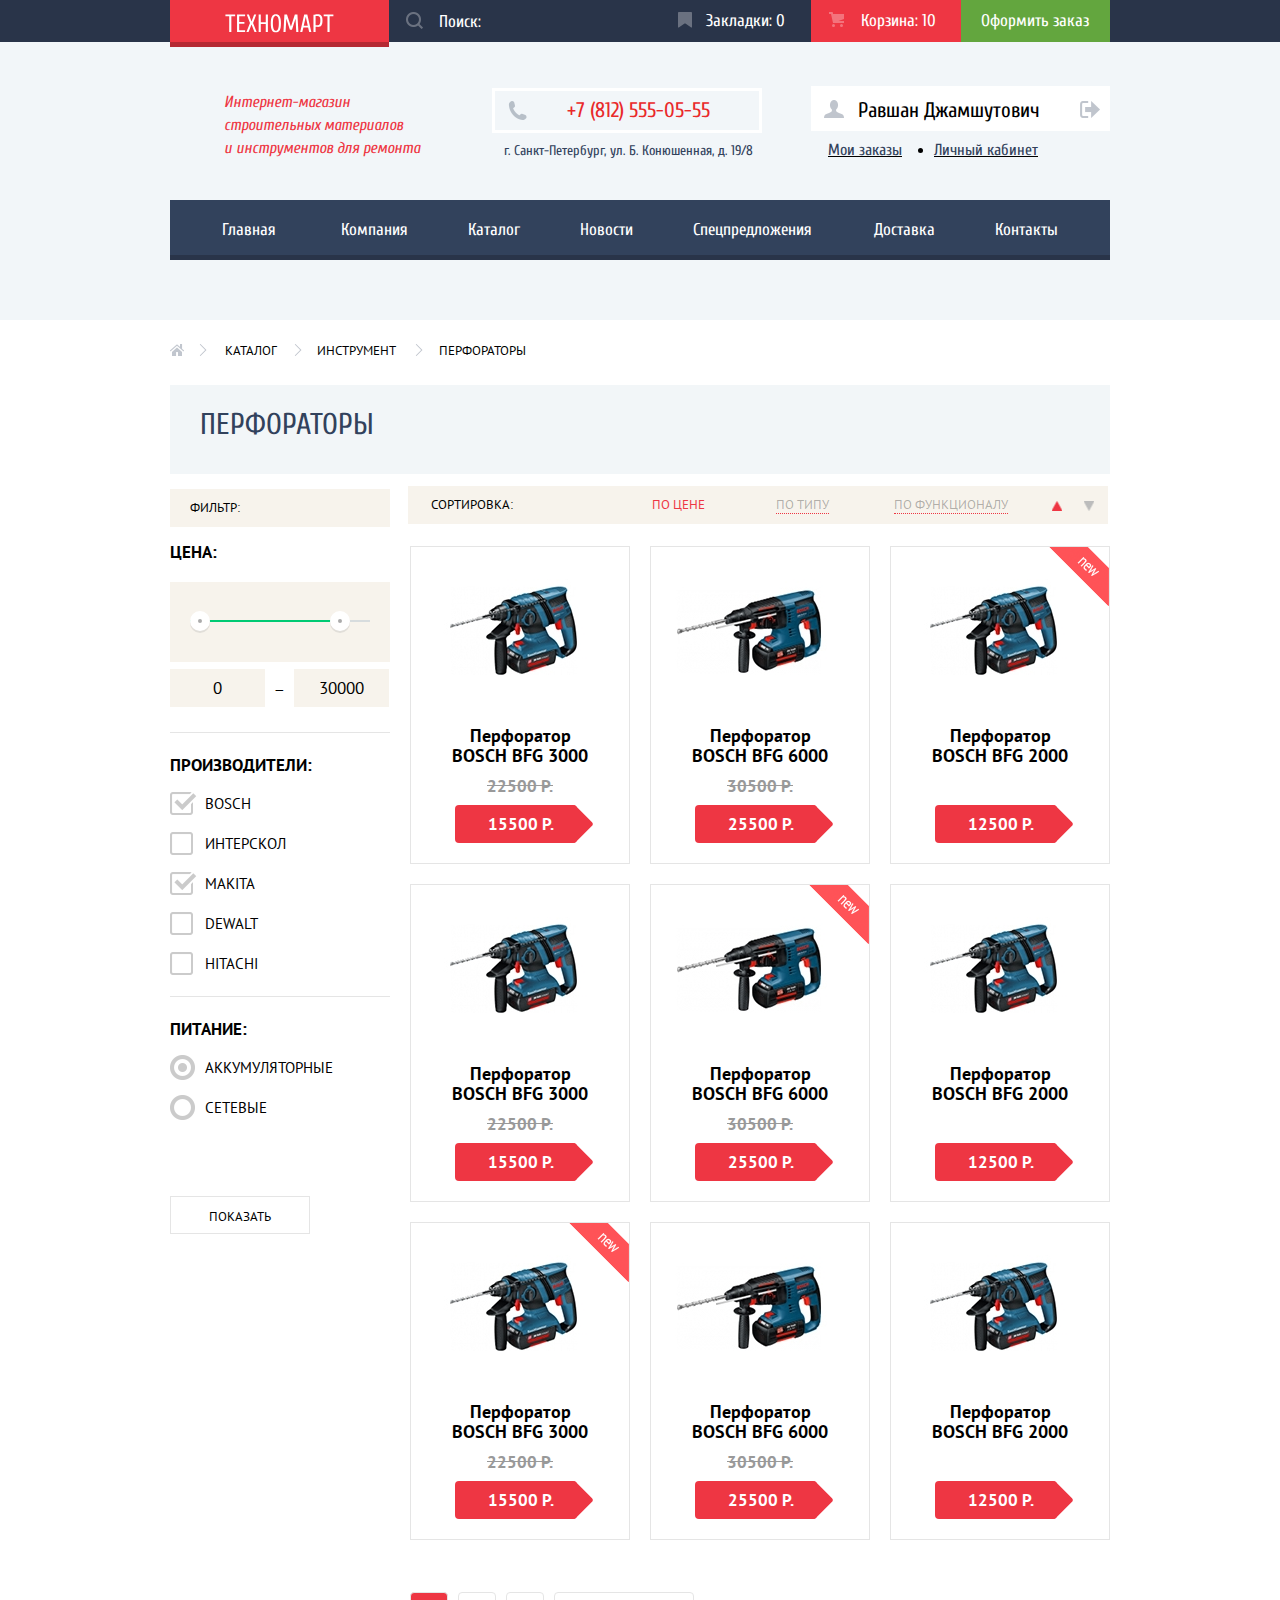
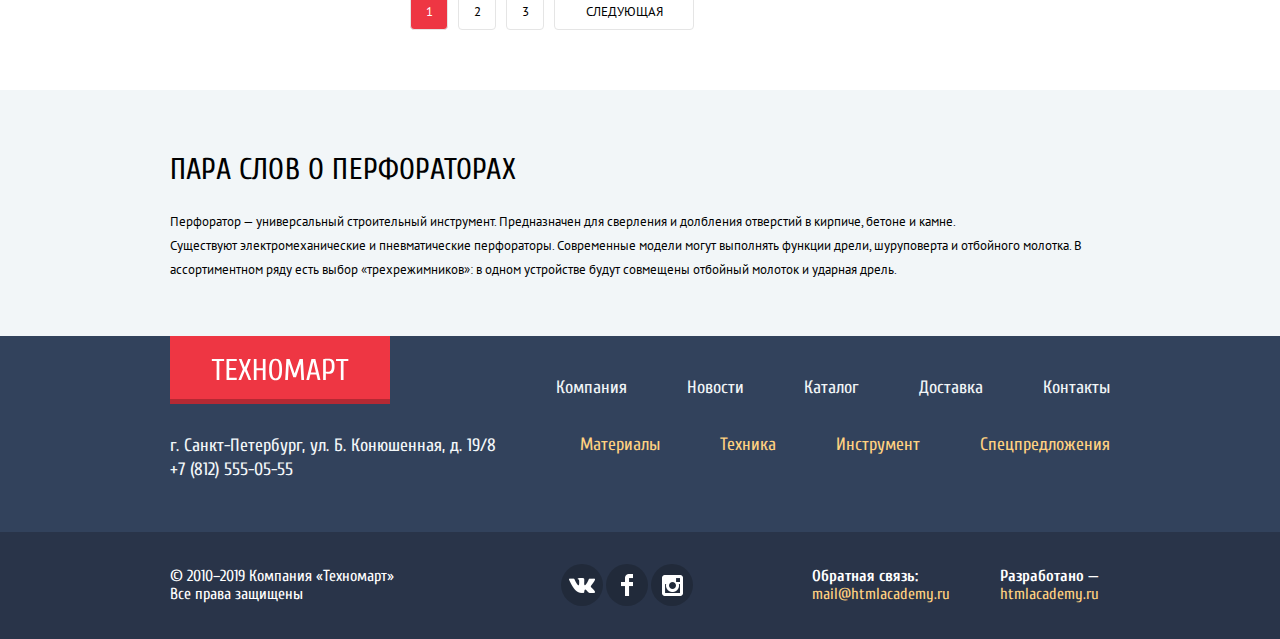
==== catalog.html @ 9fe772c4 "добавлены классы для label для сортировки по цене" ====
<!DOCTYPE html>
<html lang="ru">
    <head>
        <meta charset="utf-8">
        <title>Техномарт: каталог</title>
        <link href="css/normalize.css" rel="stylesheet">
        <link href="css/style.min.css" rel="stylesheet">
        <link href="https://fonts.googleapis.com/css?family=Cuprum:400,400i,700&display=swap&subset=cyrillic" rel="stylesheet">
        <link href="https://fonts.googleapis.com/css?family=PT+Sans:400,700&display=swap&subset=cyrillic" rel="stylesheet">
    </head>
    <body>
        <header class="page-header">
            <div class="page-header-top">
                <div class="header-top-inner">
                    <a class="header-logo" href="index.html">Техномарт</a>
                    <form class="search-form">
                        <input type="search" name="search" class="header-search" placeholder="Поиск:">
                        <button type="submit" class="search-button" name="search-button">Искать</button>
                    </form>
                    <a class="header-bookmarks" href="#">Закладки: <span id="bookmarks">0</span></a>
                    <a class="header-cart not-empty" href="#">Корзина: <span id="cart">10</span></a>
                    <a class="header-order" href="#">Оформить заказ</a>
                </div>
            </div>
            <div class="page-header-info">
                <h1 class="page-header-title">Интернет-магазин
                        строительных материалов<br>
                        и инструментов для ремонта</h1>
                <p class="header-contacts">
                    <span class="phone">+7 (812) 555-05-55</span>
                    <span class="address">г. Санкт-Петербург, ул. Б. Конюшенная, д. 19/8</span>
                </p>
                <section class="header-user">
                    <p class="user-name">
                        <a class="name" href="#">Равшан Джамшутович</a>
                        <a class="user-logaut-link">Выход</a>
                    </p>
                <ul class="user-navigation-login">    
                    <li><a class="user-orders" href="#">Мои заказы</a></li>
                    <li><a class="user-profile" href="#">Личный кабинет</a></li>
                </ul>
                </section>
            </div>
            <nav class="header-navigation">
                <ul class="site-navigation">
                    <li><a href="index.html">Главная</a></li>
                    <li><a href="#">Компания</a></li>
                    <li><a href="#">Каталог</a></li>
                    <li><a href="#">Новости</a></li>
                    <li><a href="#">Спецпредложения</a></li>
                    <li><a href="#">Доставка</a></li>
                    <li><a href="#">Контакты</a></li>
                </ul>
            </nav>
        </header>
        <main>
            <div class="container">
            <ul class="breadcrumbs">
                <li><a class="index-link" href="index.html">Главная</a></li>
                <li><a href="#">Каталог</a></li>
                <li><a href="#">Инструмент</a></li>
                <li class="breadcrumbs-current">Перфораторы</li>
            </ul>
            </div>
            <div class="catalog-inner container">
                <h2>Перфораторы</h2>
                <div class="catalog-columns">
                    <section class="filters">
                        <h3 class="filter-name">Фильтр:</h3>
                        <form class="filter-form">
                            <fieldset class="price-filter">
                                <legend>Цена:</legend>
                                <div class="range">
                                    <div class="progress-bar">
                                        <div class="progress"></div>
                                    </div>
                                    <div class="price-from"></div>
                                    <div class="price-to"></div>
                                </div>
                                <p class="min-max-price">
                                    <input class="input-range-number" type="text" name="min-price" value="0">
                                    <span>—</span>
                                    <input class="input-range-number" type="text" name="max-price" value="30000">
                                </p>
                            </fieldset>
                            <fieldset class="producers-filter">
                                <legend>Производители:</legend>
                                <ul>
                                    <li class="filter-option">
                                        <input class="filter-input filter-input-checkbox visually-hidden" type="checkbox" 
                                        name="bosh" id="bosh" checked>
                                        <label for="bosh">Bosch</label>
                                    </li>
                                    <li class="filter-option">
                                        <input class="filter-input filter-input-checkbox visually-hidden" type="checkbox" 
                                        name="interskol" id="interskol">
                                        <label for="interskol">Интерскол</label>
                                    </li>
                                    <li class="filter-option">
                                        <input class="filter-input filter-input-checkbox visually-hidden" type="checkbox" 
                                        name="makita" id="makita" checked>
                                        <label for="makita">Makita</label>
                                    </li>
                                    <li class="filter-option">
                                        <input class="filter-input filter-input-checkbox visually-hidden" type="checkbox" 
                                        name="dewalt" id="dewalt">
                                        <label for="dewalt">Dewalt</label>
                                    </li>
                                    <li class="filter-option">
                                        <input class="filter-input filter-input-checkbox visually-hidden" type="checkbox" 
                                        name="hitachi" id="hitachi">
                                       <label for="hitachi">Hitachi</label>
                                    </li>
                                </ul>
                            </fieldset>
                            <fieldset class="supply-filter">
                                <legend>Питание:</legend>
                                <ul>
                                    <li class="filter-option">
                                        <input class="filter-input filter-input-radio visually-hidden" type="radio" 
                                        name="supply" id="battery" checked>
                                        <label for="battery">Аккумуляторные</label>
                                    </li>
                                    <li class="filter-option">
                                        <input class="filter-input filter-input-radio visually-hidden" type="radio" 
                                        name="supply" id="mains">
                                        <label for="mains">Сетевые</label>
                                    </li>
                                </ul>
                            </fieldset>
                            <fieldset class="sort-filter">
                                <div class="sort-filter-inner">
                                <legend>Сортировка:</legend>
                                <ul class="sort-type">
                                    <li class="sort-option">
                                        <input class="sort-input sort-input-radio visually-hidden" type="radio"
                                        name="sort-type" id="price" checked>
                                        <label for="price">По цене</label>
                                    </li>
                                    <li class="sort-option">
                                        <input class="sort-input sort-input-radio visually-hidden" type="radio"
                                        name="sort-type" id="type">
                                        <label for="type">По типу</label>
                                    </li>
                                    <li class="sort-option">
                                        <input class="sort-input sort-input-radio visually-hidden" type="radio"
                                        name="sort-type" id="functions">
                                        <label for="functions">По функционалу</label>
                                    </li>
                                </ul>
                                <ul class="order">
                                    <li class="order-option">
                                        <input class="asc-or-desc order-radio order-radio-asc visually-hidden" type="radio"
                                        name="order-type" id="asc" checked>
                                        <label for="asc" class="label-asc">По возрастанию</label>
                                    </li>
                                    <li class="order-option">
                                        <input class="asc-or-desc order-radio order-radio-desc visually-hidden" type="radio"
                                        name="order-type" id="desc">
                                        <label for="desc" class="label-desc">По убыванию</label>
                                    </li>
                                </ul>
                                </div>
                            </fieldset>
                            <button type="submit" class="button form-button-submit">Показать</button>
                        </form>
                    </section>
                    <section class="catalog">
                        <ul class="catalog-list catalog-items">
                            <li class="catalog-item">
                                <h3>
                                    <a class="item-name" href="#">
                                        Перфоратор BOSCH
                                        BFG 3000
                                    </a>
                                </h3>
                                <p class="catalog-item-image">
                                    <a class="item-img-link" href="#">
                                        <img src="img/Perforator_3000.jpg" width="218" height="170" alt="Перфоратор BOSCH
                                        BFG 3000">
                                    </a>
                                </p>
                                <p class="catalog-item-cart">
                                    <a class="button item-in-cart" href="#">Купить</a>
                                    <button type="button" class="button item-in-bookmarks">В закладки</button>
                                </p>
                                <p class="catalog-item-price">
                                    <span class="price-old">22500 Р.</span>
                                    <span class="button price-current">15500 Р.</span>
                                </p>
                            </li>
                            <li class="catalog-item">
                                <h3>
                                    <a class="item-name" href="#">
                                        Перфоратор BOSCH
                                        BFG 6000
                                    </a>
                                </h3>
                                <p class="catalog-item-image">
                                    <a class="item-img-link" href="#">
                                        <img src="img/Perforator_6000.jpg" width="218" height="170" alt="Перфоратор BOSCH
                                        BFG 6000">
                                    </a>
                                </p>
                                <p class="catalog-item-cart">
                                    <a class="item-in-cart"  href="#">Купить</a>
                                    <button type="button" class="item-in-bookmarks">В закладки</button>
                                </p>
                                <p class="catalog-item-price">
                                    <span class="price-old">30500 Р.</span>
                                    <span class="button price-current">25500 Р.</span>
                                </p>
                            </li>
                            <li class="catalog-item new">
                                <h3>
                                    <a class="item-name" href="#">
                                        Перфоратор BOSCH
                                        BFG 2000
                                    </a>
                                </h3>
                                <p class="catalog-item-image">
                                    <a class="item-img-link" href="#">
                                        <img src="img/Perforator_2000.jpg" width="218" height="170" alt="Перфоратор BOSCH
                                        BFG 2000">
                                    </a>
                                </p>
                                <p class="catalog-item-cart">
                                    <a class="item-in-cart"  href="#">Купить</a>
                                    <button type="button" class="item-in-bookmarks">В закладки</button>
                                </p>
                                <p class="catalog-item-price no-old-price">
                                    <span class="button price-current">12500 Р.</span>
                                </p>
                            </li>
                            <li class="catalog-item">
                                <h3>
                                    <a class="item-name" href="#">
                                        Перфоратор BOSCH
                                        BFG 3000
                                    </a>
                                </h3>
                                <p class="catalog-item-image">
                                    <a class="item-img-link" href="#">
                                        <img src="img/Perforator_3000.jpg" width="218" height="170" alt="Перфоратор BOSCH
                                        BFG 3000">
                                    </a>
                                </p>
                                <p class="catalog-item-cart">
                                    <a class="item-in-cart" href="#">Купить</a>
                                    <button type="button" class="item-in-bookmarks">В закладки</button>
                                </p>
                                <p class="catalog-item-price">
                                    <span class="price-old">22500 Р.</span>
                                    <span class="button price-current">15500 Р.</span>
                                </p>
                            </li>
                            <li class="catalog-item new">
                                <h3>
                                    <a class="item-name" href="#">
                                        Перфоратор BOSCH
                                        BFG 6000
                                    </a>
                                </h3>
                                <p class="catalog-item-image">
                                    <a class="item-img-link" href="#">
                                        <img src="img/Perforator_6000.jpg" width="218" height="170" alt="Перфоратор BOSCH
                                        BFG 6000">
                                    </a>
                                </p>
                                <p class="catalog-item-cart">
                                    <a class="item-in-cart"  href="#">Купить</a>
                                    <button type="button" class="item-in-bookmarks">В закладки</button>
                                </p>
                                <p class="catalog-item-price">
                                    <span class="price-old">30500 Р.</span>
                                    <span class="button price-current">25500 Р.</span>
                                </p>
                            </li>
                            <li class="catalog-item">
                                <h3>
                                    <a class="item-name" href="#">
                                        Перфоратор BOSCH
                                        BFG 2000
                                    </a>
                                </h3>
                                <p class="catalog-item-image">
                                    <a class="item-img-link" href="#">
                                        <img src="img/Perforator_2000.jpg" width="218" height="170" alt="Перфоратор BOSCH
                                        BFG 2000">
                                    </a>
                                </p>
                                <p class="catalog-item-cart">
                                    <a class="item-in-cart"  href="#">Купить</a>
                                    <button type="button" class="item-in-bookmarks">В закладки</button>
                                </p>
                                <p class="catalog-item-price no-old-price">
                                    <span class="button price-current">12500 Р.</span>
                                </p>
                            </li>
                            <li class="catalog-item new">
                                <h3>
                                    <a class="item-name" href="#">
                                        Перфоратор BOSCH
                                        BFG 3000
                                    </a>
                                </h3>
                                <p class="catalog-item-image">
                                    <a class="item-img-link" href="#">
                                        <img src="img/Perforator_3000.jpg" width="218" height="170" alt="Перфоратор BOSCH
                                        BFG 3000">
                                    </a>
                                </p>
                                <p class="catalog-item-cart">
                                    <a class="item-in-cart" href="#">Купить</a>
                                    <button type="button" class="item-in-bookmarks">В закладки</button>
                                </p>
                                <p class="catalog-item-price">
                                    <span class="price-old">22500 Р.</span>
                                    <span class="button price-current">15500 Р.</span>
                                </p>
                            </li>
                            <li class="catalog-item">
                                <h3>
                                    <a class="item-name" href="#">
                                        Перфоратор BOSCH
                                        BFG 6000
                                    </a>
                                </h3>
                                <p class="catalog-item-image">
                                    <a class="item-img-link" href="#">
                                        <img src="img/Perforator_6000.jpg" width="218" height="170" alt="Перфоратор BOSCH
                                        BFG 6000">
                                    </a>
                                </p>
                                <p class="catalog-item-cart">
                                    <a class="item-in-cart"  href="#">Купить</a>
                                    <button type="button" class="item-in-bookmarks">В закладки</button>
                                </p>
                                <p class="catalog-item-price">
                                    <span class="price-old">30500 Р.</span>
                                    <span class="button price-current">25500 Р.</span>
                                </p>
                            </li>
                            <li class="catalog-item">
                                <h3>
                                    <a class="item-name" href="#">
                                        Перфоратор BOSCH
                                        BFG 2000
                                    </a>
                                </h3>
                                <p class="catalog-item-image">
                                    <a class="item-img-link" href="#">
                                        <img src="img/Perforator_2000.jpg" width="218" height="170" alt="Перфоратор BOSCH
                                        BFG 2000">
                                    </a>
                                </p>
                                <p class="catalog-item-cart">
                                    <a class="item-in-cart"  href="#">Купить</a>
                                    <button type="button" class="item-in-bookmarks">В закладки</button>
                                </p>
                                <p class="catalog-item-price no-old-price">
                                    <span class="button price-current">12500 Р.</span>
                                </p>
                            </li>
                        </ul>
                        <ul class="pagination">
                            <li class="pagination-item pagination-item-current">1</li>
                            <li class="pagination-item"><a href="#">2</a></li>
                            <li class="pagination-item"><a href="#">3</a></li>
                            <li class="pagination-item"><a href="#">Следующая</a></li>
                        </ul>
                    </section> 
                </div>
            </div>           
            <section class="about-category">
                <div class="about-category-inner container">
                    <h2>Пара слов о перфораторах</h2>
                    <p>
                        Перфоратор — универсальный строительный инструмент. Предназначен для сверления и долбления отверстий в кирпиче, бетоне и камне.<br>
                       Существуют электромеханические и пневматические перфораторы. Современные модели могут выполнять функции дрели, шуруповерта и отбойного молотка. В 
                        ассортиментном ряду есть выбор «трехрежимников»: в одном устройстве будут совмещены отбойный молоток и ударная дрель.
                    </p>
                </div>
            </section>
        </main>
        <footer class="page-footer">
            <div class="page-footer-top">
                <div class="logo-and-contacts">
                    <a class="footer-logo no-underline" href="index.html">Техномарт</a>
                    <p class="footer-contacts">
                        г. Санкт-Петербург, ул. Б. Конюшенная, д. 19/8<br>
                        +7 (812) 555-05-55
                    </p>
                </div>
                <div class="footer-navigation-lists">
                    <ul class="footer-site-navigation">
                        <li><a href="#">Компания</a></li>
                        <li><a href="#">Новости</a></li>
                        <li><a href="#">Каталог</a></li>
                        <li><a href="#">Доставка</a></li>
                        <li><a href="#">Контакты</a></li>
                    </ul>
                    <ul class="footer-categories-navigation">
                        <li><a href="#">Материалы</a></li>
                        <li><a href="#">Техника</a></li>
                        <li><a href="#">Инструмент</a></li>
                        <li><a href="#">Спецпредложения</a></li>
                    </ul>
                </div>
            </div>
            <div class="page-footer-bottom">
                <div class="footer-bottom-inner">
                    <p class="company-rights">
                        © 2010–2019 Компания «Техномарт»
                        Все права защищены
                    </p>
                    <ul class="footer-social">
                        <li><a class="social-button no-underline" href="#">Вконтакте</a></li>
                        <li><a class="social-button no-underline" href="#">Фейсбук</a></li>
                        <li><a class="social-button no-underline" href="#">Инстаграм</a></li>
                    </ul>
                    <p class="footer-feedback">
                        <b>Обратная связь:</b>
                        <a class="feedback-email">mail@htmlacademy.ru</a>
                    </p>
                    <p class="footer-copyright">
                        <b>Разработано —</b>
                        <a class="button" href="https://htmlacademy.ru/intensive/htmlcss">htmlacademy.ru</a>
                    </p>
                </div>
            </div>
        </footer>
        <section class="modal modal-item-in-cart">
            <div class="modal-in-cart-container">
                <h3>Товар добавлен в корзину!</h3>
                <p>
                    <a class="button-red order-button" href="#">Оформить заказ</a>
                    <button class="button return-to-catalog" type="button">Продолжить покупки</button>
                </p>
                <button type="button" class="modal-close modal-close-cart">Закрыть</button>
            </div>
        </section>
        <script src="js/check-array-from.min.js"></script>
        <script src="js/catalog-script.min.js"></script>
    </body>
</html>
---- css/style.min.css ----
@-webkit-keyframes bounce{0%{-webkit-transform:translateY(-2000px);transform:translateY(-2000px)}70%{-webkit-transform:translateY(30px);transform:translateY(30px)}90%{-webkit-transform:translateY(-10px);transform:translateY(-10px)}to{-webkit-transform:translateY(0);transform:translateY(0)}}@keyframes bounce{0%{-webkit-transform:translateY(-2000px);transform:translateY(-2000px)}70%{-webkit-transform:translateY(30px);transform:translateY(30px)}90%{-webkit-transform:translateY(-10px);transform:translateY(-10px)}to{-webkit-transform:translateY(0);transform:translateY(0)}}@-webkit-keyframes shake{0%,to{-webkit-transform:translateX(0);transform:translateX(0)}10%,30%,50%,70%,90%{-webkit-transform:translateX(-10px);transform:translateX(-10px)}20%,40%,60%,80%{-webkit-transform:translateX(10px);transform:translateX(10px)}}@keyframes shake{0%,to{-webkit-transform:translateX(0);transform:translateX(0)}10%,30%,50%,70%,90%{-webkit-transform:translateX(-10px);transform:translateX(-10px)}20%,40%,60%,80%{-webkit-transform:translateX(10px);transform:translateX(10px)}}html{-webkit-box-sizing:border-box;box-sizing:border-box}*,::after,::before{-webkit-box-sizing:inherit;box-sizing:inherit}body{min-width:960px;padding:0;margin:0;font-family:"PT Sans",Arial,sans-serif;font-size:13px;line-height:18px;font-weight:400;color:#000;background-color:#fff;background-image:url(../img/white-bg.jpg);background-position:top center;background-repeat:no-repeat}.container{width:960px;margin:0 auto;padding:0 10px}a{text-decoration:none}img{max-width:100%;height:auto}.visually-hidden{position:absolute;width:1px;height:1px;margin:-1px;padding:0;border:0;white-space:nowrap;-webkit-clip-path:inset(100%);clip-path:inset(100%);clip:rect(0 0 0 0);overflow:hidden}.new::after,.new:after{content:"";width:60px;height:59px;position:absolute;top:0;right:0;background-image:url(../img/new_flag.png);background-position:50% 50%;background-repeat:no-repeat}.button-red{display:inline-block;height:38px;padding-top:13px;font-family:'Cuprum',Arial,sans-serif;color:#fff;font-size:14px;font-weight:400;line-height:14px;text-align:center;vertical-align:top;text-transform:uppercase;background-color:#ee3643;border-radius:3px}.button-red:visited,.header-top-inner a:visited{color:#fff}.button-red:hover{background-color:#ca2c37}.button-red:active{background-color:#ba2732}.page-header,.page-header-top{padding:0;margin:0;min-width:960px}.page-header{display:-webkit-box;display:-ms-flexbox;display:flex;-webkit-box-orient:vertical;-webkit-box-direction:normal;-ms-flex-direction:column;flex-direction:column;min-height:320px;font-family:'Cuprum',Arial,sans-serif;background-image:url(../img/header-bg.jpg);background-position:top center;background-repeat:no-repeat;background-color:#f2f6f8}.page-header-top{background-color:#293449}.header-top-inner{display:-webkit-box;display:-ms-flexbox;display:flex;width:960px;height:42px;margin:0 auto;padding:0 10px}.header-top-inner a{margin:0;padding:0;width:150px;font-size:17px;line-height:42px;color:#fff}.header-top-inner .header-logo{width:220px;height:47px;font-size:0;cursor:pointer;background-image:url(../img/header-logo.svg);background-position:50% 50%;background-repeat:no-repeat;background-color:#ee3643;-webkit-box-shadow:inset 0 -5px 0 rgba(0,0,0,.24);box-shadow:inset 0 -5px 0 rgba(0,0,0,.24)}.header-top-inner .search-form{margin:0;padding:0;position:relative;border:0}.header-top-inner .header-search{width:270px;height:100%;padding-left:50px;font-family:'Cuprum',Arial,sans-serif;font-size:17px;font-weight:400;line-height:18px;color:#fff;background-color:#293449;border:0}.header-top-inner .header-search::-webkit-input-placeholder{color:#fff}.header-top-inner .header-search:-ms-input-placeholder,.header-top-inner .header-search::-ms-input-placeholder{color:#fff}.header-top-inner .header-search::placeholder{color:#fff}.header-top-inner .header-search:focus::-webkit-input-placeholder{color:#000}.header-top-inner .header-search:focus:-ms-input-placeholder,.header-top-inner .header-search:focus::-ms-input-placeholder{color:#000}.header-top-inner .header-search:focus::placeholder{color:#000}.header-top-inner .search-button{width:0;height:0;margin:0;padding:0;font-size:0;border:0;cursor:pointer}.header-top-inner .search-button::before,.header-top-inner .search-button:before{content:"";width:17px;height:17px;position:absolute;top:12px;left:17px;background-image:url(../img/icon-search-focus.png);background-position:50% 50%;background-repeat:no-repeat;-webkit-filter:brightness(0) invert(1);filter:brightness(0) invert(1);opacity:.3}.header-search:hover~.search-button::before,.header-search:hover~.search-button:before,.search-button:hover::before,.search-button:hover:before{opacity:1}.header-search:focus~.search-button::before,.header-search:focus~.search-button:before{-webkit-filter:brightness(1) invert(0);filter:brightness(1) invert(0);opacity:1}.header-top-inner .header-bookmarks{padding-left:45px;position:relative}.header-top-inner .header-cart{padding-left:50px;position:relative}.header-top-inner .header-bookmarks::before,.header-top-inner .header-bookmarks:before,.header-top-inner .header-cart::before,.header-top-inner .header-cart:before{content:"";width:14px;height:16px;position:absolute;top:12px;left:17px;background-image:url(../img/icon-bookmark.svg);background-position:50% 50%;background-repeat:no-repeat;opacity:.3}.header-top-inner .header-cart::before,.header-top-inner .header-cart:before{width:15px;height:15px;left:18px;background-image:url(../img/icon-cart.svg)}.header-top-inner .header-bookmarks:hover::before,.header-top-inner .header-bookmarks:hover:before,.header-top-inner .header-cart:hover::before,.header-top-inner .header-cart:hover:before{opacity:1}.header-top-inner .header-bookmarks:active::before,.header-top-inner .header-bookmarks:active:before,.header-top-inner .header-cart:active::before,.header-top-inner .header-cart:active:before{opacity:.5}.header-bookmarks:hover,.header-cart:hover,.header-top-inner .header-search:hover{background-color:#212a3a}.header-bookmarks:active,.header-cart:active{opacity:.6;background-color:#161d29}.header-top-inner .header-search:focus{background-color:#fff;color:#000}.not-empty{background-color:#ee3643}.header-logo:hover,.not-empty:hover{background-color:#ca2c37}.header-logo:active,.not-empty:active{background-color:#ba2732}.header-order{text-align:center;background-color:#63a63e}.header-order:hover{background-color:#5fbb2d}.header-order:active{background-color:#518534}.page-header-info{display:-webkit-box;display:-ms-flexbox;display:flex;-webkit-box-align:start;-ms-flex-align:start;align-items:flex-start;width:960px;height:158px;margin:0 auto;padding:38px 10px 0}.page-header-title{width:251px;padding-left:54px;margin-right:71px;color:#ee3643;font-size:16px;font-style:italic;line-height:23px;font-weight:400}.header-contacts{width:270px;margin:8px 0 0;padding:0}.header-contacts .phone{display:inline-block;width:270px;min-height:45px;margin-bottom:6px;padding-left:23px;position:relative;color:#e9292a;font-size:21px;font-weight:400;line-height:39px;text-align:center;vertical-align:top;border:3px solid #fff}.header-contacts .phone::before,.header-contacts .phone:before{content:"";width:19px;height:19px;position:absolute;top:10px;left:13px;background-image:url(../img/icon-phone.svg);background-position:50% 50%;background-repeat:no-repeat}.header-contacts .address{padding-left:12px;color:#32425c;font-size:14px;font-weight:400;line-height:24px;text-align:center}.page-header-info .header-user,.page-header-info .user-navigation{margin-left:auto}.user-name .name,.user-navigation a{color:#000;font-size:21px;font-weight:400;line-height:21px}.user-name .name:visited,.user-navigation a:visited{color:#000}.user-navigation .login,.user-navigation .sing-up{background-color:#fefeff;display:inline-block;height:45px;line-height:45px;vertical-align:top;color:#000}.user-navigation{display:-webkit-box;display:-ms-flexbox;display:flex;-webkit-box-pack:justify;-ms-flex-pack:justify;justify-content:space-between;width:281px;margin:6px 0 0;padding:0;list-style:none}.user-navigation .login{width:121px;padding-left:48px;position:relative}.header-user .name::before,.header-user .name:before,.user-navigation .login::before,.user-navigation .login:before{content:"";width:20px;height:17px;position:absolute;top:14px;left:14px;background-image:url(../img/icon-login.svg);background-position:50% 50%;background-repeat:no-repeat;opacity:.3}.header-user .name:active::before,.header-user .name:active:before,.header-user .name:hover:before,.header-user .user-logaut-link:active::before,.header-user .user-logaut-link:active:before,.header-user .user-logaut-link:hover::before,.header-user .user-logaut-link:hover:before,.user-navigation .login:active::before,.user-navigation .login:active:before,.user-navigation .login:hover::before,.user-navigation .login:hover:before{opacity:1}.user-navigation .sing-up{width:150px;text-align:center}.user-navigation a:hover{color:#ee3643}.header-user{margin-top:6px}.header-user .user-name{display:inline-block;width:299px;height:45px;margin:0 0 10px;padding:14px 0 0 47px;position:relative;vertical-align:top;background-color:#fff}.header-user:active,.user-navigation a:active{opacity:.3;color:#000}.header-user .user-logaut-link{font-size:0}.header-user .name::before,.header-user .name:before{height:18px;left:13px;background-image:url(../img/icon-user.svg)}.header-user .user-logaut-link::before,.header-user .user-logaut-link:before{content:"";width:20px;height:17px;position:absolute;top:15px;right:10px;cursor:pointer;background-image:url(../img/icon-logout.svg);background-position:50% 50%;background-repeat:no-repeat;opacity:.3}.user-navigation-login{display:-webkit-box;display:-ms-flexbox;display:flex;-webkit-box-pack:justify;-ms-flex-pack:justify;justify-content:space-between;width:227px;margin:0;padding:0 0 0 17px;font-size:16px;font-weight:400;line-height:18px;text-decoration:underline}.user-navigation-login li:first-child{list-style:none}.user-navigation-login a,.user-navigation-login a:visited{color:#32425c}.user-navigation-login a:hover{color:#ee3643}.header-navigation{width:960px;min-height:60px;margin:0 auto;padding:0 10px}.site-navigation{display:-webkit-box;display:-ms-flexbox;display:flex;max-width:940px;margin:0;padding:0;list-style:none;-webkit-box-shadow:inset 0 -5px 0 #293449;box-shadow:inset 0 -5px 0 #293449;background-color:#32425c}.site-navigation li{display:inline-block;min-height:60px;padding:0 30px;font-size:17px;font-weight:400;line-height:60px;text-align:center;vertical-align:top}.site-navigation li:first-child{padding-left:52px;padding-right:35px}.site-navigation li:nth-child(5){padding-right:32px}.site-navigation li:last-child{padding-right:55px}.goods-and-offers .button,.goods-and-offers .button:visited,.site-navigation a,.site-navigation a:visited{color:#fff}.site-navigation li:hover{background-color:#293449}.site-navigation li:active{background-color:#1d2739}.goods-and-offers,.goods-categories,.offers{display:-webkit-box;display:-ms-flexbox;display:flex;-webkit-box-pack:justify;-ms-flex-pack:justify;justify-content:space-between}.goods-and-offers{-ms-flex-wrap:wrap;flex-wrap:wrap;font-family:'Cuprum',Arial,sans-serif;font-size:14px;font-weight:400;line-height:18px;text-transform:uppercase}.goods-categories,.offers{padding:0;list-style:none}.offers{margin:0}.goods-categories{width:940px;margin:0 0 20px}.offers{-webkit-box-orient:vertical;-webkit-box-direction:normal;-ms-flex-direction:column;flex-direction:column;min-height:266px}.goods-categories li,.offers li{width:300px;height:123px;position:relative}.categories-materials{background-color:#ffbf47}.categories-materials::before{content:"";width:44px;height:65px;position:absolute;top:31px;right:43px;background-image:url(../img/materials.svg);background-position:50% 50%;background-repeat:no-repeat}.categories-tools{background-color:#3bbce3}.categories-technics::before,.categories-tools::before,.offers-delivery::before,.offers-discount::before{content:"";width:75px;height:61px;position:absolute;top:33px;right:28px;background-image:url(../img/instrument.svg);background-position:50% 50%;background-repeat:no-repeat}.categories-technics{background-color:#dc91d8}.categories-technics::before,.offers-delivery::before,.offers-discount::before{width:78px;height:62px;top:31px;right:31px;background-image:url(../img/technics.svg)}.offers-discount{background-color:#8ed78f}.offers-delivery::before,.offers-discount::before{width:59px;height:72px;top:26px;right:45px;background-image:url(../img/sales.svg)}.offers-delivery{background-color:#ffc047}.offers-delivery::before{width:78px;height:63px;top:32px;right:31px;background-image:url(../img/delivery.svg)}.goods-categories h3,.offers h3{margin:21px 0 0 22px;font-size:24px;font-weight:700;line-height:30px;text-transform:none;color:#fff}.goods-categories-button,.offers-button{display:inline-block;width:135px;height:38px;margin-top:11px;margin-left:24px;line-height:38px;text-align:center;vertical-align:top;background-color:rgba(0,0,0,.1)}.goods-categories-button:hover,.offers-button:hover{background-color:rgba(0,0,0,.2)}.goods-categories-button:active,.offers-button:active{background-color:rgba(0,0,0,.3)}.goods-and-offers{min-height:520px;margin-top:0;margin-bottom:0;padding-top:59px;padding-bottom:53px}.slider{width:620px;height:266px;margin:0;padding:0;position:relative}.slider h3,.slider p{margin:0;padding:0;font-size:36px;font-weight:700;line-height:36px;color:#fff}.slider p{font-size:18px;font-weight:400;line-height:24px;text-transform:none}.slider-controls{width:0;height:0}.slider-controls label{width:0;height:0;font-size:0}.goods-slider-radio~.slider-controls label::before,.goods-slider-radio~.slider-controls label:before{content:"";width:10px;height:10px;position:absolute;bottom:36px;left:295px;cursor:pointer;border:2px solid #fff;border-radius:50%;background-color:#fff;z-index:2}.goods-slider-radio~.slider-controls label[for=slide-2]::before,.goods-slider-radio~.slider-controls label[for=slide-2]:before{left:315px}.slider-btn-1:checked~.slider-controls label[for=slide-1]::before,.slider-btn-1:checked~.slider-controls label[for=slide-1]:before,.slider-btn-2:checked~.slider-controls label[for=slide-2]::before,.slider-btn-2:checked~.slider-controls label[for=slide-2]:before{background-color:#ee3643}.goods-slider-radio~.slider-controls label::after{content:"";width:22px;height:40px;position:absolute;top:114px;left:25px;cursor:pointer;background-image:url(../img/icon-left.svg);background-position:50% 50%;background-repeat:no-repeat;z-index:2}.goods-slider-radio~.slider-controls label[for=slide-2]::after{left:578px;background-image:url(../img/icon-right.svg)}.slider-inner{overflow:hidden}.slider-slides,.slider-slides .slider-slide{width:200%;height:266px;margin:0;padding:0}.slider-slides .slider-slide{float:left;width:620px;position:relative;background-color:#221713;background-position:0 0;background-repeat:no-repeat}.slider-slides .slide-1{background-image:url(../img/slide-2.jpg)}.slider-slides .slide-2{background-image:url(../img/slide-1.jpg)}.slider-slide .slide-description{padding-top:25px;padding-left:25px;position:absolute;z-index:2}.slider-slide img{position:relative;top:0;left:0}.slider-btn-1:checked~.slider-inner .slider-slides{-webkit-transform:translate(0);-ms-transform:translate(0);transform:translate(0)}.slider-btn-2:checked~.slider-inner .slider-slides{-webkit-transform:translate(-620px);-ms-transform:translate(-620px);transform:translate(-620px)}.slider-button{width:195px;position:absolute;bottom:22px;left:25px}.catalog-popular ul,.popular-producers ul,.section-header{display:-webkit-box;display:-ms-flexbox;display:flex;-webkit-box-pack:justify;-ms-flex-pack:justify;justify-content:space-between}.section-header{-webkit-box-align:center;-ms-flex-align:center;align-items:center;width:940px;height:89px;padding-left:26px;padding-right:25px;font-family:'Cuprum',Arial,sans-serif;color:#fff;font-size:14px;font-weight:400;line-height:18px;text-transform:uppercase;background-color:#f9f5f0}.section-header h2,.servis-container h2{font-size:30px;font-weight:400;line-height:30px}.section-header h2{color:#32425c}.section-header .button-red{width:253px}.catalog-popular ul,.popular-producers ul{-ms-flex-wrap:wrap;flex-wrap:wrap;margin:0;padding:0;list-style:none}.catalog-popular-list .catalog-item{margin-top:20px;margin-bottom:0}.popular-producers{margin-bottom:85px;margin-top:20px}.producers-item{width:220px;height:145px;margin-top:20px;position:relative;text-align:center;border:1px solid #eaeaea}.producers-item:hover{-webkit-box-shadow:0 10px 25px rgba(41,52,73,.5);box-shadow:0 10px 25px rgba(41,52,73,.5)}.producers-item:active{opacity:.3;-webkit-box-shadow:0 4px 10px rgba(41,52,73,.5);box-shadow:0 4px 10px rgba(41,52,73,.5)}.producers-item img{margin:auto;position:absolute;top:0;bottom:0;left:0;right:0}.servis{min-width:960px;min-height:522px;margin-bottom:53px;padding-top:68px;background-color:#f4f8f9}.servis-container{width:960px;margin:0 auto;padding:0 0 0 10px}.servis-container h2{margin-top:0;font-family:'Cuprum',Arial,sans-serif;text-transform:uppercase}.servis-container p{margin:0;font-family:'PT Sans',Arial,sans-serif;font-size:13px;line-height:24px}.servis-container .good-shop{width:410px}.servis-slider{display:-webkit-box;display:-ms-flexbox;display:flex;position:relative}.servis-controls{width:240px;margin-top:68px;margin-right:62px;position:relative}.servis-controls::after,.servis-controls:after{content:"";width:10px;height:279px;position:absolute;top:-50px;left:230px;background-image:url(../img/servis-shadow.png);background-position:50% 50%;background-repeat:no-repeat;z-index:2}.servis-controls label{display:inline-block;width:240px;height:61px;margin-bottom:1px;padding-left:22px;font-family:'Cuprum',Arial,sans-serif;font-size:21px;font-weight:700;line-height:61px;vertical-align:top;color:#fff;cursor:pointer;-webkit-box-shadow:0 1px 0 #293449,inset 0 1px 0 #405069;box-shadow:0 1px 0 #293449,inset 0 1px 0 #405069;background-color:#32425c}.servis-btn-1:checked~.servis-controls label[for=servis-btn-1],.servis-btn-2:checked~.servis-controls label[for=servis-btn-2],.servis-btn-3:checked~.servis-controls label[for=servis-btn-3]{color:#32425c;-webkit-box-shadow:0 1px 0 #fff,inset 0 1px 0 #fff;box-shadow:0 1px 0 #fff,inset 0 1px 0 #fff;background-color:#fff}.servis-inner{width:648px;margin:68px 0 0;padding:0;overflow:hidden}.servis-slides{width:300%;height:285px;margin:0;padding:0}.servis-slides .servis-slide{float:left;width:648px;height:285px;margin:0;padding:0 0 0 20px}.servis-slide h3{margin:7px 0 35px;font-family:'Cuprum',Arial,sans-serif;font-size:36px;font-weight:400;text-transform:uppercase;color:#32425c}.servis-btn-1:checked~.servis-inner .servis-slides{-webkit-transform:translate(0);-ms-transform:translate(0);transform:translate(0)}.servis-btn-2:checked~.servis-inner .servis-slides{-webkit-transform:translate(-648px);-ms-transform:translate(-648px);transform:translate(-648px)}.servis-btn-3:checked~.servis-inner .servis-slides{-webkit-transform:translate(-1296px);-ms-transform:translate(-1296px);transform:translate(-1296px)}.servis-slides .slide-1{background-image:url(../img/servis-delivery.svg);background-position:94.5% 95%;background-repeat:no-repeat}.servis-slides .slide-2,.servis-slides .slide-3{background-image:url(../img/servis-guarantee.svg);background-position:99.2% 0;background-repeat:no-repeat}.servis-slides .slide-3{background-image:url(../img/servis-credit.svg);background-position:100% 0}.credit-button{width:195px;margin-top:25px}.about-us{display:-webkit-box;display:-ms-flexbox;display:flex;-webkit-box-pack:justify;-ms-flex-pack:justify;justify-content:space-between;margin-bottom:85px}.about-delivery,.about-us h2,.about-us p{font-family:'Cuprum',Arial,sans-serif;font-weight:400}.about-us h2{text-transform:uppercase;font-size:30px;line-height:30px}.about-us p{margin:0 0 25px;padding:0;font-family:'PT Sans',Arial,sans-serif;font-size:13px;line-height:24px}.about-company{width:570px}.about-delivery{margin-top:-5px;padding:0 0 0 37px;font-size:18px;line-height:20px;list-style:none}.about-delivery li{margin-bottom:20px;position:relative}.about-delivery li::before,.about-delivery li:before{content:"";width:25px;height:2px;position:absolute;top:50%;left:-36px;background-color:#ee3643}.about-us-more{width:220px;margin-top:17px}.about-contacts{width:300px;margin:0;padding:0}.contacts-map img{margin:5px 0 37px;padding:0}.contacts-write-us{width:300px}.breadcrumbs{display:-webkit-box;display:-ms-flexbox;display:flex;margin:22px 0 0;padding:0;font-size:13px;font-weight:400;line-height:18px;text-transform:uppercase;list-style:none}.breadcrumbs li{margin:0;padding:0;position:relative}.breadcrumbs li:not(:last-child)::after,.breadcrumbs li:not(:last-child):after{content:"";width:8px;height:12px;position:absolute;top:2px;left:29px;background-image:url(../img/icon-right-small.svg);background-position:50% 50%;background-repeat:no-repeat}.breadcrumbs li:first-child{margin-right:55px;font-size:0}.breadcrumbs .index-link::before,.breadcrumbs .index-link:before{content:"";width:14px;height:12px;position:absolute;top:2px;left:0;background-image:url(../img/icon-home.svg);background-position:50% 50%;background-repeat:no-repeat}.breadcrumbs li:nth-child(2){margin-right:40px}.breadcrumbs li:nth-child(2)::after{left:69px}.breadcrumbs li:nth-child(3)::after{left:98px}.breadcrumbs li:nth-child(3){margin-right:43px}.breadcrumbs a,.breadcrumbs a:visited{color:#000}.catalog-inner h2{width:100%;height:89px;margin-bottom:0;padding-left:30px;padding-top:25px;font-family:'Cuprum',Arial,sans-serif;font-size:30px;font-weight:400;line-height:30px;color:#32425c;background-color:#f2f6f8}.catalog-columns{display:-webkit-box;display:-ms-flexbox;display:flex;-webkit-box-pack:justify;-ms-flex-pack:justify;justify-content:space-between;margin:0;padding:0}.filters{width:220px;margin-top:15px}.filter-name{display:inline-block;width:220px;height:38px;margin:0 0 10px;padding-left:20px;font-size:13px;font-weight:400;line-height:38px;vertical-align:top;text-transform:uppercase;background-color:#f7f3ec}.filter-form{position:relative}.filters ul{list-style:none}.catalog-inner h2,.filters li{text-transform:uppercase}.filter-form fieldset{margin:0 0 17px;padding:0;border:0}.filter-form fieldset:first-child,.filter-form fieldset:nth-child(2){border-bottom:1px solid #e5e5e5}.filter-form legend{margin:0;padding:0;font-size:17px;font-weight:700;line-height:30px;text-transform:uppercase}.filters .form-button-submit{width:140px;height:38px;margin-top:39px;line-height:38px;text-align:center;text-transform:uppercase;cursor:pointer;border:1px solid #e5e5e5;background-color:#fff}.range{width:220px;height:80px;margin:15px 0 0;position:relative}.progress-bar .progress,.range .progress-bar{width:180px;height:2px;position:absolute;top:38px;left:20px;background-color:#d7dcde}.progress-bar .progress{width:152px;top:0;left:0;background-color:#00ca74}.range .price-from,.range .price-to{width:20px;height:20px;position:absolute;top:29px;left:20px;cursor:pointer;background-color:#ababab;border:8px solid #fff;border-radius:50%;-webkit-box-shadow:0 2px #e1ded9;box-shadow:0 2px #e1ded9;z-index:2}.range .price-to{left:160px}.min-max-price{margin:7px 0 25px;padding:0}.input-range-number,.range{font-size:17px;font-weight:400;line-height:18px;background-color:#f7f3ec;border:0}.input-range{width:180px;height:80px}.input-range-number{margin:0;padding:0;width:95px;height:38px;text-align:center}.price-filter span{padding:0 6px}.producers-filter ul,.supply-filter ul{margin:4px 0 12px;padding:0}.producers-filter label,.supply-filter label{padding-left:35px;position:relative;font-size:15px;font-weight:400;line-height:40px;cursor:pointer}.filter-input-checkbox~label::before,.filter-input-checkbox~label:before{content:"";width:27px;height:23px;position:absolute;top:-2px;left:-2px;background-image:url(../img/checkbox-off.svg);background-position:50% 50%;background-repeat:no-repeat;opacity:.2}.filter-input-checkbox:checked~label::before,.filter-input-checkbox:checked~label:before{left:0;background-image:url(../img/checkbox-on.svg)}.filter-input-checkbox:hover~label::before,.filter-input-checkbox:hover~label:before{opacity:.3}.filter-input-checkbox:disabled~label,.filter-input-radio:disabled~label{opacity:.4}.supply-filter{border-bottom:none}.filter-input-radio~label::before,.filter-input-radio~label:before{content:"";width:25px;height:25px;position:absolute;top:-3px;left:0;background-image:url(../img/radio-off.svg);background-position:50% 50%;background-repeat:no-repeat;opacity:.2}.filter-input-radio:checked~label::before,.filter-input-radio:checked~label:before{background-image:url(../img/radio-on.svg)}.filter-input-radio:hover~label::before,.filter-input-radio:hover~label:before{opacity:.3}.sort-filter{width:700px;height:38px;margin:0;padding:0;position:absolute;top:-51px;left:238px;background-color:#f7f3ec;border-bottom:none}.sort-filter-inner{display:-webkit-box;display:-ms-flexbox;display:flex;-webkit-box-align:center;-ms-flex-align:center;align-items:center;width:700px;height:38px;padding-left:23px;padding-right:17px;position:relative}.sort-filter legend{margin-right:139px;font-size:13px;font-weight:400;line-height:18px}.footer-navigation-lists ul,.sort-filter ul{display:-webkit-box;display:-ms-flexbox;display:flex;margin:0;padding:0}.sort-filter .sort-type{width:450px;margin-right:46px}.sort-option label{color:rgba(0,0,0,.3);cursor:pointer;border-bottom:1px dotted #ee3643}.sort-option:first-child label{margin-right:71px}.sort-option:nth-child(2) label{margin-right:65px}.sort-option label:hover{color:#000;border-bottom:1px solid #ee3643}.sort-input:active+label,.sort-input:checked+label{border:0;color:#ee3643}.sort-filter .order{width:45px;font-size:0}.order-option label{position:relative;font-size:0}.order-option label::before,.order-option label:before{content:"";width:10px;height:11px;position:absolute;background-position:50% 50%;background-repeat:no-repeat;cursor:pointer;-webkit-filter:grayscale(100%) brightness(2);filter:grayscale(100%) brightness(2)}.order-radio:hover+label::before,.order-radio:hover+label:before{-webkit-filter:brightness(0);filter:brightness(0)}.order-radio:active+label::before,.order-radio:active+label:before,.order-radio:checked+label::before,.order-radio:checked+label:before{-webkit-filter:grayscale(0) brightness(1);filter:grayscale(0) brightness(1)}.order-option label[for=asc]::before,.order-option label[for=asc]:before{top:-4px;left:-3px;background-image:url(../img/icon-up-dir.png)}.order-option label[for=desc]::before,.order-option label[for=desc]:before{top:-4px;left:29px;background-image:url(../img/icon-down-dir.png)}.catalog{width:700px;margin:55px 0 0;padding:0}.catalog-item,.catalog-list{display:-webkit-box;display:-ms-flexbox;display:flex}.catalog-list{-ms-flex-wrap:wrap;flex-wrap:wrap;-webkit-box-pack:justify;-ms-flex-pack:justify;justify-content:space-between;-webkit-box-align:center;-ms-flex-align:center;align-items:center;margin:17px 0 0;padding:0;list-style:none;width:700px}.catalog-item{-webkit-box-orient:vertical;-webkit-box-direction:normal;-ms-flex-direction:column;flex-direction:column;width:220px;height:318px;margin-bottom:20px;position:relative;border:1px solid #e5e5e5}.catalog-item:hover{-webkit-box-shadow:0 10px 25px rgba(41,52,73,.5);box-shadow:0 10px 25px rgba(41,52,73,.5)}.catalog-item h3{margin:4px 0 0;padding:0 30px;font-size:18px;font-weight:700;line-height:20px;text-align:center}.catalog-item .item-name,.catalog-item .item-name:visited,.pagination-item a,.pagination-item a:visited{color:#000}.catalog-item-image{-webkit-box-ordinal-group:0;-ms-flex-order:-1;order:-1;margin:0}.catalog-item-image img{width:218px;height:170px}.catalog-item-image .item-img-link{font-size:0;line-height:0}.catalog-item:hover>.catalog-item-image{display:none}.catalog-item-price{width:141px;margin:11px auto 21px;text-align:center}.catalog-item .price-current,.catalog-item .price-old{font-size:17px;font-weight:700;text-transform:uppercase}.catalog-item .price-old{text-decoration:line-through;color:#999;line-height:18px}.catalog-item .price-current{display:inline-block;width:122px;height:38px;margin-top:8px;margin-right:9px;padding-left:10px;position:relative;color:#fff;line-height:38px;vertical-align:top;background-color:#ee3643;border-radius:4px}.catalog-item .price-current::after,.catalog-item .price-current:after{content:"";width:38px;height:38px;position:absolute;top:0;left:100px;background-color:#ee3643;-webkit-transform:rotate(-45deg) scale(.74);-ms-transform:rotate(-45deg) scale(.74);transform:rotate(-45deg) scale(.74);border-radius:4px}.no-old-price .price-current{margin-top:28px}.catalog-item-cart{display:none;-webkit-box-ordinal-group:0;-ms-flex-order:-1;order:-1;width:218px;height:170px;margin:-3px 0 0;padding:0;font-family:'Cuprum',Arial,sans-serif;font-size:14px;font-weight:400;line-height:18px;text-align:center}.catalog-item:hover>.catalog-item-cart{display:block}.catalog-item-cart .item-in-cart,.item-in-cart:hover{-webkit-box-shadow:inset 0 -3px 0 #367315;box-shadow:inset 0 -3px 0 #367315}.catalog-item-cart .item-in-cart{display:inline-block;width:135px;height:38px;margin:43px 0 0;padding:11px 0 0 5px;position:relative;vertical-align:top;text-transform:uppercase;color:#fff;background-color:#63a63e}.catalog-item-cart .item-in-cart:visited{color:#fff}.item-in-cart:hover{background-color:#5fbb2d}.item-in-cart:active{background-color:#518534}.item-in-cart::before,.item-in-cart:before{content:"";width:15px;height:15px;position:absolute;top:11px;left:14px;background-image:url(../img/icon-cart.svg);background-position:50% 50%;background-repeat:no-repeat;opacity:.3}.item-in-cart:active::before,.item-in-cart:active:before,.item-in-cart:hover::before,.item-in-cart:hover:before{opacity:1}.item-in-bookmarks{display:inline-block;width:135px;height:38px;margin:8px 0 0;padding:0;line-height:38px;text-transform:uppercase;text-align:center;vertical-align:top;color:#32425c;cursor:pointer;border:3px solid #63a63e;background-color:#fff}.item-in-bookmarks:hover{border:3px solid #32425c}.item-in-bookmarks:active{color:#32425c;border:3px solid #32425c;opacity:.3}.pagination{display:-webkit-box;display:-ms-flexbox;display:flex;margin:32px 0 0;padding:0;list-style:none}.pagination-item{display:inline-block;width:38px;height:38px;margin-right:10px;line-height:38px;text-align:center;vertical-align:top;text-transform:uppercase;border:1px solid #e5e5e5;background-color:#fff;border-radius:4px}.pagination-item:last-of-type{width:140px}.pagination-item:hover{border:1px solid #bdc6ca}.pagination-item:active{border:1px solid #ee3643}.pagination-item-current{color:#fff;background-color:#ee3643}.about-category{min-width:960px;background-color:#f2f6f8}.about-category-inner{min-height:261px;margin-top:60px;margin-bottom:-15px;padding-top:40px;font-size:13px;line-height:24px}.about-category h2,.page-footer{font-family:'Cuprum',Arial,sans-serif;font-weight:400}.about-category h2{text-transform:uppercase;letter-spacing:.2px;font-size:30px;line-height:30px}.about-category p{width:960px}.page-footer{min-width:960px;margin:0;padding:0;font-size:18px;line-height:24px;background-color:#32425c}.page-footer-top{display:-webkit-box;display:-ms-flexbox;display:flex;-webkit-box-pack:justify;-ms-flex-pack:justify;justify-content:space-between;width:960px;margin:0 auto;padding:0 10px}.logo-and-contacts{width:350px}.footer-logo{display:inline-block;width:220px;height:68px;margin-bottom:30px;font-size:0;vertical-align:top;cursor:pointer;-webkit-box-shadow:inset 0 -5px 0 rgba(0,0,0,.24);box-shadow:inset 0 -5px 0 rgba(0,0,0,.24);background-image:url(../img/footer-logo.svg);background-position:50% 50%;background-repeat:no-repeat;background-color:#ee3643}.footer-contacts{padding:0;margin:0;color:#f3f7f9}.footer-navigation-lists{display:-webkit-box;display:-ms-flexbox;display:flex;-webkit-box-orient:vertical;-webkit-box-direction:normal;-ms-flex-direction:column;flex-direction:column;-webkit-box-align:end;-ms-flex-align:end;align-items:flex-end;margin-top:40px}.footer-navigation-lists .footer-categories-navigation{margin-top:33px}.footer-navigation-lists li{margin-left:60px}.footer-categories-navigation,.footer-site-navigation,.footer-social{list-style:none}.footer-site-navigation a,.footer-site-navigation a:visited{color:#f1f5f7}.footer-categories-navigation a,.footer-categories-navigation a:visited{color:#ffd180}.page-footer a:not(.no-underline):hover{text-decoration:underline}.footer-categories-navigation a:active,.footer-site-navigation a:active{opacity:.5}.page-footer-bottom{min-width:960px;margin:50px 0 0;padding:0;font-size:16px;font-weight:400;line-height:18px;color:#fff;background-color:#293449}.footer-bottom-inner{display:-webkit-box;display:-ms-flexbox;display:flex;-webkit-box-align:center;-ms-flex-align:center;align-items:center;width:960px;min-height:107px;margin:0 auto;padding:0 10px}.company-rights{width:230px;margin-right:161px}.footer-social{display:-webkit-box;display:-ms-flexbox;display:flex;-webkit-box-pack:justify;-ms-flex-pack:justify;justify-content:space-between;min-width:132px;margin:0 119px 0 0;padding:0}.footer-social li{width:42px;height:42px;font-size:0;cursor:pointer;background-color:#212a3a;border-radius:50%}.footer-social li:first-child{background-image:url(../img/vk-icon.svg);background-position:50% 50%;background-repeat:no-repeat}.footer-social li:nth-child(2),.footer-social li:nth-child(3){background-image:url(../img/fb-icon.svg);background-position:50% 50%;background-repeat:no-repeat}.footer-social li:nth-child(3){background-image:url(../img/insta-icon.svg)}.footer-social a:visited{color:#fff}.footer-social li:active,.footer-social li:hover{background-color:#ee3643}.footer-feedback{width:140px;margin-right:48px}.footer-copyright{width:100px}.feedback-email{cursor:pointer;color:#ffd180}.feedback-email:visited .footer-copyright a:visited,.footer-copyright a{color:#ffd180}.feedback-email:active,.footer-copyright a:active{color:#ee3643}.modal{display:none;position:fixed;top:50%;left:50%;-webkit-transform:translate(-50%,-50%);-ms-transform:translate(-50%,-50%);transform:translate(-50%,-50%);z-index:3}.modal-show{display:block}.modal-close{width:0;height:0;padding:0;margin:0;font-size:0;border:0;cursor:pointer;z-index:10}.modal-close::before,.modal-close:before{content:"";width:21px;height:21px;position:absolute;top:9px;right:9px;background-image:url(../img/close-popup.svg);background-position:50% 50%;background-repeat:no-repeat;z-index:10}.modal-map-container,.modal-write-container{width:940px;height:447px;margin:0;padding:0;position:relative;-webkit-box-shadow:0 0 15px 1px rgba(47,42,43,.5);box-shadow:0 0 15px 1px rgba(47,42,43,.5);background-color:#565656;-webkit-animation:bounce .6s;animation:bounce .6s}.modal-map-container iframe{position:relative;border:0;z-index:4}.modal-map-container p{margin:0;position:absolute;top:0;left:0;z-index:3}.modal-write-container{width:620px;height:430px;border-top:7px solid #ee3643;-webkit-box-shadow:0 20px 40px rgba(0,0,0,.75);box-shadow:0 20px 40px rgba(0,0,0,.75);background-color:#fff}.modal-error{-webkit-animation:shake .6s;animation:shake .6s}.write-us-form{height:100%}.write-us-form-container{display:-webkit-box;display:-ms-flexbox;display:flex;-ms-flex-wrap:wrap;flex-wrap:wrap;-webkit-box-pack:justify;-ms-flex-pack:justify;justify-content:space-between;width:460px;height:311px;margin:0 80px;padding:48px 0 0}.write-us-form p{margin:0;padding:0}.write-us-form p:not(.write-us-message){width:220px}.write-us-form .write-us-message{margin-top:-10px}.write-us-form label{font-family:'Cuprum',Arial,sans-serif;font-size:18px;font-weight:400;line-height:18px}.write-us-form input,.write-us-form textarea{margin-top:8px;font-family:"PT Sans",Arial,sans-serif;font-size:13px;line-height:18px;font-weight:400;color:#a9a9a9;border:2px solid #dee3e4;background-color:#fff;border-radius:2px}.write-us-form input{padding-left:13px;height:38px;width:220px}.write-us-form textarea{width:460px;min-height:114px;padding:8px 14px 8px -150px;text-align:left;resize:none;overflow:auto}.write-us-form input:hover,.write-us-form textarea:hover{border:2px solid #b5b5b5}.write-us-form input:focus,.write-us-form textarea:focus{border:2px solid #ee3643}.write-us-submit{width:620px;height:112px;padding:38px 80px;background-color:#f4f4f4}.write-us-submit .write-us-button{width:460px;padding:1px 0 0;color:#fff;font-family:'Cuprum',Arial,sans-serif;font-size:14px;font-weight:400;line-height:18px;text-transform:uppercase;border:0;background-color:#ee3643}.modal-in-cart-container{width:620px;height:282px;position:relative;font-family:'Cuprum',Arial,sans-serif;text-align:center;border-top:7px solid #ee3643;-webkit-box-shadow:0 20px 40px rgba(41,52,73,.75);box-shadow:0 20px 40px rgba(41,52,73,.75);background-color:#fff;-webkit-animation:bounce .6s;animation:bounce .6s}.modal-in-cart-container h3{margin:64px 0 64px 55px;padding:0 0 6px;position:relative;font-size:30px;font-weight:400;line-height:30px}.modal-in-cart-container h3::before,.modal-in-cart-container h3:before{content:"";width:66px;height:66px;position:absolute;top:-15px;left:25px;background-image:url(../img/in-cart.svg);background-position:50% 50%;background-repeat:no-repeat}.modal-in-cart-container p{height:112px;padding:0;margin:0;font-size:14px;font-weight:400;text-transform:uppercase;background-color:#f1f1f1}.modal-in-cart-container .order-button,.modal-in-cart-container .return-to-catalog{width:220px;margin-top:37px;padding:0}.modal-in-cart-container .order-button{padding-top:13px}.modal-in-cart-container .return-to-catalog{height:38px;margin-left:17px;padding-top:1px;text-transform:uppercase;cursor:pointer;background-color:#fff;border:0}@media all and (-ms-high-contrast:none),(-ms-high-contrast:active){.header-top-inner .search-button::before,.header-top-inner .search-button:before{background-image:url(../img/icon-search-active.png)}.header-search:hover~.search-button::before,.header-search:hover~.search-button:before,.order-radio:hover+label::before,.order-radio:hover+label:before,.search-button:hover::before,.search-button:hover:before{opacity:1}.header-search:focus~.search-button::before,.header-search:focus~.search-button:before{background-image:url(../img/icon-search-focus.png);opacity:1}.order-option label::before,.order-option label:before{content:"";width:10px;height:11px;position:absolute;background-position:50% 50%;background-repeat:no-repeat;cursor:pointer;opacity:.3}.order-option .label-asc::before,.order-option .label-asc:before{top:-4px;left:-3px;background-image:url(../img/icon-up-dir-black.png)}.order-option .label-desc::before,.order-option .label-desc:before{top:-4px;left:29px;background-image:url(../img/icon-down-dir-black.png)}.order-radio-asc:checked~.label-asc::before,.order-radio-asc:checked~.label-asc:before{background-image:url(../img/icon-up-dir.png);opacity:1}.order-radio-desc:checked~.label-desc::before,.order-radio-desc:checked~.label-desc:before{background-image:url(../img/icon-down-dir.png);opacity:1}}
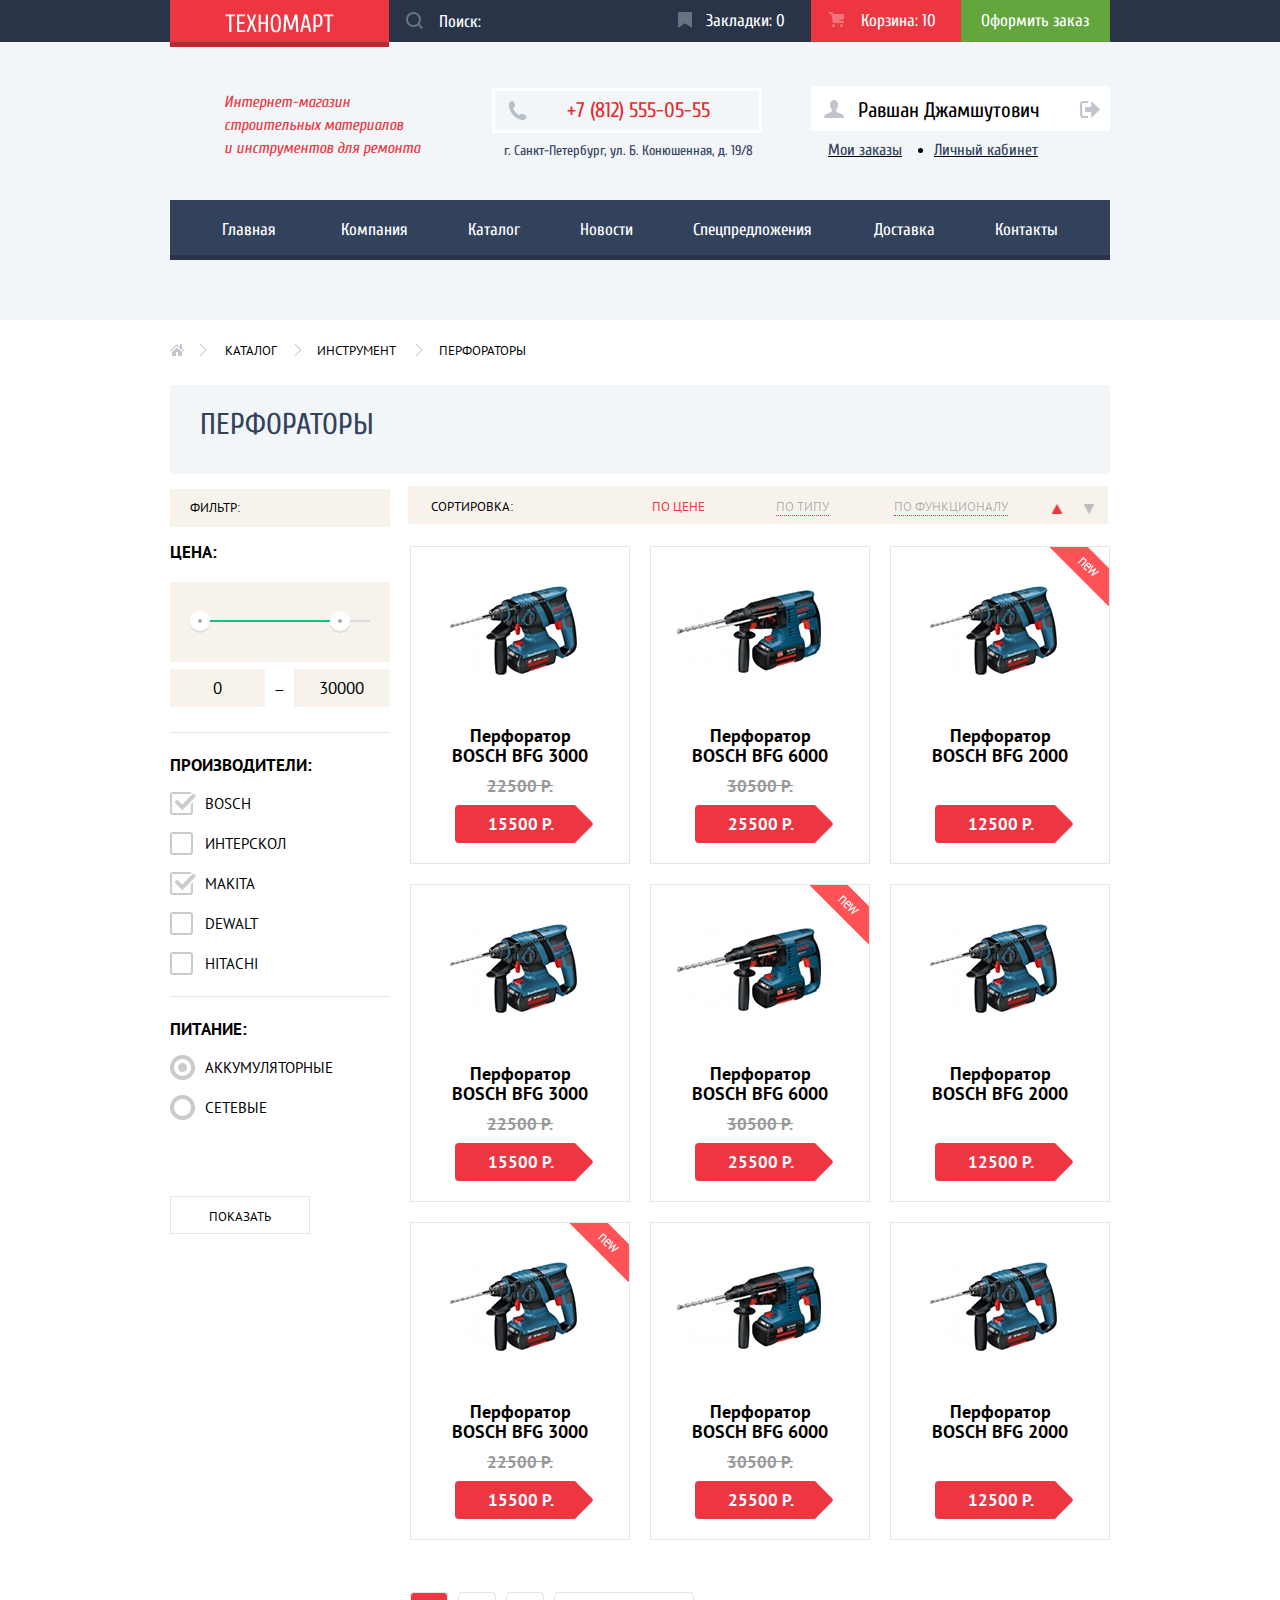
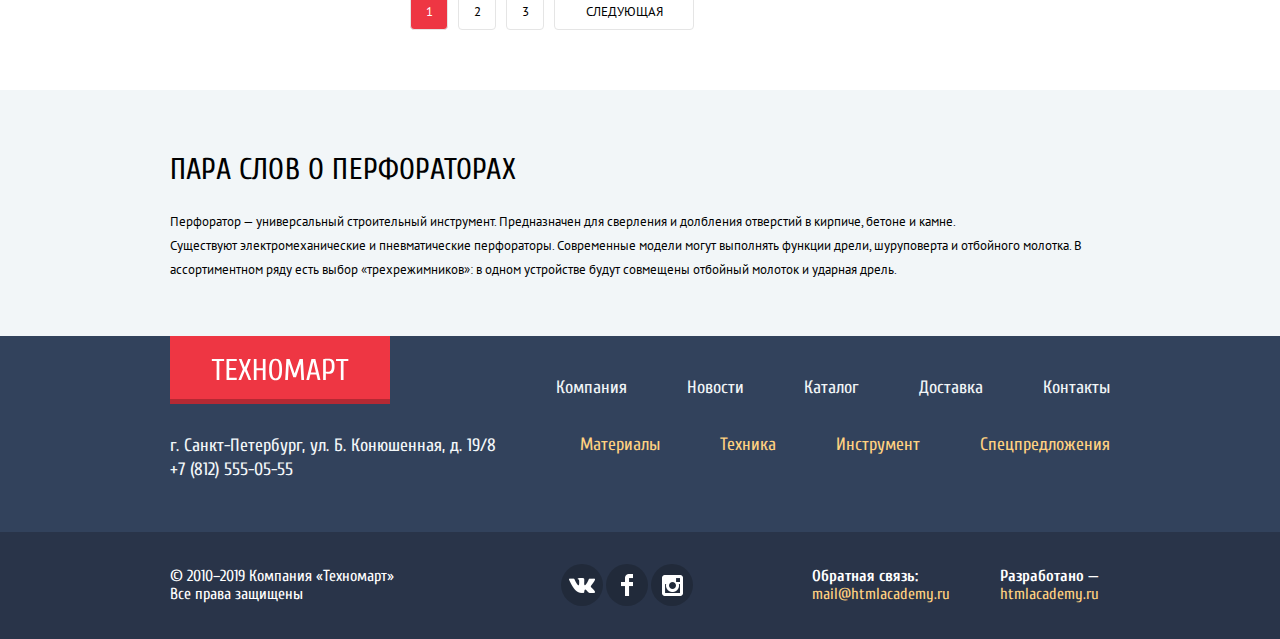
==== commit 1e87869d: "временно подключен не минимизированный стилевой файл к catalog.html" ====
--- a/catalog.html
+++ b/catalog.html
@@ -4,7 +4,7 @@
         <meta charset="utf-8">
         <title>Техномарт: каталог</title>
         <link href="css/normalize.css" rel="stylesheet">
-        <link href="css/style.min.css" rel="stylesheet">
+        <link href="css/style.css" rel="stylesheet">
         <link href="https://fonts.googleapis.com/css?family=Cuprum:400,400i,700&display=swap&subset=cyrillic" rel="stylesheet">
         <link href="https://fonts.googleapis.com/css?family=PT+Sans:400,700&display=swap&subset=cyrillic" rel="stylesheet">
     </head>
@@ -130,7 +130,7 @@
                             </fieldset>
                             <fieldset class="sort-filter">
                                 <div class="sort-filter-inner">
-                                <legend>Сортировка:</legend>
+                                <h3>Сортировка:</h3>
                                 <ul class="sort-type">
                                     <li class="sort-option">
                                         <input class="sort-input sort-input-radio visually-hidden" type="radio"
--- a/css/style.css
+++ b/css/style.css
@@ -0,0 +1,2764 @@
+/* animation for all modals */
+@-webkit-keyframes bounce {
+    0% {
+        -webkit-transform: translateY(-2000px);
+                transform: translateY(-2000px);
+    }
+  
+    70% {
+        -webkit-transform: translateY(30px);
+                transform: translateY(30px);
+    }
+  
+    90% {
+        -webkit-transform: translateY(-10px);
+                transform: translateY(-10px);
+    }
+  
+    100% {
+        -webkit-transform: translateY(0);
+                transform: translateY(0);
+    }
+}
+
+/* animation for write-us modal with error */
+@keyframes bounce {
+    0% {
+        -webkit-transform: translateY(-2000px);
+                transform: translateY(-2000px);
+    }
+  
+    70% {
+        -webkit-transform: translateY(30px);
+                transform: translateY(30px);
+    }
+  
+    90% {
+        -webkit-transform: translateY(-10px);
+                transform: translateY(-10px);
+    }
+  
+    100% {
+        -webkit-transform: translateY(0);
+                transform: translateY(0);
+    }
+}
+
+@-webkit-keyframes shake {
+    0%,
+    100% {
+        -webkit-transform: translateX(0);
+                transform: translateX(0);
+    }
+  
+    10%,
+    30%,
+    50%,
+    70%,
+    90% {
+        -webkit-transform: translateX(-10px);
+                transform: translateX(-10px);
+    }
+  
+    20%,
+    40%,
+    60%,
+    80% {
+        -webkit-transform: translateX(10px);
+                transform: translateX(10px);
+    }
+}
+
+@keyframes shake {
+    0%,
+    100% {
+        -webkit-transform: translateX(0);
+                transform: translateX(0);
+    }
+  
+    10%,
+    30%,
+    50%,
+    70%,
+    90% {
+        -webkit-transform: translateX(-10px);
+                transform: translateX(-10px);
+    }
+  
+    20%,
+    40%,
+    60%,
+    80% {
+        -webkit-transform: translateX(10px);
+                transform: translateX(10px);
+    }
+}
+
+html {
+    -webkit-box-sizing: border-box;
+            box-sizing: border-box;
+}
+
+*, *::before, *::after {
+    -webkit-box-sizing: inherit;
+            box-sizing: inherit;
+}
+
+body {
+    min-width: 960px;
+    padding: 0;
+    margin: 0;
+    font-family:  "PT Sans", Arial, sans-serif;
+    font-size: 13px;
+    line-height: 18px;
+    font-weight: 400;
+    color: #000000;
+    background-color: #ffffff;
+    background-image: url("../img/white-bg.jpg");
+    background-position: top center;
+    background-repeat: no-repeat; 
+}
+
+.container {
+    width: 960px;
+    margin: 0 auto;
+    padding: 0 10px;
+}
+
+a {
+    text-decoration: none;
+}
+
+img {
+    max-width: 100%;
+    height: auto;
+}
+
+.visually-hidden {
+    position: absolute;
+    width: 1px;
+    height: 1px;
+    margin: -1px;
+    padding: 0;
+    border: 0;
+    white-space: nowrap;
+    -webkit-clip-path: inset(100%);
+            clip-path: inset(100%);
+    clip: rect(0 0 0 0);
+    overflow: hidden;
+}
+
+.new::after,
+.new:after {
+    content: "";
+    width: 60px;
+    height: 59px;
+    position: absolute;
+    top: 0;
+    right: 0;
+    background-image: url("../img/new_flag.png");
+    background-position: 50% 50%;
+    background-repeat: no-repeat;
+}
+
+/* styles for red buttons */
+.button-red {
+    display: inline-block;
+    height: 38px;
+    padding-top: 13px;
+    font-family: 'Cuprum', Arial, sans-serif;
+    color: #ffffff;
+    font-size: 14px;
+    font-weight: 400;
+    line-height: 14px;
+    text-align: center;
+    vertical-align: top;
+    text-transform: uppercase;
+    background-color: #ee3643;
+    border-radius: 3px;
+}
+
+.button-red:visited {
+    color: #ffffff;
+}
+
+.button-red:hover {
+    background-color: #ca2c37;
+}
+
+.button-red:active {
+    background-color: #ba2732;
+}
+
+/* styles for header */
+.page-header {
+    display: -webkit-box;
+    display: -ms-flexbox;
+    display: flex;
+    -webkit-box-orient: vertical;
+    -webkit-box-direction: normal;
+        -ms-flex-direction: column;
+            flex-direction: column;
+    min-width: 960px;
+    min-height: 320px;
+    padding: 0;
+    margin: 0;
+    font-family: 'Cuprum', Arial, sans-serif;
+    background-color: #f2f6f8;
+    background-image: url("../img/header-bg.jpg");
+    background-position: top center;
+    background-repeat: no-repeat;
+}
+
+/* header-top */
+.page-header-top {
+    padding: 0;
+    margin: 0;
+    min-width: 960px;
+    background-color: #293449;
+}
+
+.header-top-inner {
+    display: -webkit-box;
+    display: -ms-flexbox;
+    display: flex;
+    width: 960px;
+    height: 42px;
+    margin: 0 auto;
+    padding: 0 10px;
+}
+
+.header-top-inner a {
+    margin: 0;
+    padding: 0;
+    width: 150px;
+    font-size: 17px;
+    line-height: 42px;
+    color: #ffffff; 
+}
+.header-top-inner a:visited {
+    color: #ffffff; 
+}
+
+.header-top-inner .header-logo {
+    width: 220px;
+    height: 47px;
+    font-size: 0;
+    cursor: pointer;
+    background-image: url("../img/header-logo.svg");
+    background-position: 50% 50%;
+    background-repeat: no-repeat;
+    background-color: #ee3643;
+    -webkit-box-shadow: inset 0 -5px 0 rgba(0, 0, 0, 0.24);
+            box-shadow: inset 0 -5px 0 rgba(0, 0, 0, 0.24);
+}
+
+.header-top-inner .search-form {
+    margin: 0;
+    padding: 0;
+    position: relative;
+    border: none;
+}
+
+.header-top-inner .header-search {
+    width: 270px;
+    height: 100%;
+    padding-left: 50px;
+    font-family: 'Cuprum', Arial, sans-serif;
+    font-size: 17px;
+    font-weight: 400;
+    line-height: 18px;
+    color: #ffffff;
+    background-color: #293449;
+    border: none;
+}
+
+.header-top-inner .header-search::-webkit-input-placeholder {
+    color: #ffffff;
+}
+
+.header-top-inner .header-search:-ms-input-placeholder {
+    color: #ffffff;
+}
+
+.header-top-inner .header-search::-ms-input-placeholder {
+    color: #ffffff;
+}
+
+.header-top-inner .header-search::placeholder {
+    color: #ffffff;
+}
+
+.header-top-inner .header-search:focus::-webkit-input-placeholder {
+    color: #000000;
+}
+
+.header-top-inner .header-search:focus:-ms-input-placeholder {
+    color: #000000;
+}
+
+.header-top-inner .header-search:focus::-ms-input-placeholder {
+    color: #000000;
+}
+
+.header-top-inner .header-search:focus::placeholder {
+    color: #000000;
+}
+
+.header-top-inner .search-button {
+    width: 0;
+    height: 0;
+    margin: 0;
+    padding: 0;
+    font-size: 0;
+    border: none;
+    cursor: pointer;
+}
+
+.header-top-inner .search-button::before,
+.header-top-inner .search-button:before {
+    content: "";
+    width: 17px;
+    height: 17px;
+    position: absolute;
+    top: 12px;
+    left: 17px;
+    background-image: url("../img/icon-search-focus.png");
+    background-position: 50% 50%;
+    background-repeat: no-repeat;
+    -webkit-filter: brightness(0) invert(1);
+            filter: brightness(0) invert(1);
+    opacity: 0.3;
+}
+
+.header-search:hover ~ .search-button::before,
+.header-search:hover ~ .search-button:before,
+.search-button:hover::before,
+.search-button:hover:before {
+    opacity: 1;
+}
+
+.header-search:focus ~ .search-button::before,
+.header-search:focus ~ .search-button:before {
+    -webkit-filter: brightness(1) invert(0);
+            filter: brightness(1) invert(0);
+    opacity: 1;
+}
+
+.header-top-inner .header-bookmarks {
+    padding-left: 45px;
+    position: relative;
+}
+
+.header-top-inner .header-cart {
+    padding-left: 50px;
+    position: relative;
+}
+
+.header-top-inner .header-bookmarks::before,
+.header-top-inner .header-bookmarks:before {
+    content: "";
+    width: 14px;
+    height: 16px;
+    position: absolute;
+    top: 12px;
+    left: 17px;
+    background-image: url("../img/icon-bookmark.svg");
+    background-position: 50% 50%;
+    background-repeat: no-repeat;
+    opacity: 0.3;
+}
+
+.header-top-inner .header-cart::before,
+.header-top-inner .header-cart:before {
+    content: "";
+    width: 15px;
+    height: 15px;
+    position: absolute;
+    top: 12px;
+    left: 18px;
+    background-image: url("../img/icon-cart.svg");
+    background-position: 50% 50%;
+    background-repeat: no-repeat;
+    opacity: 0.3;
+}
+
+.header-top-inner .header-bookmarks:hover::before,
+.header-top-inner .header-bookmarks:hover:before,
+.header-top-inner .header-cart:hover::before,
+.header-top-inner .header-cart:hover:before {
+    opacity: 1;
+}
+
+.header-top-inner .header-bookmarks:active::before,
+.header-top-inner .header-bookmarks:active:before,
+.header-top-inner .header-cart:active::before,
+.header-top-inner .header-cart:active:before {
+    opacity: 0.5;
+}
+
+.header-top-inner .header-search:hover,
+.header-bookmarks:hover,
+.header-cart:hover {
+    background-color: #212a3a;
+}
+
+.header-bookmarks:active,
+.header-cart:active {
+    opacity: 0.6;
+    background-color: #161d29;
+}
+
+.header-top-inner .header-search:focus {
+    background-color: #ffffff;
+    color: #000000;
+}
+
+.not-empty {
+    background-color: #ee3643;
+}
+
+.header-logo:hover,
+.not-empty:hover {
+    background-color: #ca2c37;
+}
+
+.header-logo:active,
+.not-empty:active {
+    background-color: #ba2732;
+}
+
+.header-order {
+    text-align: center;
+    background-color: #63a63e;
+}
+
+.header-order:hover {
+    background-color: #5fbb2d;
+}
+
+.header-order:active {
+    background-color: #518534;
+}
+
+/* header-info */
+.page-header-info {
+    display: -webkit-box;
+    display: -ms-flexbox;
+    display: flex;
+    -webkit-box-align: start;
+        -ms-flex-align: start;
+            align-items: flex-start;
+    width: 960px;
+    height: 158px;
+    margin: 0 auto;
+    padding: 0 10px;
+    padding-top: 38px;
+}
+
+.page-header-title {
+    width: 251px;
+    padding-left: 54px;
+    margin-right: 71px;
+    color: #ee3643;
+    font-size: 16px;
+    font-style: italic;
+    line-height: 23px;
+    font-weight: 400;
+}
+
+.header-contacts {
+    width: 270px;
+    margin: 0;
+    margin-top: 8px;
+    padding: 0;
+}
+
+.header-contacts .phone {
+    display: inline-block;
+    width: 270px;
+    min-height: 45px;
+    margin-bottom: 6px;
+    padding-left: 23px;
+    position: relative;
+    color: #e9292a;
+    font-size: 21px;
+    font-weight: 400;
+    line-height: 39px;
+    text-align: center;
+    vertical-align: top;
+    border: 3px solid #ffffff;
+}
+
+.header-contacts .phone::before,
+.header-contacts .phone:before {
+    content: "";
+    width: 19px;
+    height: 19px;
+    position: absolute;
+    top: 10px;
+    left: 13px;
+    background-image: url("../img/icon-phone.svg");
+    background-position: 50% 50%;
+    background-repeat: no-repeat;
+}
+
+.header-contacts .address {
+    padding-left: 12px;
+    color: #32425c;
+    font-size: 14px;
+    font-weight: 400;
+    line-height: 24px;
+    text-align: center;
+}
+
+.page-header-info .user-navigation,
+.page-header-info .header-user {
+    margin-left: auto;
+}
+
+.user-navigation a,
+.user-name .name {
+    color: #000000;
+    font-size: 21px;
+    font-weight: 400;
+    line-height: 21px;
+}
+
+.user-navigation a:visited,
+.user-name .name:visited {
+    color: #000000;
+}
+
+.user-navigation .login,
+.user-navigation .sing-up,
+.header-user .user-name {
+    background-color: #fefeff;
+}
+
+/* unauthorized user */
+.user-navigation {
+    display: -webkit-box;
+    display: -ms-flexbox;
+    display: flex;
+    -webkit-box-pack: justify;
+        -ms-flex-pack: justify;
+            justify-content: space-between;
+    width: 281px;
+    margin: 0;
+    margin-top: 6px;
+    padding: 0;
+    list-style: none;
+}
+
+.user-navigation .login,
+.user-navigation .sing-up {
+    display: inline-block;
+    height: 45px;
+    line-height: 45px;
+    vertical-align: top;
+    color: #000000;
+}
+
+.user-navigation .login {
+    width: 121px;
+    padding-left: 48px;
+    position: relative;
+}
+
+.user-navigation .login::before,
+.user-navigation .login:before {
+    content: "";
+    width: 20px;
+    height: 17px;
+    position: absolute;
+    top: 14px;
+    left: 14px;
+    background-image: url("../img/icon-login.svg");
+    background-position: 50% 50%;
+    background-repeat: no-repeat;
+    opacity: 0.3;
+}
+
+.user-navigation .login:active::before,
+.user-navigation .login:active:before,
+.user-navigation .login:hover::before,
+.user-navigation .login:hover:before{
+    opacity: 1;
+}
+
+.user-navigation .sing-up {
+    width: 150px;
+    text-align: center;
+}
+
+.user-navigation a:hover {
+    color: #ee3643;
+}
+
+.user-navigation a:active {
+    opacity: 0.3;
+    color: #000000
+}
+
+/* authorized user */
+.header-user {
+    margin-top: 6px;
+}
+
+.header-user .user-name {
+    display: inline-block;
+    width: 299px;
+    height: 45px;
+    margin: 0;
+    margin-bottom: 10px;
+    padding: 0;
+    padding-top: 14px;
+    padding-left: 47px;
+    position: relative;
+    vertical-align: top;
+    background-color: #ffffff;
+}
+
+.header-user:active {
+    opacity: 0.3;
+    color: #000000
+}
+
+.header-user .user-logaut-link {
+    font-size: 0;
+}
+
+.header-user .name::before,
+.header-user .name:before {
+    content: "";
+    width: 20px;
+    height: 18px;
+    position: absolute;
+    top: 14px;
+    left: 13px;
+    background-image: url("../img/icon-user.svg");
+    background-position: 50% 50%;
+    background-repeat: no-repeat;
+    opacity: 0.3;
+}
+
+.header-user .user-logaut-link::before,
+.header-user .user-logaut-link:before {
+    content: "";
+    width: 20px;
+    height: 17px;
+    position: absolute;
+    top: 15px;
+    right: 10px;
+    cursor: pointer;
+    background-image: url("../img/icon-logout.svg");
+    background-position: 50% 50%;
+    background-repeat: no-repeat;
+    opacity: 0.3;
+}
+
+.header-user .name:hover:before,
+.header-user .name:hover:before,
+.header-user .name:active::before,
+.header-user .name:active:before,
+.header-user .user-logaut-link:hover::before,
+.header-user .user-logaut-link:hover:before,
+.header-user .user-logaut-link:active::before,
+.header-user .user-logaut-link:active:before {
+    opacity: 1;
+}
+
+.user-navigation-login {
+    display: -webkit-box;
+    display: -ms-flexbox;
+    display: flex;
+    -webkit-box-pack: justify;
+        -ms-flex-pack: justify;
+            justify-content: space-between;
+    width: 227px;
+    margin: 0;
+    padding: 0;
+    padding-left: 17px;
+    font-size: 16px;
+    font-weight: 400;
+    line-height: 18px;
+    text-decoration: underline;
+}
+
+.user-navigation-login li:first-child {
+    list-style: none;
+}
+
+.user-navigation-login a {
+    color: #32425c;
+}
+
+.user-navigation-login a:visited {
+    color: #32425c;
+}
+
+.user-navigation-login a:hover {
+    color: #ee3643;
+}
+
+/* header-navigation */
+.header-navigation {
+    width: 960px;
+    min-height: 60px;
+    margin: 0 auto;
+    padding: 0 10px;
+}
+
+.site-navigation {
+    display: -webkit-box;
+    display: -ms-flexbox;
+    display: flex;
+    max-width: 940px;
+    margin: 0;
+    padding: 0;
+    list-style: none;
+    -webkit-box-shadow: inset 0 -5px 0 #293449;
+            box-shadow: inset 0 -5px 0 #293449;
+    background-color: #32425c;
+}
+
+.site-navigation li {
+    display: inline-block;
+    min-height: 60px;
+    padding: 0 30px;
+    font-size: 17px;
+    font-weight: 400;
+    line-height: 60px;
+    text-align: center;
+    vertical-align: top;
+}
+
+.site-navigation li:first-child {
+    padding-left: 52px;
+    padding-right: 35px;
+}
+
+.site-navigation li:nth-child(5) {
+    padding-right: 32px;
+}
+
+.site-navigation li:last-child {
+    padding-right: 55px;
+}
+
+
+.site-navigation a {
+    color: #ffffff;
+}
+
+.site-navigation a:visited {
+    color: #ffffff;
+}
+
+.site-navigation li:hover {
+    background-color: #293449;
+}
+
+.site-navigation li:active {
+    background-color: #1d2739;
+}
+
+/* styles for goods-and-offers block */
+.goods-and-offers {
+    display: -webkit-box;
+    display: -ms-flexbox;
+    display: flex;
+    -ms-flex-wrap: wrap;
+        flex-wrap: wrap;
+    -webkit-box-pack: justify;
+        -ms-flex-pack: justify;
+            justify-content: space-between;
+    margin-top: 120px;
+    margin-bottom: 52px;
+    font-family: 'Cuprum', Arial, sans-serif;
+    font-size: 14px;
+    font-weight: 400;
+    line-height: 18px;
+    text-transform: uppercase;
+}
+
+.goods-and-offers .button {
+    color: #ffffff;
+}
+
+.goods-and-offers .button:visited {
+    color: #ffffff;
+}
+
+.goods-categories,
+.offers {
+    display: -webkit-box;
+    display: -ms-flexbox;
+    display: flex;
+    -webkit-box-pack: justify;
+        -ms-flex-pack: justify;
+            justify-content: space-between;
+    margin: 0;
+    padding: 0;
+    list-style: none;
+}
+
+.goods-categories {
+    width: 940px;
+    margin-bottom: 20px;
+}
+
+.offers {
+    -webkit-box-orient: vertical;
+    -webkit-box-direction: normal;
+        -ms-flex-direction: column;
+            flex-direction: column;
+    min-height: 266px;
+}
+
+.goods-categories li,
+.offers li {
+    width: 300px;
+    height: 123px;
+    position: relative;
+}
+
+.categories-materials {
+    background-color: #ffbf47;
+}
+
+.categories-materials::before,
+.categories-materials::before {
+    content: "";
+    width: 44px;
+    height: 65px;
+    position: absolute;
+    top: 31px;
+    right: 43px;
+    background-image: url(../img/materials.svg);
+    background-position: 50% 50%;
+    background-repeat: no-repeat;
+}
+
+.categories-tools {
+    background-color: #3bbce3;
+}
+
+.categories-tools::before,
+.categories-tools::before {
+    content: "";
+    width: 75px;
+    height: 61px;
+    position: absolute;
+    top: 33px;
+    right: 28px;
+    background-image: url(../img/instrument.svg);
+    background-position: 50% 50%;
+    background-repeat: no-repeat;
+}
+
+.categories-technics {
+    background-color: #dc91d8;
+}
+
+.categories-technics::before,
+.categories-technics::before {
+    content: "";
+    width: 78px;
+    height: 62px;
+    position: absolute;
+    top: 31px;
+    right: 31px;
+    background-image: url(../img/technics.svg);
+    background-position: 50% 50%;
+    background-repeat: no-repeat;
+}
+
+.offers-discount {
+    background-color: #8ed78f;
+}
+
+.offers-discount::before,
+.offers-discount::before {
+    content: "";
+    width: 59px;
+    height: 72px;
+    position: absolute;
+    top: 26px;
+    right: 45px;
+    background-image: url(../img/sales.svg);
+    background-position: 50% 50%;
+    background-repeat: no-repeat;
+}
+
+.offers-delivery {
+    background-color: #ffc047;
+}
+
+.offers-delivery::before,
+.offers-delivery::before {
+    content: "";
+    width: 78px;
+    height: 63px;
+    position: absolute;
+    top: 32px;
+    right: 31px;
+    background-image: url(../img/delivery.svg);
+    background-position: 50% 50%;
+    background-repeat: no-repeat;
+}
+
+.goods-categories h3,
+.offers h3 {
+    margin: 0;
+    margin-top: 21px;
+    margin-left: 22px;
+    font-size: 24px;
+    font-weight: 700;
+    line-height: 30px;
+    text-transform: none;
+    color: #ffffff;
+}
+
+.goods-categories-button,
+.offers-button {
+    display: inline-block;
+    width: 135px;
+    height: 38px;
+    margin-top: 11px;
+    margin-left: 24px;
+    line-height: 38px;
+    text-align: center;
+    vertical-align: top;
+    background-color: rgba(0%, 0%, 0%, 0.1);
+}
+
+.goods-categories-button:hover,
+.offers-button:hover {
+    background-color: rgba(0%, 0%, 0%, 0.2);
+}
+
+.goods-categories-button:active,
+.offers-button:active {
+    background-color: rgba(0%, 0%, 0%, 0.3);
+}
+
+/* goods-and-offers slider */
+.goods-and-offers {
+    min-height: 520px;
+    margin-top: 0;
+    margin-bottom: 0;
+    padding-top: 59px;
+    padding-bottom: 53px;
+}
+
+.slider {
+    width: 620px;
+    height: 266px;
+    margin: 0;
+    padding: 0;
+    position: relative;
+}
+
+.slider h3 {
+    margin: 0;
+    padding: 0;
+    font-size: 36px;
+    font-weight: 700;
+    line-height: 36px;
+    color: #ffffff;
+}
+
+.slider p {
+    margin: 0;
+    padding: 0;
+    font-size: 18px;
+    font-weight: 400;
+    line-height: 24px;
+    text-transform: none;
+    color: #ffffff;
+}
+
+.slider-controls {
+    width: 0;
+    height: 0;
+}
+
+.slider-controls  label{
+    width: 0;
+    height: 0;
+    font-size: 0;
+}
+
+.goods-slider-radio ~ .slider-controls  label::before,
+.goods-slider-radio ~ .slider-controls  label:before {
+    content: "";
+    width: 10px;
+    height: 10px;
+    position: absolute;
+    bottom: 36px;
+    left: 295px;
+    cursor: pointer;
+    border: 2px solid #ffffff;
+    border-radius: 50%;
+    background-color: #ffffff;
+    z-index: 2;
+}
+
+.goods-slider-radio ~ .slider-controls  label[for="slide-2"]::before,
+.goods-slider-radio ~ .slider-controls  label[for="slide-2"]:before {
+    left: 315px;
+}
+
+.slider-btn-1:checked ~  .slider-controls  label[for="slide-1"]::before,
+.slider-btn-1:checked ~  .slider-controls  label[for="slide-1"]:before,
+.slider-btn-2:checked ~  .slider-controls  label[for="slide-2"]::before,
+.slider-btn-2:checked ~  .slider-controls  label[for="slide-2"]:before {
+    background-color: #ee3643;
+}
+
+.goods-slider-radio ~ .slider-controls  label::after,
+.goods-slider-radio ~ .slider-controls  label::after {
+    content: "";
+    width: 22px;
+    height: 40px;
+    position: absolute;
+    top: 114px;
+    left: 25px;
+    cursor: pointer;
+    background-image: url(../img/icon-left.svg);
+    background-position: 50% 50%;
+    background-repeat: no-repeat;
+    z-index: 2;
+}
+
+.goods-slider-radio ~ .slider-controls  label[for="slide-2"]::after,
+.goods-slider-radio ~ .slider-controls  label[for="slide-2"]::after {
+    left: 578px;
+    background-image: url(../img/icon-right.svg);
+}
+
+.slider-inner {
+    overflow: hidden;
+}
+
+.slider-slides {
+    width: 200%;
+    height: 266px;
+    margin: 0;
+    padding: 0;
+}
+
+.slider-slides .slider-slide {
+    float: left;
+    width: 620px;
+    height: 266px;
+    margin: 0;
+    padding: 0;
+    position: relative;
+    background-color: #221713;
+    background-position: 0% 0%;
+    background-repeat: no-repeat;
+}
+
+.slider-slides .slide-1 {
+    background-image: url(../img/slide-2.jpg);
+}
+
+.slider-slides .slide-2 {
+    background-image: url(../img/slide-1.jpg);
+}
+
+.slider-slide .slide-description {
+    padding-top: 25px;
+    padding-left: 25px; 
+    position: absolute;
+    z-index: 2;
+}
+
+.slider-slide img {
+    position: relative;
+    top: 0;
+    left: 0;
+}
+
+.slider-btn-1:checked ~ .slider-inner .slider-slides {
+    -webkit-transform: translate(0);
+        -ms-transform: translate(0);
+            transform: translate(0);
+}
+  
+.slider-btn-2:checked ~ .slider-inner .slider-slides {
+    -webkit-transform: translate(-620px);
+        -ms-transform: translate(-620px);
+            transform: translate(-620px);
+}
+
+.slider-button {
+    width: 195px;
+    position: absolute;
+    bottom: 22px;
+    left: 25px;
+}
+
+/* styles for catalog-popular and popular-producers blocks */
+.section-header {
+    display: -webkit-box;
+    display: -ms-flexbox;
+    display: flex;
+    -webkit-box-pack: justify;
+        -ms-flex-pack: justify;
+            justify-content: space-between;
+    -webkit-box-align: center;
+        -ms-flex-align: center;
+            align-items: center;
+    width: 940px;
+    height: 89px;
+    padding-left: 26px;
+    padding-right: 25px;
+    font-family: 'Cuprum', Arial, sans-serif;
+    color: #ffffff;
+    font-size: 14px;
+    font-weight: 400;
+    line-height: 18px;
+    text-transform: uppercase;
+    background-color: #f9f5f0;
+}
+
+.section-header h2 {
+    color: #32425c;
+    font-size: 30px;
+    font-weight: 400;
+    line-height: 30px;
+}
+
+.section-header .button-red {
+    width: 253px;
+}
+
+.catalog-popular ul,
+.popular-producers ul {
+    display: -webkit-box;
+    display: -ms-flexbox;
+    display: flex;
+    -webkit-box-pack: justify;
+        -ms-flex-pack: justify;
+            justify-content: space-between;
+    -ms-flex-wrap: wrap;
+        flex-wrap: wrap;
+    margin: 0;
+    padding: 0;
+    list-style: none;
+}
+
+/* catalog-popular */
+.catalog-popular-list .catalog-item {
+    margin-top: 20px;
+    margin-bottom: 0;
+}
+
+/* popular-producers */
+.popular-producers {
+    margin-bottom: 85px;
+    margin-top: 20px;
+}
+
+.producers-item {
+    width: 220px;
+    height: 145px;
+    margin-top: 20px;
+    position: relative;
+    text-align: center;
+    border: 1px solid #eaeaea;
+}
+
+.producers-item:hover {
+    -webkit-box-shadow: 0 10px 25px rgba(41, 52, 73, 0.5);
+            box-shadow: 0 10px 25px rgba(41, 52, 73, 0.5);
+}
+
+.producers-item:active {
+    opacity: 0.3;
+    -webkit-box-shadow: 0 4px 10px rgba(41, 52, 73, 0.5);
+            box-shadow: 0 4px 10px rgba(41, 52, 73, 0.5);
+}
+
+.producers-item img {
+    margin:auto;
+    position:absolute;
+    top:0;
+    bottom:0;
+    left:0;
+    right:0;
+}
+
+/* styles for servis-block */
+.servis {
+    min-width: 960px;
+    min-height: 522px;
+    margin-bottom: 53px;
+    padding-top: 68px;
+    background-color: #f4f8f9;
+}
+
+.servis-container {
+    width: 960px;
+    margin: 0 auto;
+    padding: 0;
+    padding-left: 10px;
+}
+
+.servis-container h2 {
+    margin-top: 0;
+    font-family: 'Cuprum', Arial, sans-serif;
+    font-size: 30px;
+    font-weight: 400;
+    line-height: 30px;
+    text-transform: uppercase;
+}
+
+.servis-container p {
+    margin: 0;
+    font-family: 'PT Sans', Arial, sans-serif;
+    font-size: 13px;
+    line-height: 24px;
+}
+
+.servis-container .good-shop {
+    width: 410px;
+}
+
+.servis-slider {
+    display: -webkit-box;
+    display: -ms-flexbox;
+    display: flex;
+    position: relative;
+}
+
+.servis-controls {
+    width: 240px;
+    margin-top: 68px;
+    margin-right: 62px;
+    position: relative;
+}
+
+.servis-controls::after,
+.servis-controls:after {
+    content: "";
+    width: 10px;
+    height: 279px;
+    position: absolute;
+    top: -50px;
+    left: 230px;
+    background-image: url("../img/servis-shadow.png");
+    background-position: 50% 50%;
+    background-repeat: no-repeat;
+    z-index: 2;
+}
+
+.servis-controls label {
+    display: inline-block;
+    width: 240px;
+    height: 61px;
+    margin-bottom: 1px;
+    padding-left: 22px;
+    font-family: 'Cuprum', Arial, sans-serif;
+    font-size: 21px;
+    font-weight: 700;
+    line-height: 61px;
+    vertical-align: top;
+    color: #ffffff;
+    cursor: pointer;
+    -webkit-box-shadow: 0 1px 0 #293449, inset 0 1px 0 #405069;
+            box-shadow: 0 1px 0 #293449, inset 0 1px 0 #405069;
+    background-color: #32425c;
+}
+
+.servis-btn-1:checked ~ .servis-controls label[for="servis-btn-1"],
+.servis-btn-2:checked ~ .servis-controls label[for="servis-btn-2"],
+.servis-btn-3:checked ~ .servis-controls label[for="servis-btn-3"] {
+    color: #32425c;
+    -webkit-box-shadow: 0 1px 0 #ffffff, inset 0 1px 0 #ffffff;
+            box-shadow: 0 1px 0 #ffffff, inset 0 1px 0 #ffffff;
+    background-color: #ffffff;
+}
+
+.servis-inner {
+    width: 648px;
+    margin: 0;
+    margin-top: 68px;
+    padding: 0;
+    overflow: hidden;
+}
+
+.servis-slides {
+    width: 300%;
+    height: 285px;
+    margin: 0;
+    padding: 0;
+}
+
+.servis-slides .servis-slide {
+    float: left;
+    width: 648px;
+    height: 285px;
+    margin: 0;
+    padding: 0;
+    padding-left: 20px;
+}
+
+.servis-slide h3 {
+    margin: 7px 0 35px;
+    font-family: 'Cuprum', Arial, sans-serif;
+    font-size: 36px;
+    font-weight: 400;
+    text-transform: uppercase;
+    color: #32425c;
+}
+
+.servis-btn-1:checked ~ .servis-inner .servis-slides {
+    -webkit-transform: translate(0);
+        -ms-transform: translate(0);
+            transform: translate(0);
+}
+  
+.servis-btn-2:checked ~ .servis-inner .servis-slides {
+    -webkit-transform: translate(-648px);
+        -ms-transform: translate(-648px);
+            transform: translate(-648px);
+}
+  
+.servis-btn-3:checked ~ .servis-inner .servis-slides {
+    -webkit-transform: translate(-1296px);
+        -ms-transform: translate(-1296px);
+            transform: translate(-1296px);
+}
+
+.servis-slides .slide-1 {
+    background-image: url(../img/servis-delivery.svg);
+    background-position: 94.5% 95%;
+    background-repeat: no-repeat;
+}
+
+.servis-slides .slide-2 {
+    background-image: url(../img/servis-guarantee.svg);
+    background-position: 99.2% 0%;
+    background-repeat: no-repeat;
+}
+
+.servis-slides .slide-3 {
+    background-image: url(../img/servis-credit.svg);
+    background-position: 100% 0%;
+    background-repeat: no-repeat;
+}
+
+.credit-button {
+    width: 195px;
+    margin-top: 25px;
+}
+
+/* styles for about-us block */
+.about-us {
+    display: -webkit-box;
+    display: -ms-flexbox;
+    display: flex;
+    -webkit-box-pack: justify;
+        -ms-flex-pack: justify;
+            justify-content: space-between;
+    margin-bottom: 85px;
+}
+
+.about-us h2 {
+    font-family: 'Cuprum', Arial, sans-serif;
+    font-size: 30px;
+    font-weight: 400;
+    line-height: 30px;
+    text-transform: uppercase;
+}
+
+.about-us p {
+    margin: 0;
+    margin-bottom: 25px;
+    padding: 0;
+    font-family: 'PT Sans', Arial, sans-serif;
+    font-size: 13px;
+    font-weight: 400;
+    line-height: 24px;
+}
+
+.about-company {
+    width: 570px;
+}
+
+.about-delivery {
+    margin-top: -5px;
+    padding: 0;
+    padding-left: 37px; 
+    font-family: 'Cuprum', Arial, sans-serif;
+    font-size: 18px;
+    font-weight: 400;
+    line-height: 20px;
+    list-style: none;
+}
+
+.about-delivery li {
+    margin-bottom: 20px;
+    position: relative;
+}
+
+.about-delivery li::before,
+.about-delivery li:before {
+    content: "";
+    width: 25px;
+    height: 2px;
+    position: absolute;
+    top: 50%;
+    left: -36px;
+    background-color: #ee3643;
+}
+
+.about-us-more {
+    width: 220px;
+    margin-top: 17px; 
+}
+
+.about-contacts {
+    width: 300px;
+    margin: 0;
+    padding: 0;
+}
+
+.contacts-map img {
+    margin: 0;
+    margin-bottom: 37px;
+    margin-top: 5px;
+    padding: 0;
+}
+
+.contacts-write-us {
+    width: 300px;
+}
+
+/* styles for breadcrumbs */
+.breadcrumbs {
+    display: -webkit-box;
+    display: -ms-flexbox;
+    display: flex;
+    margin: 0;
+    margin-top: 22px;
+    padding: 0;
+    font-size: 13px;
+    font-weight: 400;
+    line-height: 18px;
+    text-transform: uppercase;
+    list-style: none;
+}
+
+.breadcrumbs li {
+    margin: 0;
+    padding: 0;
+    position: relative;
+}
+
+.breadcrumbs li:not(:last-child)::after,
+.breadcrumbs li:not(:last-child):after {
+    content: "";
+    width: 8px;
+    height: 12px;
+    position: absolute;
+    top: 2px;
+    left: 29px;
+    background-image: url("../img/icon-right-small.svg");
+    background-position: 50% 50%;
+    background-repeat: no-repeat;
+}
+
+.breadcrumbs li:first-child {
+    margin-right: 55px;
+    font-size: 0;
+}
+
+.breadcrumbs .index-link::before,
+.breadcrumbs .index-link:before {
+    content: "";
+    width: 14px;
+    height: 12px;
+    position: absolute;
+    top: 2px;
+    left: 0;
+    background-image: url("../img/icon-home.svg");
+    background-position: 50% 50%;
+    background-repeat: no-repeat;
+}
+
+.breadcrumbs li:nth-child(2) {
+    margin-right: 40px;
+}
+
+.breadcrumbs li:nth-child(2)::after,
+.breadcrumbs li:nth-child(2)::after {
+    left: 69px;
+}
+
+.breadcrumbs li:nth-child(3)::after,
+.breadcrumbs li:nth-child(3)::after {
+    left: 98px;
+}
+
+.breadcrumbs li:nth-child(3) {
+    margin-right: 43px;
+}
+
+.breadcrumbs a {
+    color: #000000;
+}
+
+.breadcrumbs a:visited {
+    color: #000000;
+}
+
+/* styles for catalog-inner */
+.catalog-inner h2 {
+    width: 100%;
+    height: 89px;
+    margin-bottom: 0;
+    padding-left: 30px;
+    padding-top: 25px;
+    font-family: 'Cuprum', Arial, sans-serif;
+    font-size: 30px;
+    font-weight: 400;
+    line-height: 30px;
+    color: #32425c;
+    text-transform: uppercase;
+    background-color: #f2f6f8;
+}
+
+.catalog-columns {
+    display: -webkit-box;
+    display: -ms-flexbox;
+    display: flex;
+    -webkit-box-pack: justify;
+        -ms-flex-pack: justify;
+            justify-content: space-between;
+    margin: 0;
+    padding: 0;
+}
+
+/* styles for filters */
+.filters {
+    width: 220px;
+    margin-top: 15px;
+}
+
+.filter-name {
+    display: inline-block;
+    width: 220px;
+    height: 38px;
+    margin: 0;
+    margin-bottom: 10px;
+    padding-left: 20px;
+    font-size: 13px;
+    font-weight: 400;
+    line-height: 38px;
+    vertical-align: top;
+    text-transform: uppercase;
+    background-color: #f7f3ec;
+}
+
+.filter-form {
+    position: relative; 
+}
+
+.filters ul {
+    list-style: none;
+}
+
+.filters li {
+    text-transform: uppercase;
+}
+
+.filter-form fieldset {
+    margin: 0;
+    margin-bottom: 17px;
+    padding: 0;
+    border: none;
+}
+
+.filter-form fieldset:first-child,
+.filter-form fieldset:nth-child(2) {
+    border-bottom: 1px solid #e5e5e5;
+}
+
+.filter-form legend {
+    margin: 0;
+    padding: 0;
+    font-size: 17px;
+    font-weight: 700;
+    line-height: 30px;
+    text-transform: uppercase;
+}
+
+.filters .form-button-submit {
+    width: 140px;
+    height: 38px;
+    margin-top: 39px;
+    line-height: 38px;
+    text-align: center;
+    text-transform: uppercase;
+    cursor: pointer;
+    border: 1px solid #e5e5e5;
+    background-color: #ffffff;
+}
+
+/* price-filter */
+.range {
+    width: 220px;
+    height: 80px;
+    margin: 0;
+    margin-top: 15px;
+    position: relative;
+}
+
+.range .progress-bar {
+    width: 180px;
+    height: 2px;
+    position: absolute;
+    top: 38px;
+    left: 20px;
+    background-color: #d7dcde;
+}
+
+.progress-bar .progress {
+    width: 152px;
+    height: 2px;
+    position: absolute;
+    top: 0;
+    left: 0;
+    background-color: #00ca74;
+}
+
+.range .price-from,
+.range .price-to {
+    width: 20px;
+    height: 20px;
+    position: absolute;
+    top: 29px;
+    left: 20px;
+    cursor: pointer;
+    background-color: #ababab;
+    border: 8px solid #ffffff;
+    border-radius: 50%;
+    -webkit-box-shadow: 0 2px #e1ded9;
+            box-shadow: 0 2px #e1ded9;
+    z-index: 2;
+}
+
+.range .price-to  {
+    left: 160px;
+}
+
+.min-max-price {
+    margin: 0;
+    margin-top: 7px;
+    margin-bottom: 25px;
+    padding: 0;
+}
+
+.range,
+.input-range-number {
+    font-size: 17px;
+    font-weight: 400;
+    line-height: 18px;
+    background-color: #f7f3ec;
+    border: none;
+}
+
+.input-range {
+    width: 180px;
+    height: 80px;
+}
+
+.input-range-number {
+    margin: 0;
+    padding: 0;
+    width: 95px;
+    height: 38px;
+    text-align: center;
+}
+
+.price-filter span {
+    padding: 0 6px;
+}
+
+/* producers and supply filters */
+.producers-filter ul,
+.supply-filter ul {
+    margin: 4px 0 12px;
+    padding: 0;
+}
+
+.producers-filter label,
+.supply-filter label {
+    padding-left: 35px;
+    position: relative;
+    font-size: 15px;
+    font-weight: 400;
+    line-height: 40px;
+    cursor: pointer;
+}
+
+/* producers filter */
+.filter-input-checkbox ~ label::before,
+.filter-input-checkbox ~ label:before {
+    content: "";
+    width: 27px;
+    height: 23px;
+    position: absolute;
+    top: -2px;
+    left: -2px;
+    background-image: url("../img/checkbox-off.svg");
+    background-position: 50% 50%;
+    background-repeat: no-repeat;
+    opacity: 0.2;
+}
+
+.filter-input-checkbox:checked ~ label::before,
+.filter-input-checkbox:checked ~ label:before {
+    left: 0;
+    background-image: url("../img/checkbox-on.svg");
+}
+
+.filter-input-checkbox:hover ~ label::before,
+.filter-input-checkbox:hover ~ label:before {
+    opacity: 0.3;
+}
+
+.filter-input-checkbox:disabled ~ label {
+    opacity: 0.4;
+}
+
+/* supply-filter */
+.supply-filter {
+    border-bottom: none;
+}
+
+.filter-input-radio ~ label::before,
+.filter-input-radio ~ label:before {
+    content: "";
+    width: 25px;
+    height: 25px;
+    position: absolute;
+    top: -3px;
+    left: 0;
+    background-image: url("../img/radio-off.svg");
+    background-position: 50% 50%;
+    background-repeat: no-repeat;
+    opacity: 0.2;
+}
+
+.filter-input-radio:checked ~ label::before,
+.filter-input-radio:checked ~ label:before {
+    background-image: url("../img/radio-on.svg");
+}
+
+.filter-input-radio:hover ~ label::before,
+.filter-input-radio:hover ~ label:before {
+    opacity: 0.3;
+}
+
+.filter-input-radio:disabled ~ label {
+    opacity: 0.4;
+}
+
+/* sort-filter */
+.sort-filter {
+    width: 700px;
+    height: 38px;
+    margin: 0;
+    padding: 0;
+    position: absolute;
+    top: -51px;
+    left: 238px;
+    background-color: #f7f3ec;
+    border-bottom: none;
+}
+
+.sort-filter-inner {
+    display: -webkit-box;
+    display: -ms-flexbox;
+    display: flex;
+    -webkit-box-align: center;
+        -ms-flex-align: center;
+            align-items: center;
+    width: 700px;
+    height: 38px;
+    padding-top: 5px; 
+    padding-left: 23px;
+    padding-right: 17px; 
+    position: relative;
+}
+
+.sort-filter h3 {
+    margin: 0;
+    padding: 0;
+    margin-right: 139px;
+    font-size: 13px;
+    font-weight: 400;
+    line-height: 18px;
+    text-transform: uppercase;
+}
+
+.sort-filter ul {
+    display: -webkit-box;
+    display: -ms-flexbox;
+    display: flex;
+    margin: 0;
+    padding: 0;
+}
+
+.sort-filter .sort-type {
+    width: 450px;
+    margin-right: 46px;
+}
+
+.sort-option label {
+    color:  rgba(0, 0, 0, 0.3);
+    cursor: pointer;
+    border-bottom: 1px dotted #ee3643; 
+}
+
+.sort-option:first-child label {
+    margin-right: 71px;
+}
+
+.sort-option:nth-child(2) label {
+    margin-right: 65px;
+}
+
+.sort-option label:hover {
+    color: #000000;
+    border-bottom: 1px solid #ee3643; 
+}
+
+.sort-input:checked + label,
+.sort-input:active + label {
+    border: none;
+    color: #ee3643;
+}
+
+.sort-filter .order {
+    width: 45px;
+    font-size: 0;
+}
+
+.order-option label {
+    position: relative;
+    font-size: 0;
+}
+
+.order-option label::before,
+.order-option label:before {
+    content: "";
+    width: 10px;
+    height: 11px;
+    position: absolute;
+    background-position: 50% 50%;
+    background-repeat: no-repeat;
+    cursor: pointer;
+    -webkit-filter: grayscale(100%) brightness(2);
+            filter: grayscale(100%) brightness(2);
+}
+
+.order-radio:hover + label::before,
+.order-radio:hover + label:before {
+    -webkit-filter: brightness(0);
+            filter: brightness(0);
+}
+
+.order-radio:checked + label::before,
+.order-radio:checked + label:before,
+.order-radio:active + label::before,
+.order-radio:active + label:before {
+    -webkit-filter: grayscale(0) brightness(1);
+            filter: grayscale(0) brightness(1);
+}
+
+.order-option label[for="asc"]::before,
+.order-option label[for="asc"]:before {
+    top: -4px;
+    left: -3px;
+    background-image: url("../img/icon-up-dir.png");
+}
+
+.order-option label[for="desc"]::before,
+.order-option label[for="desc"]:before {
+    top: -4px;
+    left: 29px;
+    background-image: url("../img/icon-down-dir.png");
+}
+
+/* catalog */
+.catalog {
+    width: 700px;
+    margin: 0;
+    margin-top: 55px;
+    padding: 0;
+}
+
+.catalog-list {
+    display: -webkit-box;
+    display: -ms-flexbox;
+    display: flex;
+    -ms-flex-wrap: wrap;
+        flex-wrap: wrap;
+    -webkit-box-pack: justify;
+        -ms-flex-pack: justify;
+            justify-content: space-between;
+    -webkit-box-align: center;
+        -ms-flex-align: center;
+            align-items: center;
+    width: 700px;
+    margin: 0;
+    margin-top: 17px;
+    padding: 0;
+    list-style: none;
+}
+
+.catalog-item {
+    display: -webkit-box;
+    display: -ms-flexbox;
+    display: flex;
+    -webkit-box-orient: vertical;
+    -webkit-box-direction: normal;
+        -ms-flex-direction: column;
+            flex-direction: column;
+    width: 220px;
+    height: 318px;
+    margin-bottom: 20px;
+    position: relative;
+    border: 1px solid #e5e5e5;
+}
+
+.catalog-item:hover {
+    -webkit-box-shadow: 0 10px 25px rgba(41, 52, 73, 0.5);
+            box-shadow: 0 10px 25px rgba(41, 52, 73, 0.5);
+}
+
+.catalog-item h3 {
+    margin: 0;
+    margin-top: 4px;
+    padding: 0 30px;
+    font-size: 18px;
+    font-weight: 700;
+    line-height: 20px;
+    text-align: center;
+}
+
+.catalog-item .item-name {
+    color: #000000;
+}
+
+.catalog-item .item-name:visited {
+    color: #000000;
+}
+
+.catalog-item-image {
+    -webkit-box-ordinal-group: 0;
+        -ms-flex-order: -1;
+            order: -1;
+    margin: 0;
+}
+
+.catalog-item-image img {
+    width: 218px;
+    height: 170px;
+}
+
+.catalog-item-image .item-img-link {
+    font-size: 0;
+    line-height: 0;
+}
+
+.catalog-item:hover > .catalog-item-image {
+    display: none;
+}
+
+.catalog-item-price {
+    width: 141px;
+    margin: 0 auto;
+    margin-top: 11px;
+    margin-bottom: 21px;
+    text-align: center;
+}
+
+.catalog-item .price-old {
+    color: #999999;
+    font-size: 17px;
+    font-weight: 700;
+    line-height: 18px;
+    text-decoration: line-through;
+    text-transform: uppercase;
+}
+
+.catalog-item .price-current {
+    display: inline-block;
+    width: 122px;
+    height: 38px;
+    margin-top: 8px;
+    margin-right: 9px;
+    padding-left: 10px;
+    position: relative;
+    color: #ffffff;
+    font-size: 17px;
+    font-weight: 700;
+    line-height: 38px;
+    text-transform: uppercase;
+    vertical-align: top;
+    background-color: #ee3643;
+    border-radius: 4px;
+}
+
+.catalog-item .price-current::after,
+.catalog-item .price-current:after {
+    content: "";
+    width: 38px;
+    height: 38px;
+    position: absolute;
+    top: 0;
+    left: 100px;
+    background-color: #ee3643;
+    -webkit-transform: rotate(-45deg) scale(0.74);
+        -ms-transform: rotate(-45deg) scale(0.74);
+            transform: rotate(-45deg) scale(0.74);
+    border-radius: 4px;
+}
+
+.no-old-price .price-current {
+    margin-top: 28px;
+}
+
+.catalog-item-cart {
+    display: none;
+    -webkit-box-ordinal-group: 0;
+        -ms-flex-order: -1;
+            order: -1;
+    width: 218px;
+    height: 170px;
+    margin: 0;
+    margin-top: -3px;
+    padding: 0;
+    font-family: 'Cuprum', Arial, sans-serif;
+    font-size: 14px;
+    font-weight: 400;
+    line-height: 18px;
+    text-align: center;
+}
+
+.catalog-item:hover > .catalog-item-cart {
+    display: block;
+}
+
+.catalog-item-cart .item-in-cart {
+    display: inline-block;
+    width: 135px;
+    height: 38px;
+    margin: 0;
+    margin-top: 43px;
+    padding: 0;
+    padding-top: 11px;
+    padding-left: 5px;
+    position: relative;
+    vertical-align: top;
+    text-transform: uppercase;
+    color: #ffffff;
+    -webkit-box-shadow: inset 0 -3px 0 #367315;
+            box-shadow: inset 0 -3px 0 #367315;
+    background-color: #63a63e;
+}
+
+.catalog-item-cart .item-in-cart:visited {
+    color: #ffffff;
+}
+
+.item-in-cart:hover {
+    -webkit-box-shadow: inset 0 -3px 0 #367315;
+            box-shadow: inset 0 -3px 0 #367315;
+    background-color: #5fbb2d;
+}
+
+.item-in-cart:active {
+    background-color: #518534;
+}
+
+.item-in-cart::before,
+.item-in-cart:before {
+    content: "";
+    width: 15px;
+    height: 15px;
+    position: absolute;
+    top: 11px;
+    left: 14px;
+    background-image: url("../img/icon-cart.svg");
+    background-position: 50% 50%;
+    background-repeat: no-repeat;
+    opacity: 0.3;
+}
+
+.item-in-cart:hover::before,
+.item-in-cart:hover:before,
+.item-in-cart:active::before,
+.item-in-cart:active:before {
+    opacity: 1;
+}
+
+.item-in-bookmarks {
+    display: inline-block;
+    width: 135px;
+    height: 38px;
+    margin: 0;
+    margin-top: 8px;
+    padding: 0;
+    line-height: 38px;
+    text-transform: uppercase;
+    text-align: center;
+    vertical-align: top;
+    color: #32425c;
+    cursor: pointer;
+    border: none;
+    border: 3px solid #63a63e;
+    background-color: #ffffff;
+}
+
+.item-in-bookmarks:hover {
+    border: 3px solid #32425c;
+}
+
+.item-in-bookmarks:active {
+    color: #32425c;
+    border: 3px solid #32425c;
+    opacity: 0.3;
+}
+
+/* styles for paginator */
+.pagination {
+    display: -webkit-box;
+    display: -ms-flexbox;
+    display: flex;
+    margin: 0;
+    margin-top: 32px;
+    padding: 0;
+    list-style: none;
+}
+
+.pagination-item a {
+    color: #000000;
+}
+
+.pagination-item a:visited {
+    color: #000000;
+}
+
+.pagination-item {
+    display: inline-block;
+    width: 38px;
+    height: 38px;
+    margin-right: 10px;
+    line-height: 38px;
+    text-align: center;
+    vertical-align: top;
+    text-transform: uppercase;
+    border: 1px solid #e5e5e5;
+    background-color: #ffffff;
+    border-radius: 4px;
+}
+
+.pagination-item:last-of-type {
+    width: 140px;
+}
+
+.pagination-item:hover {
+    border: 1px solid #bdc6ca;
+}
+
+.pagination-item:active {
+    border: 1px solid #ee3643;
+}
+
+.pagination-item-current {
+    color: #ffffff;
+    background-color: #ee3643;
+}
+
+/* styles for about-category block */
+.about-category {
+    min-width: 960px;
+    background-color: #f2f6f8;
+}
+
+.about-category-inner {
+    min-height: 261px;
+    margin-top: 60px;
+    margin-bottom: -15px;
+    padding-top: 40px;
+    font-size: 13px;
+    line-height: 24px;
+}
+
+.about-category h2 {
+    font-family: 'Cuprum', Arial, sans-serif;
+    font-size: 30px;
+    font-weight: 400;
+    line-height: 30px;
+    text-transform: uppercase;
+    letter-spacing: 0.2px;
+}
+
+.about-category p {
+    width: 960px;
+}
+
+/* styles for footer */
+.page-footer {
+    min-width: 960px;
+    margin: 0;
+    padding: 0;
+    font-family: 'Cuprum', Arial, sans-serif;
+    font-size: 18px;
+    font-weight: 400;
+    line-height: 24px;
+    background-color: #32425c;
+}
+
+/* footer-top */
+.page-footer-top {
+    display: -webkit-box;
+    display: -ms-flexbox;
+    display: flex;
+    -webkit-box-pack: justify;
+        -ms-flex-pack: justify;
+            justify-content: space-between;
+    width: 960px;
+    margin: 0 auto;
+    padding: 0 10px;
+}
+
+.logo-and-contacts {
+    width: 350px;
+}
+
+.footer-logo {
+    display: inline-block;
+    width: 220px;
+    height: 68px;
+    margin-bottom: 30px;
+    font-size: 0;
+    vertical-align: top;
+    cursor: pointer;
+    -webkit-box-shadow: inset 0 -5px 0 rgba(0, 0, 0, 0.24);
+            box-shadow: inset 0 -5px 0 rgba(0, 0, 0, 0.24);
+    background-image: url("../img/footer-logo.svg");
+    background-position: 50% 50%;
+    background-repeat: no-repeat;
+    background-color: #ee3643;
+}
+
+.footer-contacts {
+    padding: 0;
+    margin: 0;
+    color: #f3f7f9;
+}
+
+.footer-navigation-lists {
+    display: -webkit-box;
+    display: -ms-flexbox;
+    display: flex;
+    -webkit-box-orient: vertical;
+    -webkit-box-direction: normal;
+        -ms-flex-direction: column;
+            flex-direction: column;
+    -webkit-box-align: end;
+        -ms-flex-align: end;
+            align-items: flex-end;
+    margin-top: 40px;
+}
+
+.footer-navigation-lists ul {
+    display: -webkit-box;
+    display: -ms-flexbox;
+    display: flex;
+    margin: 0;
+    padding: 0;
+}
+
+.footer-navigation-lists .footer-categories-navigation {
+    margin-top: 33px;
+}
+
+.footer-navigation-lists li {
+    margin-left: 60px;
+}
+
+.footer-site-navigation,
+.footer-categories-navigation,
+.footer-social {
+    list-style: none;
+}
+
+.footer-site-navigation a {
+    color: #f1f5f7;
+}
+
+.footer-site-navigation a:visited {
+    color: #f1f5f7;
+}
+
+.footer-categories-navigation a {
+    color: #ffd180;
+}
+
+.footer-categories-navigation a:visited {
+    color: #ffd180;
+}
+
+.page-footer a:not(.no-underline):hover {
+    text-decoration: underline;
+}
+
+.footer-site-navigation a:active,
+.footer-categories-navigation a:active {
+    opacity: 0.5;
+}
+
+/* footer-bottom */
+.page-footer-bottom {
+    min-width: 960px;
+    margin: 0;
+    margin-top: 50px;
+    padding: 0;
+    font-size: 16px;
+    font-weight: 400;
+    line-height: 18px;
+    color: #ffffff;
+    background-color: #293449;
+}
+
+.footer-bottom-inner {
+    display: -webkit-box;
+    display: -ms-flexbox;
+    display: flex;
+    -webkit-box-align: center;
+        -ms-flex-align: center;
+            align-items: center;
+    width: 960px;
+    min-height: 107px;
+    margin: 0 auto;
+    padding: 0 10px;
+}
+
+.company-rights {
+    width: 230px;
+    margin-right: 161px;
+}
+
+.footer-social {
+    display: -webkit-box;
+    display: -ms-flexbox;
+    display: flex;
+    -webkit-box-pack: justify;
+        -ms-flex-pack: justify;
+            justify-content: space-between;
+    min-width: 132px;
+    margin: 0;
+    margin-right: 119px;
+    padding: 0;
+}
+
+.footer-social li {
+    width: 42px;
+    height: 42px;
+    font-size: 0;
+    cursor: pointer;
+    background-color: #212a3a;
+    border-radius: 50%;
+}
+
+.footer-social li:first-child {
+    background-image: url("../img/vk-icon.svg");
+    background-position: 50% 50%;
+    background-repeat: no-repeat;
+}
+
+.footer-social li:nth-child(2) {
+    background-image: url("../img/fb-icon.svg");
+    background-position: 50% 50%;
+    background-repeat: no-repeat;
+}
+
+.footer-social li:nth-child(3) {
+    background-image: url("../img/insta-icon.svg");
+    background-position: 50% 50%;
+    background-repeat: no-repeat;
+}
+
+.footer-social a:visited {
+    color: #ffffff;
+}
+
+.footer-social li:hover,
+.footer-social li:active {
+    background-color: #ee3643;
+}
+
+.footer-feedback {
+    width: 140px;
+    margin-right: 48px;
+}
+
+.footer-copyright {
+    width: 100px;
+}
+
+.feedback-email {
+    cursor: pointer;
+}
+
+.feedback-email,
+.footer-copyright a {
+    color: #ffd180;
+}
+
+.feedback-email:visited
+.footer-copyright a:visited {
+    color: #ffd180;
+}
+
+.feedback-email:active,
+.footer-copyright a:active {
+    color: #ee3643;
+}
+
+/* styles for modal windows */
+.modal {
+    display: none;
+    position: fixed;
+    top: 50%;
+    left: 50%;
+    -webkit-transform: translate(-50%, -50%);
+        -ms-transform: translate(-50%, -50%);
+            transform: translate(-50%, -50%);
+    z-index: 3;
+}
+
+.modal-show {
+    display: block;
+}
+
+.modal-close {
+    width: 0;
+    height: 0;
+    padding: 0;
+    margin: 0;
+    font-size: 0;
+    border: none;
+    cursor: pointer;
+    z-index: 10;
+}
+
+.modal-close::before,
+.modal-close:before {
+    content: "";
+    width: 21px;
+    height: 21px;
+    position: absolute;
+    top: 9px;
+    right: 9px;
+    background-image: url("../img/close-popup.svg");
+    background-position: 50% 50%;
+    background-repeat: no-repeat;
+    z-index: 10;
+}
+
+/* map modal window */
+.modal-map-container {
+    width: 940px;
+    height: 447px;
+    margin: 0;
+    padding: 0;
+    position: relative;
+    -webkit-box-shadow: 0 0 15px 1px rgba(47, 42, 43, 0.5);
+            box-shadow: 0 0 15px 1px rgba(47, 42, 43, 0.5);
+    background-color: #565656;
+    -webkit-animation: bounce 0.6s;
+            animation: bounce 0.6s;
+}
+
+.modal-map-container iframe {
+    position: relative;
+    border: none;
+    z-index: 4;
+}
+
+.modal-map-container p {
+    margin: 0;
+    position: absolute;
+    top: 0;
+    left: 0;
+    z-index: 3;
+}
+
+/* write-us modal window */
+.modal-write-container {
+    width: 620px;
+    height: 430px;
+    margin: 0;
+    padding: 0;
+    position: relative;
+    border-top: 7px solid  #ee3643;
+    -webkit-box-shadow: 0 20px 40px rgba(0, 0, 0, 0.75);
+            box-shadow: 0 20px 40px rgba(0, 0, 0, 0.75);
+    background-color: #ffffff;
+    -webkit-animation: bounce 0.6s;
+            animation: bounce 0.6s;
+}
+
+.modal-error {
+    -webkit-animation: shake 0.6s;
+        animation: shake 0.6s;
+}
+
+.write-us-form {
+    height: 100%;
+}
+
+.write-us-form-container {
+    display: -webkit-box;
+    display: -ms-flexbox;
+    display: flex;
+    -ms-flex-wrap: wrap;
+        flex-wrap: wrap;
+    -webkit-box-pack: justify;
+        -ms-flex-pack: justify;
+            justify-content: space-between;
+    width: 460px;
+    height: 311px;
+    margin: 0 80px;
+    padding: 0;
+    padding-top: 48px;
+}
+
+.write-us-form p {
+    margin: 0;
+    padding: 0;
+}
+
+.write-us-form p:not(.write-us-message) {
+    width: 220px;
+}
+
+.write-us-form .write-us-message {
+    margin-top: -10px;
+}
+
+.write-us-form label {
+    font-family: 'Cuprum', Arial, sans-serif;
+    font-size: 18px;
+    font-weight: 400;
+    line-height: 18px;
+}
+
+.write-us-form input,
+.write-us-form textarea {
+    margin-top: 8px;
+    padding-left: 13px;
+    font-family: "PT Sans", Arial, sans-serif;
+    font-size: 13px;
+    line-height: 18px;
+    font-weight: 400;
+    color: #a9a9a9;
+    border: 2px solid #dee3e4;
+    background-color: #ffffff;
+    border-radius: 2px;
+}
+
+.write-us-form input {
+    width: 220px;
+    height: 38px;
+}
+
+.write-us-form textarea {
+    width: 460px;
+    min-height: 114px;
+    padding: 8px 14px;
+    padding-left: -150px;
+    text-align: left;
+    resize: none;
+    overflow: auto;
+}
+
+.write-us-form input:hover,
+.write-us-form textarea:hover {
+    border: 2px solid #b5b5b5;
+}
+
+.write-us-form input:focus,
+.write-us-form textarea:focus {
+    border: 2px solid #ee3643;
+}
+
+.write-us-submit {
+    width: 620px;
+    height: 112px;
+    padding: 38px 80px;
+    background-color: #f4f4f4;
+}
+
+.write-us-submit .write-us-button {
+    width: 460px;
+    padding: 0;
+    padding-top: 1px;
+    color: #ffffff;
+    font-family: 'Cuprum', Arial, sans-serif;
+    font-size: 14px;
+    font-weight: 400;
+    line-height: 18px;
+    text-transform: uppercase;
+    border: none;
+    background-color: #ee3643;
+}
+
+/*item-in-cart modal window */
+.modal-in-cart-container {
+    width: 620px;
+    height: 282px;
+    position: relative;
+    font-family: 'Cuprum', Arial, sans-serif;
+    text-align: center;
+    border-top: 7px solid  #ee3643;
+    -webkit-box-shadow: 0 20px 40px rgba(41, 52, 73, 0.75);
+            box-shadow: 0 20px 40px rgba(41, 52, 73, 0.75);
+    background-color: #ffffff;
+    -webkit-animation: bounce 0.6s;
+            animation: bounce 0.6s;
+}
+
+.modal-in-cart-container h3 {
+    margin: 64px 0px;
+    margin-left: 55px;
+    padding: 0;
+    padding-bottom: 6px;
+    position: relative;
+    font-size: 30px;
+    font-weight: 400;
+    line-height: 30px;
+}
+
+.modal-in-cart-container h3::before,
+.modal-in-cart-container h3:before {
+    content: "";
+    width: 66px;
+    height: 66px;
+    position: absolute;
+    top: -15px;
+    left: 25px;
+    background-image: url("../img/in-cart.svg");
+    background-position: 50% 50%;
+    background-repeat: no-repeat;
+}
+
+.modal-in-cart-container p {
+    height: 112px;
+    padding: 0;
+    margin: 0;
+    font-size: 14px;
+    font-weight: 400;
+    text-transform: uppercase;
+    background-color: #f1f1f1;
+}
+
+.modal-in-cart-container .order-button,
+.modal-in-cart-container .return-to-catalog {
+    width: 220px;
+    margin-top: 37px;
+    padding: 0;
+}
+
+.modal-in-cart-container .order-button {
+    padding-top: 13px;
+}
+
+.modal-in-cart-container .return-to-catalog {
+    height: 38px;
+    margin-left: 17px;
+    padding-top: 1px;
+    text-transform: uppercase;
+    cursor: pointer;
+    background-color: #ffffff;
+    border: none;
+}
+
+/* stiles for IE */
+@media all and (-ms-high-contrast: none), (-ms-high-contrast: active) {
+    /* stiles for search-icon */
+    .header-top-inner .search-button::before,
+    .header-top-inner .search-button:before {
+        background-image: url("../img/icon-search-active.png");
+    }
+
+    .header-search:hover ~ .search-button::before,
+    .header-search:hover ~ .search-button:before,
+    .search-button:hover::before,
+    .search-button:hover:before {
+        opacity: 1;
+    }
+
+    .header-search:focus ~ .search-button::before,
+    .header-search:focus ~ .search-button:before {
+        background-image: url("../img/icon-search-focus.png");
+        opacity: 1;
+    }
+
+    /* styles for order-sort radio-inputs */
+    .order-option label::before,
+    .order-option label:before {
+        content: "";
+        width: 10px;
+        height: 11px;
+        position: absolute;
+        background-position: 50% 50%;
+        background-repeat: no-repeat;
+        cursor: pointer;
+        opacity: 0.3;
+    }
+
+    .order-radio-asc:not(:checked) ~ .label-asc::before,
+    .order-radio-asc:not(:checked) ~ .label-asc:before {
+        top: -4px;
+        left: -3px;
+        background-image: url("../img/icon-up-dir-black.png");
+    }
+
+    .order-radio-desc:not(:checked) ~ .label-desc::before,
+    .order-radio-desc:not(:checked) ~ .label-desc:before {
+        top: -4px;
+        left: 29px;
+        background-image: url("../img/icon-down-dir-black.png");
+    }
+
+    .order-radio:hover + label::before,
+    .order-radio:hover + label:before {
+        opacity: 1;
+    }
+
+    .order-radio-asc:checked ~ .label-asc::before,
+    .order-radio-asc:checked ~ .label-asc:before {
+        background-image: url("../img/icon-up-dir.png");
+        opacity: 1;
+    }
+
+    .order-radio-desc:checked ~ .label-desc::before,
+    .order-radio-desc:checked ~ .label-desc:before {
+        background-image: url("../img/icon-down-dir.png");
+        opacity: 1;
+    }
+}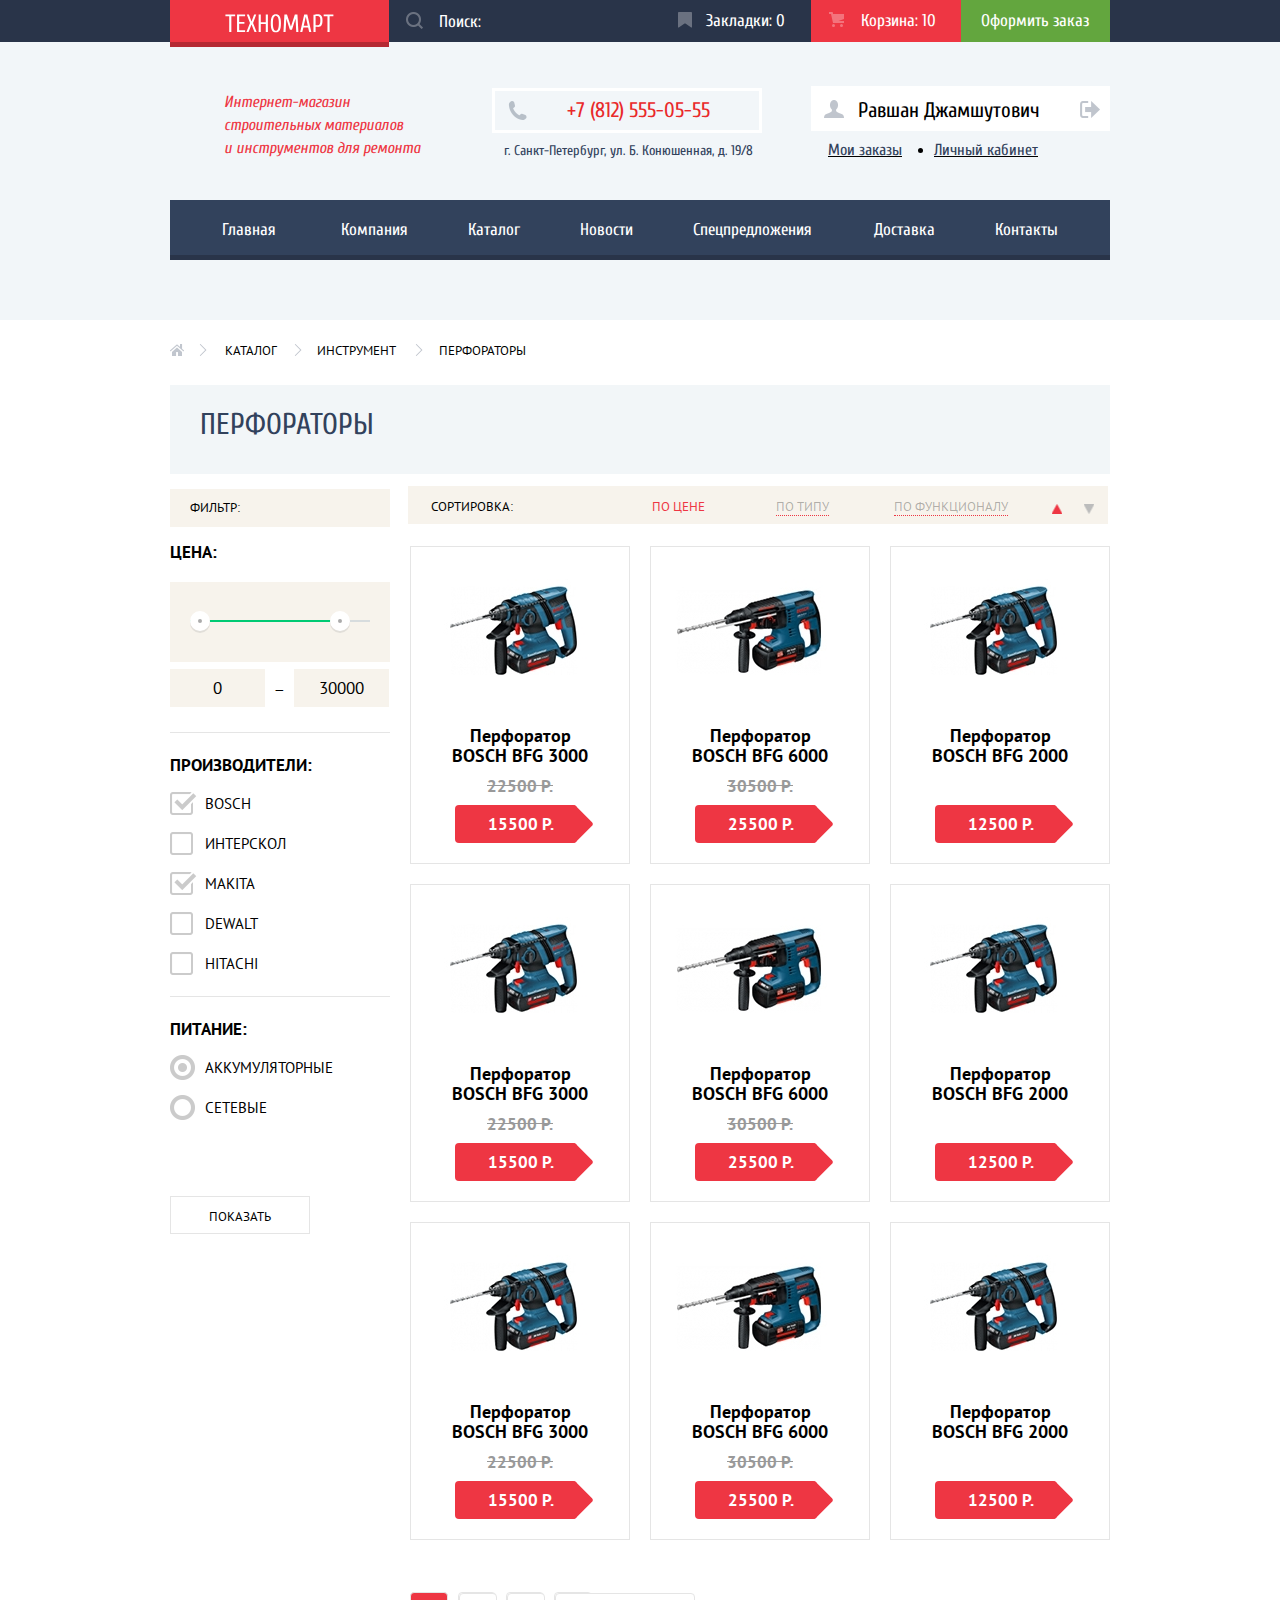
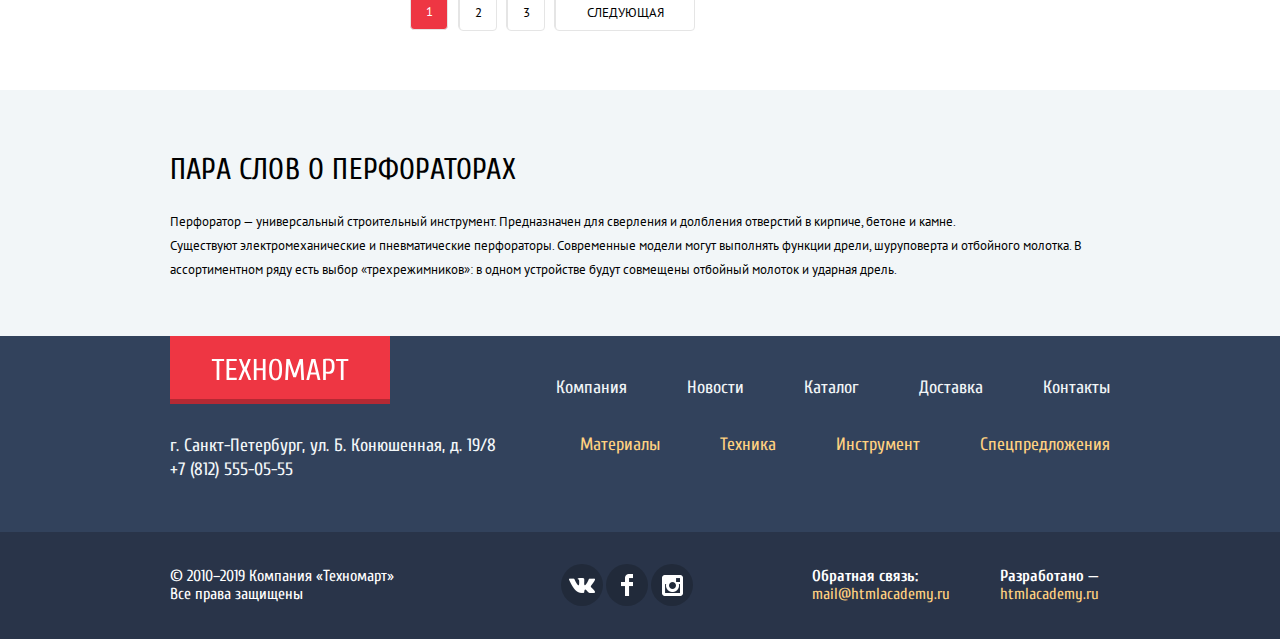
==== commit 407a2253: "изменены стили для элементов в фокусе" ====
--- a/catalog.html
+++ b/catalog.html
@@ -12,10 +12,10 @@
         <header class="page-header">
             <div class="page-header-top">
                 <div class="header-top-inner">
-                    <a class="header-logo" href="index.html">Техномарт</a>
+                    <a class="header-logo" href="index.html" tabindex="0">Техномарт</a>
                     <form class="search-form">
                         <input type="search" name="search" class="header-search" placeholder="Поиск:">
-                        <button type="submit" class="search-button" name="search-button">Искать</button>
+                        <button type="submit" class="search-button" name="search-button" tabindex="-1">Искать</button>
                     </form>
                     <a class="header-bookmarks" href="#">Закладки: <span id="bookmarks">0</span></a>
                     <a class="header-cart not-empty" href="#">Корзина: <span id="cart">10</span></a>
@@ -33,7 +33,7 @@
                 <section class="header-user">
                     <p class="user-name">
                         <a class="name" href="#">Равшан Джамшутович</a>
-                        <a class="user-logaut-link">Выход</a>
+                        <a class="user-logaut-link" tabindex="0">Выход</a>
                     </p>
                 <ul class="user-navigation-login">    
                     <li><a class="user-orders" href="#">Мои заказы</a></li>
@@ -43,13 +43,13 @@
             </div>
             <nav class="header-navigation">
                 <ul class="site-navigation">
-                    <li><a href="index.html">Главная</a></li>
-                    <li><a href="#">Компания</a></li>
-                    <li><a href="#">Каталог</a></li>
-                    <li><a href="#">Новости</a></li>
-                    <li><a href="#">Спецпредложения</a></li>
-                    <li><a href="#">Доставка</a></li>
-                    <li><a href="#">Контакты</a></li>
+                    <li><a href="index.html" class="site-navigation-link">Главная</a></li>
+                    <li><a href="#" class="site-navigation-link">Компания</a></li>
+                    <li><a href="#" class="site-navigation-link">Каталог</a></li>
+                    <li><a href="#" class="site-navigation-link">Новости</a></li>
+                    <li><a href="#" class="site-navigation-link">Спецпредложения</a></li>
+                    <li><a href="#" class="site-navigation-link">Доставка</a></li>
+                    <li><a href="#" class="site-navigation-link">Контакты</a></li>
                 </ul>
             </nav>
         </header>
@@ -175,13 +175,13 @@
                                     </a>
                                 </h3>
                                 <p class="catalog-item-image">
-                                    <a class="item-img-link" href="#">
+                                    <a class="item-img-link" href="#" tabindex="-1">
                                         <img src="img/Perforator_3000.jpg" width="218" height="170" alt="Перфоратор BOSCH
                                         BFG 3000">
                                     </a>
                                 </p>
                                 <p class="catalog-item-cart">
-                                    <a class="button item-in-cart" href="#">Купить</a>
+                                    <a class="button item-in-cart" href="order.html">Купить</a>
                                     <button type="button" class="button item-in-bookmarks">В закладки</button>
                                 </p>
                                 <p class="catalog-item-price">
@@ -197,13 +197,13 @@
                                     </a>
                                 </h3>
                                 <p class="catalog-item-image">
-                                    <a class="item-img-link" href="#">
+                                    <a class="item-img-link" href="#" tabindex="-1">
                                         <img src="img/Perforator_6000.jpg" width="218" height="170" alt="Перфоратор BOSCH
                                         BFG 6000">
                                     </a>
                                 </p>
                                 <p class="catalog-item-cart">
-                                    <a class="item-in-cart"  href="#">Купить</a>
+                                    <a class="item-in-cart"  href="order.html">Купить</a>
                                     <button type="button" class="item-in-bookmarks">В закладки</button>
                                 </p>
                                 <p class="catalog-item-price">
@@ -219,13 +219,13 @@
                                     </a>
                                 </h3>
                                 <p class="catalog-item-image">
-                                    <a class="item-img-link" href="#">
+                                    <a class="item-img-link" href="#" tabindex="-1">
                                         <img src="img/Perforator_2000.jpg" width="218" height="170" alt="Перфоратор BOSCH
                                         BFG 2000">
                                     </a>
                                 </p>
                                 <p class="catalog-item-cart">
-                                    <a class="item-in-cart"  href="#">Купить</a>
+                                    <a class="item-in-cart"  href="order.html">Купить</a>
                                     <button type="button" class="item-in-bookmarks">В закладки</button>
                                 </p>
                                 <p class="catalog-item-price no-old-price">
@@ -240,13 +240,13 @@
                                     </a>
                                 </h3>
                                 <p class="catalog-item-image">
-                                    <a class="item-img-link" href="#">
+                                    <a class="item-img-link" href="#" tabindex="-1">
                                         <img src="img/Perforator_3000.jpg" width="218" height="170" alt="Перфоратор BOSCH
                                         BFG 3000">
                                     </a>
                                 </p>
                                 <p class="catalog-item-cart">
-                                    <a class="item-in-cart" href="#">Купить</a>
+                                    <a class="item-in-cart" href="order.html">Купить</a>
                                     <button type="button" class="item-in-bookmarks">В закладки</button>
                                 </p>
                                 <p class="catalog-item-price">
@@ -262,13 +262,13 @@
                                     </a>
                                 </h3>
                                 <p class="catalog-item-image">
-                                    <a class="item-img-link" href="#">
+                                    <a class="item-img-link" href="#" tabindex="-1">
                                         <img src="img/Perforator_6000.jpg" width="218" height="170" alt="Перфоратор BOSCH
                                         BFG 6000">
                                     </a>
                                 </p>
                                 <p class="catalog-item-cart">
-                                    <a class="item-in-cart"  href="#">Купить</a>
+                                    <a class="item-in-cart"  href="order.html">Купить</a>
                                     <button type="button" class="item-in-bookmarks">В закладки</button>
                                 </p>
                                 <p class="catalog-item-price">
@@ -284,13 +284,13 @@
                                     </a>
                                 </h3>
                                 <p class="catalog-item-image">
-                                    <a class="item-img-link" href="#">
+                                    <a class="item-img-link" href="#" tabindex="-1">
                                         <img src="img/Perforator_2000.jpg" width="218" height="170" alt="Перфоратор BOSCH
                                         BFG 2000">
                                     </a>
                                 </p>
                                 <p class="catalog-item-cart">
-                                    <a class="item-in-cart"  href="#">Купить</a>
+                                    <a class="item-in-cart"  href="order.html">Купить</a>
                                     <button type="button" class="item-in-bookmarks">В закладки</button>
                                 </p>
                                 <p class="catalog-item-price no-old-price">
@@ -305,13 +305,13 @@
                                     </a>
                                 </h3>
                                 <p class="catalog-item-image">
-                                    <a class="item-img-link" href="#">
+                                    <a class="item-img-link" href="#" tabindex="-1">
                                         <img src="img/Perforator_3000.jpg" width="218" height="170" alt="Перфоратор BOSCH
                                         BFG 3000">
                                     </a>
                                 </p>
                                 <p class="catalog-item-cart">
-                                    <a class="item-in-cart" href="#">Купить</a>
+                                    <a class="item-in-cart" href="order.html">Купить</a>
                                     <button type="button" class="item-in-bookmarks">В закладки</button>
                                 </p>
                                 <p class="catalog-item-price">
@@ -327,13 +327,13 @@
                                     </a>
                                 </h3>
                                 <p class="catalog-item-image">
-                                    <a class="item-img-link" href="#">
+                                    <a class="item-img-link" href="#" tabindex="-1">
                                         <img src="img/Perforator_6000.jpg" width="218" height="170" alt="Перфоратор BOSCH
                                         BFG 6000">
                                     </a>
                                 </p>
                                 <p class="catalog-item-cart">
-                                    <a class="item-in-cart"  href="#">Купить</a>
+                                    <a class="item-in-cart"  href="order.html">Купить</a>
                                     <button type="button" class="item-in-bookmarks">В закладки</button>
                                 </p>
                                 <p class="catalog-item-price">
@@ -349,13 +349,13 @@
                                     </a>
                                 </h3>
                                 <p class="catalog-item-image">
-                                    <a class="item-img-link" href="#">
+                                    <a class="item-img-link" href="#" tabindex="-1">
                                         <img src="img/Perforator_2000.jpg" width="218" height="170" alt="Перфоратор BOSCH
                                         BFG 2000">
                                     </a>
                                 </p>
                                 <p class="catalog-item-cart">
-                                    <a class="item-in-cart"  href="#">Купить</a>
+                                    <a class="item-in-cart"  href="order.html">Купить</a>
                                     <button type="button" class="item-in-bookmarks">В закладки</button>
                                 </p>
                                 <p class="catalog-item-price no-old-price">
@@ -388,7 +388,7 @@
                 <div class="logo-and-contacts">
                     <a class="footer-logo no-underline" href="index.html">Техномарт</a>
                     <p class="footer-contacts">
-                        г. Санкт-Петербург, ул. Б. Конюшенная, д. 19/8<br>
+                        г. Санкт-Петербург, ул. Б. Конюшенная, д. 19/8
                         +7 (812) 555-05-55
                     </p>
                 </div>
@@ -415,13 +415,13 @@
                         Все права защищены
                     </p>
                     <ul class="footer-social">
-                        <li><a class="social-button no-underline" href="#">Вконтакте</a></li>
-                        <li><a class="social-button no-underline" href="#">Фейсбук</a></li>
-                        <li><a class="social-button no-underline" href="#">Инстаграм</a></li>
+                        <li><a class="social-button-vk no-underline" href="#">Вконтакте</a></li>
+                        <li><a class="social-button-fb no-underline" href="#" tabindex="0">Фейсбук</a></li>
+                        <li><a class="social-button-inst no-underline" href="#" tabindex="0">Инстаграм</a></li>
                     </ul>
                     <p class="footer-feedback">
                         <b>Обратная связь:</b>
-                        <a class="feedback-email">mail@htmlacademy.ru</a>
+                        <a class="feedback-email" tabindex="0">mail@htmlacademy.ru</a>
                     </p>
                     <p class="footer-copyright">
                         <b>Разработано —</b>
@@ -434,7 +434,7 @@
             <div class="modal-in-cart-container">
                 <h3>Товар добавлен в корзину!</h3>
                 <p>
-                    <a class="button-red order-button" href="#">Оформить заказ</a>
+                    <a class="button-red order-button" href="order.html">Оформить заказ</a>
                     <button class="button return-to-catalog" type="button">Продолжить покупки</button>
                 </p>
                 <button type="button" class="modal-close modal-close-cart">Закрыть</button>
--- a/css/style.css
+++ b/css/style.css
@@ -182,8 +182,10 @@
     color: #ffffff;
 }
 
-.button-red:hover {
+.button-red:hover,
+.button-red:focus {
     background-color: #ca2c37;
+    outline: none;
 }
 
 .button-red:active {
@@ -385,8 +387,12 @@
 
 .header-top-inner .header-bookmarks:hover::before,
 .header-top-inner .header-bookmarks:hover:before,
+.header-top-inner .header-bookmarks:focus::before,
+.header-top-inner .header-bookmarks:focus:before,
 .header-top-inner .header-cart:hover::before,
-.header-top-inner .header-cart:hover:before {
+.header-top-inner .header-cart:hover:before,
+.header-top-inner .header-cart:focus::before,
+.header-top-inner .header-cart:focus:before {
     opacity: 1;
 }
 
@@ -399,8 +405,12 @@
 
 .header-top-inner .header-search:hover,
 .header-bookmarks:hover,
-.header-cart:hover {
+.header-cart:hover,
+.header-top-inner .header-search:focus,
+.header-bookmarks:focus,
+.header-cart:focus {
     background-color: #212a3a;
+    outline: none;
 }
 
 .header-bookmarks:active,
@@ -419,8 +429,11 @@
 }
 
 .header-logo:hover,
-.not-empty:hover {
+.not-empty:hover,
+.header-logo:focus,
+.not-empty:focus {
     background-color: #ca2c37;
+    outline: none;
 }
 
 .header-logo:active,
@@ -433,8 +446,10 @@
     background-color: #63a63e;
 }
 
-.header-order:hover {
+.header-order:hover,
+.header-order:focus {
     background-color: #5fbb2d;
+    outline: none;
 }
 
 .header-order:active {
@@ -450,7 +465,7 @@
         -ms-flex-align: start;
             align-items: flex-start;
     width: 960px;
-    height: 158px;
+    min-height: 158px;
     margin: 0 auto;
     padding: 0 10px;
     padding-top: 38px;
@@ -583,8 +598,11 @@
 .user-navigation .login:active::before,
 .user-navigation .login:active:before,
 .user-navigation .login:hover::before,
-.user-navigation .login:hover:before{
+.user-navigation .login:hover:before,
+.user-navigation .login:focus::before,
+.user-navigation .login:focus:before {
     opacity: 1;
+    outline: none;
 }
 
 .user-navigation .sing-up {
@@ -592,8 +610,10 @@
     text-align: center;
 }
 
-.user-navigation a:hover {
+.user-navigation a:hover,
+.user-navigation a:focus {
     color: #ee3643;
+    outline: none;
 }
 
 .user-navigation a:active {
@@ -629,6 +649,11 @@
     font-size: 0;
 }
 
+.header-user .name:focus,
+.header-user .user-logaut-link:focus {
+    outline: none;
+}
+
 .header-user .name::before,
 .header-user .name:before {
     content: "";
@@ -662,11 +687,16 @@
 .header-user .name:hover:before,
 .header-user .name:active::before,
 .header-user .name:active:before,
+.header-user .name:focus::before,
+.header-user .name:focus:before,
 .header-user .user-logaut-link:hover::before,
 .header-user .user-logaut-link:hover:before,
 .header-user .user-logaut-link:active::before,
-.header-user .user-logaut-link:active:before {
+.header-user .user-logaut-link:active:before,
+.header-user .user-logaut-link:focus::before,
+.header-user .user-logaut-link:focus:before {
     opacity: 1;
+    outline: none;
 }
 
 .user-navigation-login {
@@ -698,8 +728,10 @@
     color: #32425c;
 }
 
-.user-navigation-login a:hover {
+.user-navigation-login a:hover,
+.user-navigation-login a:focus {
     color: #ee3643;
+    outline: none;
 }
 
 /* header-navigation */
@@ -749,6 +781,9 @@
 
 
 .site-navigation a {
+    display: block;
+    width: inherit;
+    height: 100%;
     color: #ffffff;
 }
 
@@ -756,8 +791,10 @@
     color: #ffffff;
 }
 
-.site-navigation li:hover {
+.site-navigation li:hover,
+.site-navigation a:focus {
     background-color: #293449;
+    outline: none;
 }
 
 .site-navigation li:active {
@@ -935,8 +972,11 @@
 }
 
 .goods-categories-button:hover,
-.offers-button:hover {
+.offers-button:hover,
+.goods-categories-button:focus,
+.offers-button:focus {
     background-color: rgba(0%, 0%, 0%, 0.2);
+    outline: none;
 }
 
 .goods-categories-button:active,
@@ -1037,6 +1077,11 @@
 .goods-slider-radio ~ .slider-controls  label[for="slide-2"]::after {
     left: 578px;
     background-image: url(../img/icon-right.svg);
+}
+
+.goods-slider-radio:focus ~ .slider-controls  label::after,
+.goods-slider-radio:focus ~ .slider-controls  label::after {
+    opacity: 0.5;
 }
 
 .slider-inner {
@@ -1173,13 +1218,32 @@
     border: 1px solid #eaeaea;
 }
 
-.producers-item:hover {
+.producers-item::before,
+.producers-item:before,
+.producers-item a::before,
+.producers-item a:before {
+    content: "";
+    width: 220px;
+    height: 145px;
+    position: absolute;
+    top: 0;
+    left: 0;
+}
+
+.producers-item:hover::before,
+.producers-item:hover:before,
+.producers-item a:focus::before,
+.producers-item a:focus:before {
     -webkit-box-shadow: 0 10px 25px rgba(41, 52, 73, 0.5);
             box-shadow: 0 10px 25px rgba(41, 52, 73, 0.5);
 }
 
 .producers-item:active {
     opacity: 0.3;
+}
+
+.producers-item:active::before,
+.producers-item:active:before {
     -webkit-box-shadow: 0 4px 10px rgba(41, 52, 73, 0.5);
             box-shadow: 0 4px 10px rgba(41, 52, 73, 0.5);
 }
@@ -1284,8 +1348,15 @@
     background-color: #ffffff;
 }
 
+.servis-btn-1:focus ~ .servis-controls label[for="servis-btn-1"],
+.servis-btn-2:focus ~ .servis-controls label[for="servis-btn-2"],
+.servis-btn-3:focus ~ .servis-controls label[for="servis-btn-3"] {
+    opacity: 0.5;
+}
+
 .servis-inner {
     width: 648px;
+    height: 285px;
     margin: 0;
     margin-top: 68px;
     padding: 0;
@@ -1306,6 +1377,18 @@
     margin: 0;
     padding: 0;
     padding-left: 20px;
+}
+
+.servis-slide-1 p {
+    width: 275px;
+}
+
+.servis-slide-2 p {
+    width: 375px;
+}
+
+.servis-slide-3 p {
+    width: 280px;
 }
 
 .servis-slide h3 {
@@ -1335,19 +1418,19 @@
             transform: translate(-1296px);
 }
 
-.servis-slides .slide-1 {
+.servis-slides .servis-slide-1 {
     background-image: url(../img/servis-delivery.svg);
     background-position: 94.5% 95%;
     background-repeat: no-repeat;
 }
 
-.servis-slides .slide-2 {
+.servis-slides .servis-slide-2 {
     background-image: url(../img/servis-guarantee.svg);
     background-position: 99.2% 0%;
     background-repeat: no-repeat;
 }
 
-.servis-slides .slide-3 {
+.servis-slides .servis-slide-3 {
     background-image: url(../img/servis-credit.svg);
     background-position: 100% 0%;
     background-repeat: no-repeat;
@@ -1387,6 +1470,10 @@
     line-height: 24px;
 }
 
+.about-us p:nth-of-type(2) {
+    width: 400px;
+}
+
 .about-company {
     width: 570px;
 }
@@ -1429,6 +1516,16 @@
     padding: 0;
 }
 
+.about-contacts p {
+    width: 200px;
+}
+
+.contacts-map {
+    font-size: 0;
+    margin: 0;
+    padding: 0;
+}
+
 .contacts-map img {
     margin: 0;
     margin-bottom: 37px;
@@ -1461,6 +1558,15 @@
     position: relative;
 }
 
+.breadcrumbs a:focus {
+    outline: 2px solid #bdc6ca;
+    outline-offset: 1px;
+}
+
+.breadcrumbs a:active {
+    outline: none;
+}
+
 .breadcrumbs li:not(:last-child)::after,
 .breadcrumbs li:not(:last-child):after {
     content: "";
@@ -1490,6 +1596,21 @@
     background-image: url("../img/icon-home.svg");
     background-position: 50% 50%;
     background-repeat: no-repeat;
+}
+
+.breadcrumbs .index-link:focus {
+    outline: none;
+}
+
+.breadcrumbs .index-link:focus::before,
+.breadcrumbs .index-link:focus:before {
+    outline: 2px solid #bdc6ca;
+    outline-offset: 2px;
+}
+
+.breadcrumbs .index-link:active::before,
+.breadcrumbs .index-link:active:before {
+    outline: none;
 }
 
 .breadcrumbs li:nth-child(2) {
@@ -1611,6 +1732,10 @@
     background-color: #ffffff;
 }
 
+.filters .form-button-submit:focus {
+    outline: 2px solid #bdc6ca;
+}
+
 /* price-filter */
 .range {
     width: 220px;
@@ -1687,6 +1812,10 @@
     text-align: center;
 }
 
+.input-range-number:focus {
+    outline: 2px solid #bdc6ca;
+}
+
 .price-filter span {
     padding: 0 6px;
 }
@@ -1730,7 +1859,9 @@
 }
 
 .filter-input-checkbox:hover ~ label::before,
-.filter-input-checkbox:hover ~ label:before {
+.filter-input-checkbox:hover ~ label:before,
+.filter-input-checkbox:focus ~ label::before,
+.filter-input-checkbox:focus ~ label:before {
     opacity: 0.3;
 }
 
@@ -1763,7 +1894,9 @@
 }
 
 .filter-input-radio:hover ~ label::before,
-.filter-input-radio:hover ~ label:before {
+.filter-input-radio:hover ~ label:before,
+.filter-input-radio:focus ~ label::before,
+.filter-input-radio:focus ~ label:before {
     opacity: 0.3;
 }
 
@@ -1847,6 +1980,10 @@
     color: #ee3643;
 }
 
+.sort-input:focus + label {
+    border-bottom: 1px solid #ee3643;
+}
+
 .sort-filter .order {
     width: 45px;
     font-size: 0;
@@ -1874,6 +2011,12 @@
 .order-radio:hover + label:before {
     -webkit-filter: brightness(0);
             filter: brightness(0);
+}
+
+.order-radio:focus + label::before,
+.order-radio:focus + label:before {
+    outline: 1px solid #ee3643;
+    outline-offset: 2px;
 }
 
 .order-radio:checked + label::before,
@@ -1938,9 +2081,24 @@
     margin-bottom: 20px;
     position: relative;
     border: 1px solid #e5e5e5;
-}
-
-.catalog-item:hover {
+    z-index: 2;
+}
+
+.catalog-item::before,
+.catalog-item:before {
+    content: "";
+    width: 220px;
+    height: 318px;
+    margin: 0;
+    padding: 0;
+    position: absolute;
+    top: 0;
+    left: 0;
+    z-index: 0;
+}
+
+.catalog-item:hover::before,
+.catalog-item:hover:before {
     -webkit-box-shadow: 0 10px 25px rgba(41, 52, 73, 0.5);
             box-shadow: 0 10px 25px rgba(41, 52, 73, 0.5);
 }
@@ -1953,6 +2111,7 @@
     font-weight: 700;
     line-height: 20px;
     text-align: center;
+    z-index: 2;
 }
 
 .catalog-item .item-name {
@@ -1961,6 +2120,30 @@
 
 .catalog-item .item-name:visited {
     color: #000000;
+}
+
+.catalog-item .item-name:active,
+.catalog-item .item-name:focus {
+    outline: none;
+}
+
+.catalog-item .item-name::before,
+.catalog-item .item-name:before {
+    content: "";
+    width: 220px;
+    height: 318px;
+    margin: 0;
+    padding: 0;
+    position: absolute;
+    top: 0;
+    left: 0;
+    z-index: 0;
+}
+
+.catalog-item .item-name:focus::before,
+.catalog-item .item-name:focus:before {
+    -webkit-box-shadow: 0 10px 25px rgba(41, 52, 73, 0.5);
+            box-shadow: 0 10px 25px rgba(41, 52, 73, 0.5);
 }
 
 .catalog-item-image {
@@ -1968,6 +2151,7 @@
         -ms-flex-order: -1;
             order: -1;
     margin: 0;
+    z-index: 2;
 }
 
 .catalog-item-image img {
@@ -1990,6 +2174,7 @@
     margin-top: 11px;
     margin-bottom: 21px;
     text-align: center;
+    z-index: 2;
 }
 
 .catalog-item .price-old {
@@ -2053,6 +2238,7 @@
     font-weight: 400;
     line-height: 18px;
     text-align: center;
+    z-index: 2;
 }
 
 .catalog-item:hover > .catalog-item-cart {
@@ -2159,6 +2345,7 @@
     color: #000000;
 }
 
+.pagination-item a,
 .pagination-item {
     display: inline-block;
     width: 38px;
@@ -2173,15 +2360,17 @@
     border-radius: 4px;
 }
 
-.pagination-item:last-of-type {
+.pagination-item:last-of-type a {
     width: 140px;
 }
 
-.pagination-item:hover {
+.pagination-item a:hover,
+.pagination-item a:focus {
     border: 1px solid #bdc6ca;
-}
-
-.pagination-item:active {
+    outline: none;
+}
+
+.pagination-item a:active {
     border: 1px solid #ee3643;
 }
 
@@ -2263,6 +2452,10 @@
     background-color: #ee3643;
 }
 
+.footer-logo:focus {
+    outline: 2px solid #ba2732;
+}
+
 .footer-contacts {
     padding: 0;
     margin: 0;
@@ -2321,8 +2514,10 @@
     color: #ffd180;
 }
 
-.page-footer a:not(.no-underline):hover {
+.page-footer a:not(.no-underline):hover,
+.page-footer a:not(.no-underline):focus {
     text-decoration: underline;
+    outline: none;
 }
 
 .footer-site-navigation a:active,
@@ -2374,28 +2569,30 @@
     padding: 0;
 }
 
-.footer-social li {
+.footer-social a {
+    display: inline-block;
     width: 42px;
     height: 42px;
     font-size: 0;
     cursor: pointer;
+    vertical-align: top;
     background-color: #212a3a;
     border-radius: 50%;
 }
 
-.footer-social li:first-child {
+.footer-social .social-button-vk {
     background-image: url("../img/vk-icon.svg");
     background-position: 50% 50%;
     background-repeat: no-repeat;
 }
 
-.footer-social li:nth-child(2) {
+.footer-social .social-button-fb {
     background-image: url("../img/fb-icon.svg");
     background-position: 50% 50%;
     background-repeat: no-repeat;
 }
 
-.footer-social li:nth-child(3) {
+.footer-social .social-button-inst {
     background-image: url("../img/insta-icon.svg");
     background-position: 50% 50%;
     background-repeat: no-repeat;
@@ -2405,9 +2602,11 @@
     color: #ffffff;
 }
 
-.footer-social li:hover,
-.footer-social li:active {
+.footer-social a:hover,
+.footer-social a:active,
+.footer-social a:focus {
     background-color: #ee3643;
+    outline: none;
 }
 
 .footer-feedback {
@@ -2436,6 +2635,7 @@
 .feedback-email:active,
 .footer-copyright a:active {
     color: #ee3643;
+    text-decoration: none;
 }
 
 /* styles for modal windows */
@@ -2719,35 +2919,11 @@
     }
 
     /* styles for order-sort radio-inputs */
-    .order-option label::before,
-    .order-option label:before {
-        content: "";
-        width: 10px;
-        height: 11px;
-        position: absolute;
-        background-position: 50% 50%;
-        background-repeat: no-repeat;
-        cursor: pointer;
+    .order-option .label-ask::before,
+    .order-option .label-ask:before,
+    .order-option .label-desk::before,
+    .order-option .label-desk:before {
         opacity: 0.3;
-    }
-
-    .order-radio-asc:not(:checked) ~ .label-asc::before,
-    .order-radio-asc:not(:checked) ~ .label-asc:before {
-        top: -4px;
-        left: -3px;
-        background-image: url("../img/icon-up-dir-black.png");
-    }
-
-    .order-radio-desc:not(:checked) ~ .label-desc::before,
-    .order-radio-desc:not(:checked) ~ .label-desc:before {
-        top: -4px;
-        left: 29px;
-        background-image: url("../img/icon-down-dir-black.png");
-    }
-
-    .order-radio:hover + label::before,
-    .order-radio:hover + label:before {
-        opacity: 1;
     }
 
     .order-radio-asc:checked ~ .label-asc::before,
@@ -2761,4 +2937,21 @@
         background-image: url("../img/icon-down-dir.png");
         opacity: 1;
     }
+
+    .order-radio-asc ~ .label-asc::before,
+    .order-radio-asc ~ .label-asc:before {
+        background-image: url("../img/icon-up-dir-black.png");
+    }
+
+    .order-radio-desc ~ .label-desc::before,
+    .order-radio-desc ~ .label-desc:before {
+        background-image: url("../img/icon-down-dir-black.png");
+    }
+
+    .order-radio-ask:hover ~ .label-ask::before,
+    .order-radio-ask:hover ~ .label-ask:before,
+    .order-radio-desk:hover ~ .label-desk::before,
+    .order-radio-desk:hover ~ .label-desk:before {
+        opacity: 1;
+    }
 }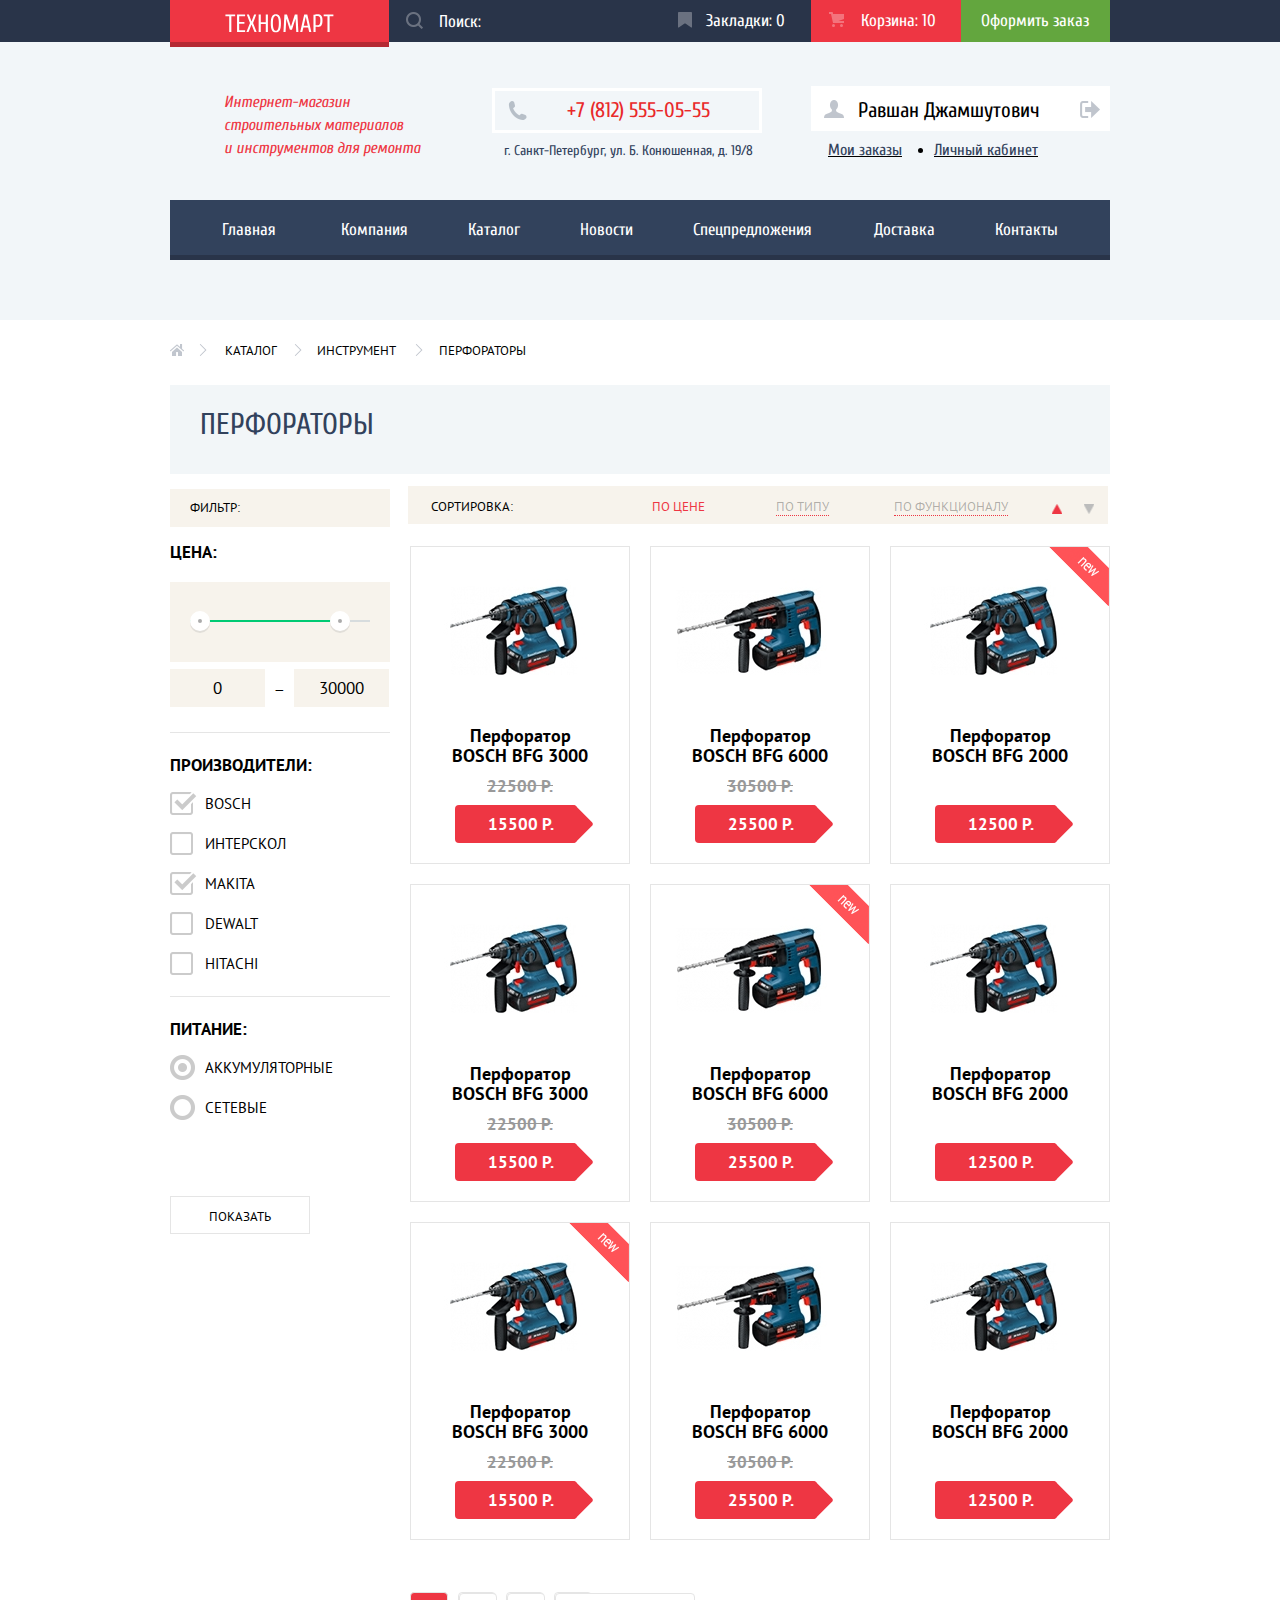
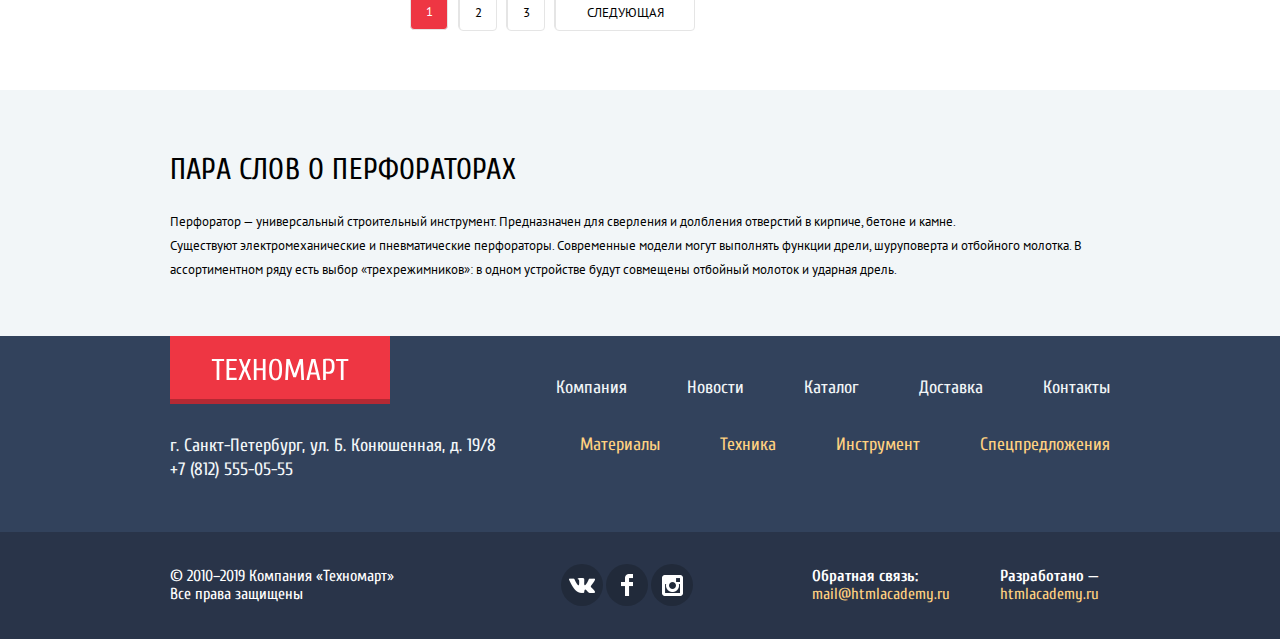
==== commit dfbb8df3: "переименованы некоторые файлы, исправлено состояние карточки товара при наведении, убран крестик из " ====
--- a/catalog.html
+++ b/catalog.html
@@ -4,7 +4,7 @@
         <meta charset="utf-8">
         <title>Техномарт: каталог</title>
         <link href="css/normalize.css" rel="stylesheet">
-        <link href="css/style.css" rel="stylesheet">
+        <link href="css/style.min.css" rel="stylesheet">
         <link href="https://fonts.googleapis.com/css?family=Cuprum:400,400i,700&display=swap&subset=cyrillic" rel="stylesheet">
         <link href="https://fonts.googleapis.com/css?family=PT+Sans:400,700&display=swap&subset=cyrillic" rel="stylesheet">
     </head>
@@ -176,7 +176,7 @@
                                 </h3>
                                 <p class="catalog-item-image">
                                     <a class="item-img-link" href="#" tabindex="-1">
-                                        <img src="img/Perforator_3000.jpg" width="218" height="170" alt="Перфоратор BOSCH
+                                        <img src="img/perforator_3000.jpg" width="218" height="170" alt="Перфоратор BOSCH
                                         BFG 3000">
                                     </a>
                                 </p>
@@ -198,7 +198,7 @@
                                 </h3>
                                 <p class="catalog-item-image">
                                     <a class="item-img-link" href="#" tabindex="-1">
-                                        <img src="img/Perforator_6000.jpg" width="218" height="170" alt="Перфоратор BOSCH
+                                        <img src="img/perforator_6000.jpg" width="218" height="170" alt="Перфоратор BOSCH
                                         BFG 6000">
                                     </a>
                                 </p>
@@ -220,7 +220,7 @@
                                 </h3>
                                 <p class="catalog-item-image">
                                     <a class="item-img-link" href="#" tabindex="-1">
-                                        <img src="img/Perforator_2000.jpg" width="218" height="170" alt="Перфоратор BOSCH
+                                        <img src="img/perforator_2000.jpg" width="218" height="170" alt="Перфоратор BOSCH
                                         BFG 2000">
                                     </a>
                                 </p>
@@ -241,7 +241,7 @@
                                 </h3>
                                 <p class="catalog-item-image">
                                     <a class="item-img-link" href="#" tabindex="-1">
-                                        <img src="img/Perforator_3000.jpg" width="218" height="170" alt="Перфоратор BOSCH
+                                        <img src="img/perforator_3000.jpg" width="218" height="170" alt="Перфоратор BOSCH
                                         BFG 3000">
                                     </a>
                                 </p>
@@ -263,7 +263,7 @@
                                 </h3>
                                 <p class="catalog-item-image">
                                     <a class="item-img-link" href="#" tabindex="-1">
-                                        <img src="img/Perforator_6000.jpg" width="218" height="170" alt="Перфоратор BOSCH
+                                        <img src="img/perforator_6000.jpg" width="218" height="170" alt="Перфоратор BOSCH
                                         BFG 6000">
                                     </a>
                                 </p>
@@ -285,7 +285,7 @@
                                 </h3>
                                 <p class="catalog-item-image">
                                     <a class="item-img-link" href="#" tabindex="-1">
-                                        <img src="img/Perforator_2000.jpg" width="218" height="170" alt="Перфоратор BOSCH
+                                        <img src="img/perforator_2000.jpg" width="218" height="170" alt="Перфоратор BOSCH
                                         BFG 2000">
                                     </a>
                                 </p>
@@ -306,7 +306,7 @@
                                 </h3>
                                 <p class="catalog-item-image">
                                     <a class="item-img-link" href="#" tabindex="-1">
-                                        <img src="img/Perforator_3000.jpg" width="218" height="170" alt="Перфоратор BOSCH
+                                        <img src="img/perforator_3000.jpg" width="218" height="170" alt="Перфоратор BOSCH
                                         BFG 3000">
                                     </a>
                                 </p>
@@ -328,7 +328,7 @@
                                 </h3>
                                 <p class="catalog-item-image">
                                     <a class="item-img-link" href="#" tabindex="-1">
-                                        <img src="img/Perforator_6000.jpg" width="218" height="170" alt="Перфоратор BOSCH
+                                        <img src="img/perforator_6000.jpg" width="218" height="170" alt="Перфоратор BOSCH
                                         BFG 6000">
                                     </a>
                                 </p>
@@ -350,7 +350,7 @@
                                 </h3>
                                 <p class="catalog-item-image">
                                     <a class="item-img-link" href="#" tabindex="-1">
-                                        <img src="img/Perforator_2000.jpg" width="218" height="170" alt="Перфоратор BOSCH
+                                        <img src="img/perforator_2000.jpg" width="218" height="170" alt="Перфоратор BOSCH
                                         BFG 2000">
                                     </a>
                                 </p>
--- a/css/style.min.css
+++ b/css/style.min.css
@@ -0,0 +1 @@
+@-webkit-keyframes bounce{0%{-webkit-transform:translateY(-2000px);transform:translateY(-2000px)}70%{-webkit-transform:translateY(30px);transform:translateY(30px)}90%{-webkit-transform:translateY(-10px);transform:translateY(-10px)}to{-webkit-transform:translateY(0);transform:translateY(0)}}@keyframes bounce{0%{-webkit-transform:translateY(-2000px);transform:translateY(-2000px)}70%{-webkit-transform:translateY(30px);transform:translateY(30px)}90%{-webkit-transform:translateY(-10px);transform:translateY(-10px)}to{-webkit-transform:translateY(0);transform:translateY(0)}}@-webkit-keyframes shake{0%,to{-webkit-transform:translateX(0);transform:translateX(0)}10%,30%,50%,70%,90%{-webkit-transform:translateX(-10px);transform:translateX(-10px)}20%,40%,60%,80%{-webkit-transform:translateX(10px);transform:translateX(10px)}}@keyframes shake{0%,to{-webkit-transform:translateX(0);transform:translateX(0)}10%,30%,50%,70%,90%{-webkit-transform:translateX(-10px);transform:translateX(-10px)}20%,40%,60%,80%{-webkit-transform:translateX(10px);transform:translateX(10px)}}html{-webkit-box-sizing:border-box;box-sizing:border-box}*,::after,::before{-webkit-box-sizing:inherit;box-sizing:inherit}body{min-width:960px;padding:0;margin:0;font-family:"PT Sans",Arial,sans-serif;font-size:13px;line-height:18px;font-weight:400;color:#000;background-color:#fff;background-image:url(../img/white-bg.jpg);background-position:top center;background-repeat:no-repeat}.container{width:960px;margin:0 auto;padding:0 10px}a{text-decoration:none}img{max-width:100%;height:auto}.visually-hidden{position:absolute;width:1px;height:1px;margin:-1px;padding:0;border:0;white-space:nowrap;-webkit-clip-path:inset(100%);clip-path:inset(100%);clip:rect(0 0 0 0);overflow:hidden}.new::after,.new:after{content:"";width:60px;height:59px;position:absolute;top:0;right:0;background-image:url(../img/new_flag.png);background-position:50% 50%;background-repeat:no-repeat;z-index:2}.button-red{display:inline-block;height:38px;padding-top:13px;font-family:'Cuprum',Arial,sans-serif;color:#fff;font-size:14px;font-weight:400;line-height:14px;text-align:center;vertical-align:top;text-transform:uppercase;background-color:#ee3643;border-radius:3px}.button-red:visited,.header-top-inner a:visited{color:#fff}.button-red:focus,.button-red:hover{background-color:#ca2c37;outline:0}.button-red:active{background-color:#ba2732}.page-header,.page-header-top{padding:0;margin:0;min-width:960px}.page-header{display:-webkit-box;display:-ms-flexbox;display:flex;-webkit-box-orient:vertical;-webkit-box-direction:normal;-ms-flex-direction:column;flex-direction:column;min-height:320px;font-family:'Cuprum',Arial,sans-serif;background-image:url(../img/header-bg.jpg);background-position:top center;background-repeat:no-repeat;background-color:#f2f6f8}.page-header-top{background-color:#293449}.header-top-inner{display:-webkit-box;display:-ms-flexbox;display:flex;width:960px;height:42px;margin:0 auto;padding:0 10px}.header-top-inner a{margin:0;padding:0;width:150px;font-size:17px;line-height:42px;color:#fff}.header-top-inner .header-logo{width:220px;height:47px;font-size:0;cursor:pointer;background-image:url(../img/header-logo.svg);background-position:50% 50%;background-repeat:no-repeat;background-color:#ee3643;-webkit-box-shadow:inset 0 -5px 0 rgba(0,0,0,.24);box-shadow:inset 0 -5px 0 rgba(0,0,0,.24)}.header-top-inner .search-form{margin:0;padding:0;position:relative;border:0}.header-top-inner .header-search{width:270px;height:100%;padding-left:50px;font-family:'Cuprum',Arial,sans-serif;font-size:17px;font-weight:400;line-height:18px;color:#fff;background-color:#293449;border:0;-webkit-appearance:none}.header-top-inner .header-search::-webkit-input-placeholder{color:#fff;opacity:1}.header-top-inner .header-search:-ms-input-placeholder,.header-top-inner .header-search::-ms-input-placeholder{color:#fff;opacity:1}.header-top-inner .header-search::placeholder{color:#fff;opacity:1}.header-top-inner .header-search:focus::-webkit-input-placeholder{color:#000;opacity:1}.header-top-inner .header-search:focus:-ms-input-placeholder,.header-top-inner .header-search:focus::-ms-input-placeholder{color:#000;opacity:1}.header-top-inner .header-search:focus::placeholder{color:#000;opacity:1}.header-top-inner .header-search::-ms-clear{display:none}.header-top-inner .header-search::-webkit-search-cancel-button{display:none}.header-top-inner .search-button{width:0;height:0;margin:0;padding:0;font-size:0;border:0;cursor:pointer}.header-top-inner .search-button::before,.header-top-inner .search-button:before{content:"";width:17px;height:17px;position:absolute;top:12px;left:17px;background-image:url(../img/icon-search-focus.png);background-position:50% 50%;background-repeat:no-repeat;-webkit-filter:brightness(0) invert(1);filter:brightness(0) invert(1);opacity:.3}.header-search:hover~.search-button::before,.header-search:hover~.search-button:before,.search-button:hover::before,.search-button:hover:before{opacity:1}.header-search:focus~.search-button::before,.header-search:focus~.search-button:before{-webkit-filter:brightness(1) invert(0);filter:brightness(1) invert(0);opacity:1}.header-top-inner .header-bookmarks{padding-left:45px;position:relative}.header-top-inner .header-cart{padding-left:50px;position:relative}.header-top-inner .header-bookmarks::before,.header-top-inner .header-bookmarks:before,.header-top-inner .header-cart::before,.header-top-inner .header-cart:before{content:"";width:14px;height:16px;position:absolute;top:12px;left:17px;background-image:url(../img/icon-bookmark.svg);background-position:50% 50%;background-repeat:no-repeat;opacity:.3}.header-top-inner .header-cart::before,.header-top-inner .header-cart:before{width:15px;height:15px;left:18px;background-image:url(../img/icon-cart.svg)}.header-top-inner .header-bookmarks:focus::before,.header-top-inner .header-bookmarks:focus:before,.header-top-inner .header-bookmarks:hover::before,.header-top-inner .header-bookmarks:hover:before,.header-top-inner .header-cart:focus::before,.header-top-inner .header-cart:focus:before,.header-top-inner .header-cart:hover::before,.header-top-inner .header-cart:hover:before{opacity:1}.header-top-inner .header-bookmarks:active::before,.header-top-inner .header-bookmarks:active:before,.header-top-inner .header-cart:active::before,.header-top-inner .header-cart:active:before{opacity:.5}.header-bookmarks:hover,.header-cart:hover,.header-top-inner .header-search:hover{background-color:#212a3a;outline:0}.header-top-inner .header-search:focus{outline:0}.header-bookmarks:focus,.header-cart:focus{background-color:#212a3a;outline:0}.header-bookmarks:active,.header-cart:active{opacity:.6;background-color:#161d29}.header-top-inner .header-search:focus{background-color:#fff;color:#000}.not-empty{background-color:#ee3643}.header-logo:focus,.header-logo:hover,.not-empty:focus,.not-empty:hover{background-color:#ca2c37;outline:0}.header-logo:active,.not-empty:active{background-color:#ba2732}.header-order{text-align:center;background-color:#63a63e}.header-order:focus,.header-order:hover{background-color:#5fbb2d;outline:0}.header-order:active{background-color:#518534}.page-header-info{display:-webkit-box;display:-ms-flexbox;display:flex;-webkit-box-align:start;-ms-flex-align:start;align-items:flex-start;width:960px;min-height:158px;margin:0 auto;padding:38px 10px 0}.page-header-title{width:251px;padding-left:54px;margin-right:71px;color:#ee3643;font-size:16px;font-style:italic;line-height:23px;font-weight:400}.header-contacts{width:270px;margin:8px 0 0;padding:0}.header-contacts .phone{display:inline-block;width:270px;min-height:45px;margin-bottom:6px;padding-left:23px;position:relative;color:#e9292a;font-size:21px;font-weight:400;line-height:39px;text-align:center;vertical-align:top;border:3px solid #fff}.header-contacts .phone::before,.header-contacts .phone:before,.user-navigation .login::before,.user-navigation .login:before{content:"";width:19px;height:19px;position:absolute;top:10px;left:13px;background-image:url(../img/icon-phone.svg);background-position:50% 50%;background-repeat:no-repeat}.header-contacts .address{padding-left:12px;color:#32425c;font-size:14px;font-weight:400;line-height:24px;text-align:center}.page-header-info .header-user,.page-header-info .user-navigation{margin-left:auto}.user-name .name,.user-navigation a{color:#000;font-size:21px;font-weight:400;line-height:21px}.user-name .name:visited,.user-navigation a:visited{color:#000}.user-navigation .login,.user-navigation .sing-up{background-color:#fefeff;display:inline-block;height:45px;line-height:45px;vertical-align:top;color:#000}.user-navigation{display:-webkit-box;display:-ms-flexbox;display:flex;-webkit-box-pack:justify;-ms-flex-pack:justify;justify-content:space-between;width:281px;margin:6px 0 0;padding:0;list-style:none}.user-navigation .login{width:121px;padding-left:48px;position:relative}.user-navigation .login::before,.user-navigation .login:before{width:20px;height:17px;top:14px;left:14px;background-image:url(../img/icon-login.svg);opacity:.3}.header-user .name:active::before,.header-user .name:active:before,.header-user .name:focus::before,.header-user .name:focus:before,.header-user .name:hover:before,.header-user .user-logaut-link:active::before,.header-user .user-logaut-link:active:before,.header-user .user-logaut-link:focus::before,.header-user .user-logaut-link:focus:before,.header-user .user-logaut-link:hover::before,.header-user .user-logaut-link:hover:before,.user-navigation .login:active::before,.user-navigation .login:active:before,.user-navigation .login:focus::before,.user-navigation .login:focus:before,.user-navigation .login:hover::before,.user-navigation .login:hover:before{opacity:1;outline:0}.user-navigation .sing-up{width:150px;text-align:center}.user-navigation a:focus,.user-navigation a:hover{color:#ee3643;outline:0}.header-user{margin-top:6px}.header-user .user-name{display:inline-block;width:299px;height:45px;margin:0 0 10px;padding:14px 0 0 47px;position:relative;vertical-align:top;background-color:#fff}.header-user:active,.user-navigation a:active{opacity:.3;color:#000}.header-user .user-logaut-link{font-size:0}.header-user .name:focus,.header-user .user-logaut-link:focus{outline:0}.header-user .name::before,.header-user .name:before{content:"";width:20px;height:18px;position:absolute;top:14px;left:13px;background-image:url(../img/icon-user.svg);background-position:50% 50%;background-repeat:no-repeat;opacity:.3}.header-user .user-logaut-link::before,.header-user .user-logaut-link:before{content:"";width:20px;height:17px;position:absolute;top:15px;right:10px;cursor:pointer;background-image:url(../img/icon-logout.svg);background-position:50% 50%;background-repeat:no-repeat;opacity:.3}.user-navigation-login{display:-webkit-box;display:-ms-flexbox;display:flex;-webkit-box-pack:justify;-ms-flex-pack:justify;justify-content:space-between;width:227px;margin:0;padding:0 0 0 17px;font-size:16px;font-weight:400;line-height:18px;text-decoration:underline}.user-navigation-login li:first-child{list-style:none}.user-navigation-login a,.user-navigation-login a:visited{color:#32425c}.user-navigation-login a:focus,.user-navigation-login a:hover{color:#ee3643;outline:0}.header-navigation{width:960px;min-height:60px;margin:0 auto;padding:0 10px}.site-navigation{display:-webkit-box;display:-ms-flexbox;display:flex;max-width:940px;margin:0;padding:0;list-style:none;-webkit-box-shadow:inset 0 -5px 0 #293449;box-shadow:inset 0 -5px 0 #293449;background-color:#32425c}.site-navigation li{display:inline-block;min-height:60px;padding:0 30px;font-size:17px;font-weight:400;line-height:60px;text-align:center;vertical-align:top}.site-navigation li:first-child{padding-left:52px;padding-right:35px}.site-navigation li:nth-child(5){padding-right:32px}.site-navigation li:last-child{padding-right:55px}.site-navigation a{display:block;width:inherit;height:100%;color:#fff}.goods-and-offers .button,.goods-and-offers .button:visited,.site-navigation a:visited{color:#fff}.site-navigation a:focus,.site-navigation li:hover{background-color:#293449;outline:0}.site-navigation li:active{background-color:#1d2739}.goods-and-offers,.goods-categories,.offers{display:-webkit-box;display:-ms-flexbox;display:flex;-webkit-box-pack:justify;-ms-flex-pack:justify;justify-content:space-between}.goods-and-offers{-ms-flex-wrap:wrap;flex-wrap:wrap;font-family:'Cuprum',Arial,sans-serif;font-size:14px;font-weight:400;line-height:18px;text-transform:uppercase}.goods-categories,.offers{padding:0;list-style:none}.offers{margin:0}.goods-categories{width:940px;margin:0 0 20px}.offers{-webkit-box-orient:vertical;-webkit-box-direction:normal;-ms-flex-direction:column;flex-direction:column;min-height:266px}.goods-categories li,.offers li{width:300px;height:123px;position:relative}.categories-materials{background-color:#ffbf47}.categories-materials::before{content:"";width:44px;height:65px;position:absolute;top:31px;right:43px;background-image:url(../img/materials.svg);background-position:50% 50%;background-repeat:no-repeat}.categories-tools{background-color:#3bbce3}.categories-technics::before,.categories-tools::before,.offers-delivery::before,.offers-discount::before{content:"";width:75px;height:61px;position:absolute;top:33px;right:28px;background-image:url(../img/instrument.svg);background-position:50% 50%;background-repeat:no-repeat}.categories-technics{background-color:#dc91d8}.categories-technics::before,.offers-delivery::before,.offers-discount::before{width:78px;height:62px;top:31px;right:31px;background-image:url(../img/technics.svg)}.offers-discount{background-color:#8ed78f}.offers-delivery::before,.offers-discount::before{width:59px;height:72px;top:26px;right:45px;background-image:url(../img/sales.svg)}.offers-delivery{background-color:#ffc047}.offers-delivery::before{width:78px;height:63px;top:32px;right:31px;background-image:url(../img/delivery.svg)}.goods-categories h3,.offers h3{margin:21px 0 0 22px;font-size:24px;font-weight:700;line-height:30px;text-transform:none;color:#fff}.goods-categories-button,.offers-button{display:inline-block;width:135px;height:38px;margin-top:11px;margin-left:24px;line-height:38px;text-align:center;vertical-align:top;background-color:rgba(0,0,0,.1)}.goods-categories-button:focus,.goods-categories-button:hover,.offers-button:focus,.offers-button:hover{background-color:rgba(0,0,0,.2);outline:0}.goods-categories-button:active,.offers-button:active{background-color:rgba(0,0,0,.3)}.goods-and-offers{min-height:520px;margin-top:0;margin-bottom:0;padding-top:59px;padding-bottom:53px}.slider{width:620px;height:266px;margin:0;padding:0;position:relative}.slider h3,.slider p{margin:0;padding:0;font-size:36px;font-weight:700;line-height:36px;color:#fff}.slider p{font-size:18px;font-weight:400;line-height:24px;text-transform:none}.slider-controls{width:0;height:0}.slider-controls label{width:0;height:0;font-size:0}.goods-slider-radio~.slider-controls label::before,.goods-slider-radio~.slider-controls label:before{content:"";width:10px;height:10px;position:absolute;bottom:36px;left:295px;cursor:pointer;border:2px solid #fff;border-radius:50%;background-color:#fff;z-index:2}.goods-slider-radio~.slider-controls label[for=slide-2]::before,.goods-slider-radio~.slider-controls label[for=slide-2]:before{left:315px}.slider-btn-1:checked~.slider-controls label[for=slide-1]::before,.slider-btn-1:checked~.slider-controls label[for=slide-1]:before,.slider-btn-2:checked~.slider-controls label[for=slide-2]::before,.slider-btn-2:checked~.slider-controls label[for=slide-2]:before{background-color:#ee3643}.goods-slider-radio~.slider-controls label::after{content:"";width:22px;height:40px;position:absolute;top:114px;left:25px;cursor:pointer;background-image:url(../img/icon-left.svg);background-position:50% 50%;background-repeat:no-repeat;z-index:2}.goods-slider-radio~.slider-controls label[for=slide-2]::after{left:578px;background-image:url(../img/icon-right.svg)}.goods-slider-radio:focus~.slider-controls label::after{opacity:.5}.slider-inner{overflow:hidden}.slider-slides,.slider-slides .slider-slide{width:200%;height:266px;margin:0;padding:0}.slider-slides .slider-slide{float:left;width:620px;position:relative;background-color:#221713;background-position:0 0;background-repeat:no-repeat}.slider-slides .slide-1{background-image:url(../img/slide-2.jpg)}.slider-slides .slide-2{background-image:url(../img/slide-1.jpg)}.slider-slide .slide-description{padding-top:25px;padding-left:25px;position:absolute;z-index:2}.slider-slide img{position:relative;top:0;left:0}.slider-btn-1:checked~.slider-inner .slider-slides{-webkit-transform:translate(0);-ms-transform:translate(0);transform:translate(0)}.slider-btn-2:checked~.slider-inner .slider-slides{-webkit-transform:translate(-620px);-ms-transform:translate(-620px);transform:translate(-620px)}.slider-button{width:195px;position:absolute;bottom:22px;left:25px}.catalog-popular ul,.popular-producers ul,.section-header{display:-webkit-box;display:-ms-flexbox;display:flex;-webkit-box-pack:justify;-ms-flex-pack:justify;justify-content:space-between}.section-header{-webkit-box-align:center;-ms-flex-align:center;align-items:center;width:940px;height:89px;padding-left:26px;padding-right:25px;font-family:'Cuprum',Arial,sans-serif;color:#fff;font-size:14px;font-weight:400;line-height:18px;text-transform:uppercase;background-color:#f9f5f0}.section-header h2{color:#32425c;font-size:30px;font-weight:400;line-height:30px}.section-header .button-red{width:253px}.catalog-popular ul,.popular-producers ul{-ms-flex-wrap:wrap;flex-wrap:wrap;margin:0;padding:0;list-style:none}.catalog-popular-list .catalog-item{margin-top:20px;margin-bottom:0}.popular-producers{margin-bottom:85px;margin-top:20px}.producers-item{width:220px;height:145px;margin-top:20px;position:relative;text-align:center;border:1px solid #eaeaea}.producers-item a::before,.producers-item a:before,.producers-item::before,.producers-item:before{content:"";width:220px;height:145px;position:absolute;top:0;left:0}.producers-item a:focus::before,.producers-item a:focus:before,.producers-item:hover::before,.producers-item:hover:before{-webkit-box-shadow:0 10px 25px rgba(41,52,73,.5);box-shadow:0 10px 25px rgba(41,52,73,.5)}.producers-item:active{opacity:.3}.producers-item:active::before,.producers-item:active:before{-webkit-box-shadow:0 4px 10px rgba(41,52,73,.5);box-shadow:0 4px 10px rgba(41,52,73,.5)}.producers-item img{margin:auto;position:absolute;top:0;bottom:0;left:0;right:0}.service{min-width:960px;min-height:522px;margin-bottom:53px;padding-top:68px;background-color:#f4f8f9}.service-container{width:960px;margin:0 auto;padding:0 0 0 10px}.service-container h2{margin-top:0;font-family:'Cuprum',Arial,sans-serif;font-size:30px;font-weight:400;line-height:30px;text-transform:uppercase}.service-container p{margin:0;font-family:'PT Sans',Arial,sans-serif;font-size:13px;line-height:24px}.service-container .good-shop{width:410px}.service-slider{display:-webkit-box;display:-ms-flexbox;display:flex;position:relative}.service-controls{width:240px;margin-top:68px;margin-right:62px;position:relative}.service-controls::after,.service-controls:after{content:"";width:10px;height:279px;position:absolute;top:-50px;left:230px;background-image:url(../img/service-shadow.png);background-position:50% 50%;background-repeat:no-repeat;z-index:2}.service-controls label{display:inline-block;width:240px;height:61px;margin-bottom:1px;padding-left:22px;font-family:'Cuprum',Arial,sans-serif;font-size:21px;font-weight:700;line-height:61px;vertical-align:top;color:#fff;cursor:pointer;-webkit-box-shadow:0 1px 0 #293449,inset 0 1px 0 #405069;box-shadow:0 1px 0 #293449,inset 0 1px 0 #405069;background-color:#32425c}.service-btn-1:checked~.service-controls label[for=service-btn-1],.service-btn-2:checked~.service-controls label[for=service-btn-2],.service-btn-3:checked~.service-controls label[for=service-btn-3]{color:#32425c;-webkit-box-shadow:0 1px 0 #fff,inset 0 1px 0 #fff;box-shadow:0 1px 0 #fff,inset 0 1px 0 #fff;background-color:#fff}.service-btn-1:focus~.service-controls label[for=service-btn-1],.service-btn-2:focus~.service-controls label[for=service-btn-2],.service-btn-3:focus~.service-controls label[for=service-btn-3]{opacity:.5}.service-inner{width:648px;height:285px;margin:68px 0 0;padding:0;overflow:hidden}.service-slides{width:300%;height:285px;margin:0;padding:0}.service-slides .service-slide{float:left;width:648px;height:285px;margin:0;padding:0 0 0 20px}.service-slide p{max-height:120px;overflow:hidden}.service-slide-1 p{width:275px}.service-slide-2 p{width:375px}.service-slide-3 p{width:280px}.service-slide h3{margin:7px 0 35px;font-family:'Cuprum',Arial,sans-serif;font-size:36px;font-weight:400;text-transform:uppercase;color:#32425c}.service-btn-1:checked~.service-inner .service-slides{-webkit-transform:translate(0);-ms-transform:translate(0);transform:translate(0)}.service-btn-2:checked~.service-inner .service-slides{-webkit-transform:translate(-648px);-ms-transform:translate(-648px);transform:translate(-648px)}.service-btn-3:checked~.service-inner .service-slides{-webkit-transform:translate(-1296px);-ms-transform:translate(-1296px);transform:translate(-1296px)}.service-slides .service-slide-1{background-image:url(../img/service-delivery.svg);background-position:94.5% 95%;background-repeat:no-repeat}.service-slides .service-slide-2{background-image:url(../img/service-guarantee.svg);background-position:99.2% 0;background-repeat:no-repeat}.service-slides .service-slide-3{background-image:url(../img/service-credit.svg);background-position:100% 0;background-repeat:no-repeat}.credit-button{width:195px;margin-top:25px}.about-us{display:-webkit-box;display:-ms-flexbox;display:flex;-webkit-box-pack:justify;-ms-flex-pack:justify;justify-content:space-between;margin-bottom:85px}.about-us h2{font-family:'Cuprum',Arial,sans-serif;font-size:30px;font-weight:400;line-height:30px;text-transform:uppercase}.about-us p{margin:0 0 25px;padding:0;font-family:'PT Sans',Arial,sans-serif;font-size:13px;font-weight:400;line-height:24px}.about-us p:nth-of-type(2){width:400px}.about-company{width:570px}.about-delivery{margin-top:-5px;padding:0 0 0 37px;font-family:'Cuprum',Arial,sans-serif;font-size:18px;font-weight:400;line-height:20px;list-style:none}.about-delivery li{margin-bottom:20px;position:relative}.about-delivery li::before,.about-delivery li:before{content:"";width:25px;height:2px;position:absolute;top:50%;left:-36px;background-color:#ee3643}.about-us-more{width:220px;margin-top:17px}.about-contacts{width:300px;margin:0;padding:0}.about-contacts p{width:200px}.contacts-map{font-size:0;margin:0;padding:0}.contacts-map img{margin:5px 0 37px;padding:0}.contacts-write-us{width:300px}.breadcrumbs{display:-webkit-box;display:-ms-flexbox;display:flex;margin:22px 0 0;padding:0;font-size:13px;font-weight:400;line-height:18px;text-transform:uppercase;list-style:none}.breadcrumbs li{margin:0;padding:0;position:relative}.breadcrumbs a:focus{outline:2px solid #bdc6ca;outline-offset:1px}.breadcrumbs a:active{outline:0}.breadcrumbs li:not(:last-child)::after,.breadcrumbs li:not(:last-child):after{content:"";width:8px;height:12px;position:absolute;top:2px;left:29px;background-image:url(../img/icon-right-small.svg);background-position:50% 50%;background-repeat:no-repeat}.breadcrumbs li:first-child{margin-right:55px;font-size:0}.breadcrumbs .index-link::before,.breadcrumbs .index-link:before{content:"";width:14px;height:12px;position:absolute;top:2px;left:0;background-image:url(../img/icon-home.svg);background-position:50% 50%;background-repeat:no-repeat}.breadcrumbs .index-link:focus{outline:0}.breadcrumbs .index-link:focus::before,.breadcrumbs .index-link:focus:before{outline:2px solid #bdc6ca;outline-offset:2px}.breadcrumbs .index-link:active::before,.breadcrumbs .index-link:active:before{outline:0}.breadcrumbs li:nth-child(2){margin-right:40px}.breadcrumbs li:nth-child(2)::after{left:69px}.breadcrumbs li:nth-child(3)::after{left:98px}.breadcrumbs li:nth-child(3){margin-right:43px}.breadcrumbs a,.breadcrumbs a:visited{color:#000}.catalog-inner h2{width:100%;height:89px;margin-bottom:0;padding-left:30px;padding-top:25px;font-family:'Cuprum',Arial,sans-serif;font-size:30px;font-weight:400;line-height:30px;color:#32425c;background-color:#f2f6f8}.catalog-columns{display:-webkit-box;display:-ms-flexbox;display:flex;-webkit-box-pack:justify;-ms-flex-pack:justify;justify-content:space-between;margin:0;padding:0}.filters{width:220px;margin-top:15px}.filter-name{display:inline-block;width:220px;height:38px;margin:0 0 10px;padding-left:20px;font-size:13px;font-weight:400;line-height:38px;vertical-align:top;text-transform:uppercase;background-color:#f7f3ec}.filter-form{position:relative}.filters ul{list-style:none}.catalog-inner h2,.filters li{text-transform:uppercase}.filter-form fieldset{margin:0 0 17px;padding:0;border:0}.filter-form fieldset:first-child,.filter-form fieldset:nth-child(2){border-bottom:1px solid #e5e5e5}.filter-form legend{margin:0;padding:0;font-size:17px;font-weight:700;line-height:30px;text-transform:uppercase}.filters .form-button-submit{width:140px;height:38px;margin-top:39px;line-height:38px;text-align:center;text-transform:uppercase;cursor:pointer;border:1px solid #e5e5e5;background-color:#fff}.filters .form-button-submit:focus{outline:2px solid #bdc6ca}.range{width:220px;height:80px;margin:15px 0 0;position:relative}.progress-bar .progress,.range .progress-bar{width:180px;height:2px;position:absolute;top:38px;left:20px;background-color:#d7dcde}.progress-bar .progress{width:152px;top:0;left:0;background-color:#00ca74}.range .price-from,.range .price-to{width:20px;height:20px;position:absolute;top:29px;left:20px;cursor:pointer;background-color:#ababab;border:8px solid #fff;border-radius:50%;-webkit-box-shadow:0 2px #e1ded9;box-shadow:0 2px #e1ded9;z-index:2}.range .price-to{left:160px}.min-max-price{margin:7px 0 25px;padding:0}.input-range-number,.range{font-size:17px;font-weight:400;line-height:18px;background-color:#f7f3ec;border:0}.input-range{width:180px;height:80px}.input-range-number{margin:0;padding:0;width:95px;height:38px;text-align:center}.input-range-number:focus{outline:2px solid #bdc6ca}.price-filter span{padding:0 6px}.producers-filter ul,.supply-filter ul{margin:4px 0 12px;padding:0}.producers-filter label,.supply-filter label{padding-left:35px;position:relative;font-size:15px;font-weight:400;line-height:40px;cursor:pointer}.filter-input-checkbox~label::before,.filter-input-checkbox~label:before{content:"";width:27px;height:23px;position:absolute;top:-2px;left:-2px;background-image:url(../img/checkbox-off.svg);background-position:50% 50%;background-repeat:no-repeat;opacity:.2}.filter-input-checkbox:checked~label::before,.filter-input-checkbox:checked~label:before{left:0;background-image:url(../img/checkbox-on.svg)}.filter-input-checkbox:focus~label::before,.filter-input-checkbox:focus~label:before,.filter-input-checkbox:hover~label::before,.filter-input-checkbox:hover~label:before{opacity:.3}.filter-input-checkbox:disabled~label,.filter-input-radio:disabled~label{opacity:.4}.supply-filter{border-bottom:none}.filter-input-radio~label::before,.filter-input-radio~label:before{content:"";width:25px;height:25px;position:absolute;top:-3px;left:0;background-image:url(../img/radio-off.svg);background-position:50% 50%;background-repeat:no-repeat;opacity:.2}.filter-input-radio:checked~label::before,.filter-input-radio:checked~label:before{background-image:url(../img/radio-on.svg)}.filter-input-radio:focus~label::before,.filter-input-radio:focus~label:before,.filter-input-radio:hover~label::before,.filter-input-radio:hover~label:before{opacity:.3}.sort-filter{width:700px;height:38px;margin:0;padding:0;position:absolute;top:-51px;left:238px;background-color:#f7f3ec;border-bottom:none}.sort-filter-inner{display:-webkit-box;display:-ms-flexbox;display:flex;-webkit-box-align:center;-ms-flex-align:center;align-items:center;width:700px;height:38px;padding-top:5px;padding-left:23px;padding-right:17px;position:relative}.sort-filter h3{padding:0;margin:0 139px 0 0;font-size:13px;font-weight:400;line-height:18px;text-transform:uppercase}.footer-navigation-lists ul,.sort-filter ul{display:-webkit-box;display:-ms-flexbox;display:flex;margin:0;padding:0}.sort-filter .sort-type{width:450px;margin-right:46px}.sort-option label{color:rgba(0,0,0,.3);cursor:pointer;border-bottom:1px dotted #ee3643}.sort-option:first-child label{margin-right:71px}.sort-option:nth-child(2) label{margin-right:65px}.sort-option label:hover{color:#000;border-bottom:1px solid #ee3643}.sort-input:active+label,.sort-input:checked+label{border:0;color:#ee3643}.sort-input:focus+label{border-bottom:1px solid #ee3643}.sort-filter .order{width:45px;font-size:0}.order-option label{position:relative;font-size:0}.order-option label::before,.order-option label:before{content:"";width:10px;height:11px;position:absolute;background-position:50% 50%;background-repeat:no-repeat;cursor:pointer;-webkit-filter:grayscale(100%) brightness(2);filter:grayscale(100%) brightness(2)}.order-radio:hover+label::before,.order-radio:hover+label:before{-webkit-filter:brightness(0);filter:brightness(0)}.order-radio:focus+label::before,.order-radio:focus+label:before{outline:1px solid #ee3643;outline-offset:2px}.order-radio:active+label::before,.order-radio:active+label:before,.order-radio:checked+label::before,.order-radio:checked+label:before{-webkit-filter:grayscale(0) brightness(1);filter:grayscale(0) brightness(1)}.order-option label[for=asc]::before,.order-option label[for=asc]:before{top:-4px;left:-3px;background-image:url(../img/icon-up-dir.png)}.order-option label[for=desc]::before,.order-option label[for=desc]:before{top:-4px;left:29px;background-image:url(../img/icon-down-dir.png)}.catalog{width:700px;margin:55px 0 0;padding:0}.catalog-item,.catalog-list{display:-webkit-box;display:-ms-flexbox;display:flex}.catalog-list{-ms-flex-wrap:wrap;flex-wrap:wrap;-webkit-box-pack:justify;-ms-flex-pack:justify;justify-content:space-between;-webkit-box-align:center;-ms-flex-align:center;align-items:center;margin:17px 0 0;padding:0;list-style:none;width:700px}.catalog-item{-webkit-box-orient:vertical;-webkit-box-direction:normal;-ms-flex-direction:column;flex-direction:column;width:220px;height:318px;margin-bottom:20px;position:relative;border:1px solid #e5e5e5;z-index:2}.catalog-item::before,.catalog-item:before{content:"";width:220px;height:318px;margin:0;padding:0;position:absolute;top:0;left:0}.catalog-item:hover::before,.catalog-item:hover:before{-webkit-box-shadow:0 10px 25px rgba(41,52,73,.5);box-shadow:0 10px 25px rgba(41,52,73,.5)}.catalog-item h3{margin:179px 0 0;padding:0 30px;font-size:18px;font-weight:700;line-height:20px;text-align:center;z-index:2}.catalog-item .item-name,.catalog-item .item-name:visited,.pagination-item a,.pagination-item a:visited{color:#000}.catalog-item .item-name:active,.catalog-item .item-name:focus{outline:0}.catalog-item .item-name::before,.catalog-item .item-name:before{content:"";width:220px;height:318px;margin:0;padding:0;position:absolute;top:0;left:0;z-index:0}.catalog-item .item-name:focus::before,.catalog-item .item-name:focus:before{-webkit-box-shadow:0 10px 25px rgba(41,52,73,.5);box-shadow:0 10px 25px rgba(41,52,73,.5)}.catalog-item-image{margin:0;position:absolute;top:0;left:0;z-index:2}.catalog-item-image img{width:218px;height:170px}.catalog-item-image .item-img-link{font-size:0;line-height:0}.catalog-item:hover>.catalog-item-image{display:none}.catalog-item-cart,.catalog-item-price{width:141px;margin:11px auto 21px;text-align:center;z-index:2}.catalog-item .price-current,.catalog-item .price-old{font-size:17px;font-weight:700;text-transform:uppercase}.catalog-item .price-old{text-decoration:line-through;color:#999;line-height:18px}.catalog-item .price-current{display:inline-block;width:122px;height:38px;margin-top:8px;margin-right:9px;padding-left:10px;position:relative;color:#fff;line-height:38px;vertical-align:top;background-color:#ee3643;border-radius:4px}.catalog-item .price-current::after,.catalog-item .price-current:after{content:"";width:38px;height:38px;position:absolute;top:0;left:100px;background-color:#ee3643;-webkit-transform:rotate(-45deg) scale(.74);-ms-transform:rotate(-45deg) scale(.74);transform:rotate(-45deg) scale(.74);border-radius:4px}.no-old-price .price-current{margin-top:28px}.catalog-item-cart{display:none;width:218px;height:175px;margin:0;padding:0;position:absolute;top:0;left:0;font-family:'Cuprum',Arial,sans-serif;font-size:14px;font-weight:400;line-height:18px}.catalog-item:hover>.catalog-item-cart{display:block}.catalog-item-cart .item-in-cart,.item-in-cart:hover{-webkit-box-shadow:inset 0 -3px 0 #367315;box-shadow:inset 0 -3px 0 #367315}.catalog-item-cart .item-in-cart{display:inline-block;width:135px;height:38px;margin:43px 0 0;padding:11px 0 0 5px;position:relative;vertical-align:top;text-transform:uppercase;color:#fff;background-color:#63a63e}.catalog-item-cart .item-in-cart:visited{color:#fff}.item-in-cart:hover{background-color:#5fbb2d}.item-in-cart:active{background-color:#518534}.item-in-cart::before,.item-in-cart:before{content:"";width:15px;height:15px;position:absolute;top:11px;left:14px;background-image:url(../img/icon-cart.svg);background-position:50% 50%;background-repeat:no-repeat;opacity:.3}.item-in-cart:active::before,.item-in-cart:active:before,.item-in-cart:hover::before,.item-in-cart:hover:before{opacity:1}.item-in-bookmarks{display:inline-block;width:135px;height:38px;margin:8px 0 0;padding:0;line-height:38px;text-transform:uppercase;text-align:center;vertical-align:top;color:#32425c;cursor:pointer;border:3px solid #63a63e;background-color:#fff}.item-in-bookmarks:hover{border:3px solid #32425c}.item-in-bookmarks:active{color:#32425c;border:3px solid #32425c;opacity:.3}.pagination{display:-webkit-box;display:-ms-flexbox;display:flex;margin:32px 0 0;padding:0;list-style:none}.pagination-item,.pagination-item a{display:inline-block;width:38px;height:38px;margin-right:10px;line-height:38px;text-align:center;vertical-align:top;text-transform:uppercase;border:1px solid #e5e5e5;background-color:#fff;border-radius:4px}.pagination-item:last-of-type a{width:140px}.pagination-item a:focus,.pagination-item a:hover{border:1px solid #bdc6ca;outline:0}.pagination-item a:active{border:1px solid #ee3643}.pagination-item-current{color:#fff;background-color:#ee3643}.about-category{min-width:960px;background-color:#f2f6f8}.about-category-inner{min-height:261px;margin-top:60px;margin-bottom:-15px;padding-top:40px;font-size:13px;line-height:24px}.about-category h2,.page-footer{font-family:'Cuprum',Arial,sans-serif;font-weight:400}.about-category h2{text-transform:uppercase;letter-spacing:.2px;font-size:30px;line-height:30px}.about-category p{width:960px}.page-footer{min-width:960px;margin:0;padding:0;font-size:18px;line-height:24px;background-color:#32425c}.page-footer-top{display:-webkit-box;display:-ms-flexbox;display:flex;-webkit-box-pack:justify;-ms-flex-pack:justify;justify-content:space-between;width:960px;margin:0 auto;padding:0 10px}.logo-and-contacts{width:350px}.footer-logo{display:inline-block;width:220px;height:68px;margin-bottom:30px;font-size:0;vertical-align:top;cursor:pointer;-webkit-box-shadow:inset 0 -5px 0 rgba(0,0,0,.24);box-shadow:inset 0 -5px 0 rgba(0,0,0,.24);background-image:url(../img/footer-logo.svg);background-position:50% 50%;background-repeat:no-repeat;background-color:#ee3643}.footer-logo:focus{outline:2px solid #ba2732}.footer-contacts{padding:0;margin:0;color:#f3f7f9}.footer-navigation-lists{display:-webkit-box;display:-ms-flexbox;display:flex;-webkit-box-orient:vertical;-webkit-box-direction:normal;-ms-flex-direction:column;flex-direction:column;-webkit-box-align:end;-ms-flex-align:end;align-items:flex-end;margin-top:40px}.footer-navigation-lists .footer-categories-navigation{margin-top:33px}.footer-navigation-lists li{margin-left:60px}.footer-categories-navigation,.footer-site-navigation,.footer-social{list-style:none}.footer-site-navigation a,.footer-site-navigation a:visited{color:#f1f5f7}.footer-categories-navigation a,.footer-categories-navigation a:visited{color:#ffd180}.page-footer a:not(.no-underline):focus,.page-footer a:not(.no-underline):hover{text-decoration:underline;outline:0}.footer-categories-navigation a:active,.footer-site-navigation a:active{opacity:.5}.page-footer-bottom{min-width:960px;margin:50px 0 0;padding:0;font-size:16px;font-weight:400;line-height:18px;color:#fff;background-color:#293449}.footer-bottom-inner{display:-webkit-box;display:-ms-flexbox;display:flex;-webkit-box-align:center;-ms-flex-align:center;align-items:center;width:960px;min-height:107px;margin:0 auto;padding:0 10px}.company-rights{width:230px;margin-right:161px}.footer-social{display:-webkit-box;display:-ms-flexbox;display:flex;-webkit-box-pack:justify;-ms-flex-pack:justify;justify-content:space-between;min-width:132px;margin:0 119px 0 0;padding:0}.footer-social a{display:inline-block;width:42px;height:42px;font-size:0;cursor:pointer;vertical-align:top;background-color:#212a3a;border-radius:50%}.footer-social .social-button-vk{background-image:url(../img/vk-icon.svg);background-position:50% 50%;background-repeat:no-repeat}.footer-social .social-button-fb,.footer-social .social-button-inst{background-image:url(../img/fb-icon.svg);background-position:50% 50%;background-repeat:no-repeat}.footer-social .social-button-inst{background-image:url(../img/insta-icon.svg)}.footer-social a:visited{color:#fff}.footer-social a:active,.footer-social a:focus,.footer-social a:hover{background-color:#ee3643;outline:0}.footer-feedback{width:140px;margin-right:48px}.footer-copyright{width:100px}.feedback-email{cursor:pointer;color:#ffd180}.feedback-email:visited .footer-copyright a:visited,.footer-copyright a{color:#ffd180}.feedback-email:active,.footer-copyright a:active{color:#ee3643;text-decoration:none}.modal{display:none;position:fixed;top:50%;left:50%;-webkit-transform:translate(-50%,-50%);-ms-transform:translate(-50%,-50%);transform:translate(-50%,-50%);z-index:3}.modal-show{display:block}.modal-close{width:0;height:0;padding:0;margin:0;font-size:0;border:0;cursor:pointer;z-index:10}.modal-close::before,.modal-close:before{content:"";width:21px;height:21px;position:absolute;top:9px;right:9px;background-image:url(../img/close-popup.svg);background-position:50% 50%;background-repeat:no-repeat;z-index:10}.modal-map-container,.modal-write-container{width:940px;height:447px;margin:0;padding:0;position:relative;-webkit-box-shadow:0 0 15px 1px rgba(47,42,43,.5);box-shadow:0 0 15px 1px rgba(47,42,43,.5);background-color:#565656;-webkit-animation:bounce .6s;animation:bounce .6s}.modal-map-container iframe{position:relative;border:0;z-index:4}.modal-map-container p{margin:0;position:absolute;top:0;left:0;z-index:3}.modal-write-container{width:620px;height:430px;border-top:7px solid #ee3643;-webkit-box-shadow:0 20px 40px rgba(0,0,0,.75);box-shadow:0 20px 40px rgba(0,0,0,.75);background-color:#fff}.modal-error{-webkit-animation:shake .6s;animation:shake .6s}.write-us-form{height:100%}.write-us-form-container{display:-webkit-box;display:-ms-flexbox;display:flex;-ms-flex-wrap:wrap;flex-wrap:wrap;-webkit-box-pack:justify;-ms-flex-pack:justify;justify-content:space-between;width:460px;height:311px;margin:0 80px;padding:48px 0 0}.write-us-form p{margin:0;padding:0}.write-us-form p:not(.write-us-message){width:220px}.write-us-form .write-us-message{margin-top:-10px}.write-us-form label{font-family:'Cuprum',Arial,sans-serif;font-size:18px;font-weight:400;line-height:18px}.write-us-form input,.write-us-form textarea{margin-top:8px;font-family:"PT Sans",Arial,sans-serif;font-size:13px;line-height:18px;font-weight:400;color:#a9a9a9;border:2px solid #dee3e4;background-color:#fff;border-radius:2px}.write-us-form input{padding-left:13px;height:38px;width:220px}.write-us-form textarea{width:460px;min-height:114px;padding:8px 14px 8px -150px;text-align:left;resize:none;overflow:auto}.write-us-form input:hover,.write-us-form textarea:hover{border:2px solid #b5b5b5}.write-us-form input:focus,.write-us-form textarea:focus{border:2px solid #ee3643}.write-us-submit{width:620px;height:112px;padding:38px 80px;background-color:#f4f4f4}.write-us-submit .write-us-button{width:460px;padding:1px 0 0;color:#fff;font-family:'Cuprum',Arial,sans-serif;font-size:14px;font-weight:400;line-height:18px;text-transform:uppercase;cursor:pointer;border:0;background-color:#ee3643}.write-us-submit .write-us-button:focus,.write-us-submit .write-us-button:hover{background-color:#ca2c37}.modal-in-cart-container{width:620px;height:282px;position:relative;font-family:'Cuprum',Arial,sans-serif;text-align:center;border-top:7px solid #ee3643;-webkit-box-shadow:0 20px 40px rgba(41,52,73,.75);box-shadow:0 20px 40px rgba(41,52,73,.75);background-color:#fff;-webkit-animation:bounce .6s;animation:bounce .6s}.modal-in-cart-container h3{margin:64px 0 64px 55px;padding:0 0 6px;position:relative;font-size:30px;font-weight:400;line-height:30px}.modal-in-cart-container h3::before,.modal-in-cart-container h3:before{content:"";width:66px;height:66px;position:absolute;top:-15px;left:25px;background-image:url(../img/in-cart.svg);background-position:50% 50%;background-repeat:no-repeat}.modal-in-cart-container p{height:112px;padding:0;margin:0;font-size:14px;font-weight:400;text-transform:uppercase;background-color:#f1f1f1}.modal-in-cart-container .order-button,.modal-in-cart-container .return-to-catalog{width:220px;margin-top:37px;padding:0}.modal-in-cart-container .order-button{padding-top:13px}.modal-in-cart-container .return-to-catalog{height:38px;margin-left:17px;padding-top:1px;text-transform:uppercase;cursor:pointer;background-color:#fff;border:0}@media all and (-ms-high-contrast:none),(-ms-high-contrast:active){.header-top-inner .search-button::before,.header-top-inner .search-button:before{background-image:url(../img/icon-search-active.png)}.header-search:hover~.search-button::before,.header-search:hover~.search-button:before,.search-button:hover::before,.search-button:hover:before{opacity:1}.header-search:focus~.search-button::before,.header-search:focus~.search-button:before{background-image:url(../img/icon-search-focus.png);opacity:1}.order-option .label-ask::before,.order-option .label-ask:before,.order-option .label-desk::before,.order-option .label-desk:before{opacity:.3}.order-radio-asc:checked~.label-asc::before,.order-radio-asc:checked~.label-asc:before{background-image:url(../img/icon-up-dir.png);opacity:1}.order-radio-desc:checked~.label-desc::before,.order-radio-desc:checked~.label-desc:before{background-image:url(../img/icon-down-dir.png);opacity:1}.order-radio-asc~.label-asc::before,.order-radio-asc~.label-asc:before{background-image:url(../img/icon-up-dir-black.png)}.order-radio-desc~.label-desc::before,.order-radio-desc~.label-desc:before{background-image:url(../img/icon-down-dir-black.png)}.order-radio-ask:hover~.label-ask::before,.order-radio-ask:hover~.label-ask:before,.order-radio-desk:hover~.label-desk::before,.order-radio-desk:hover~.label-desk:before{opacity:1}}